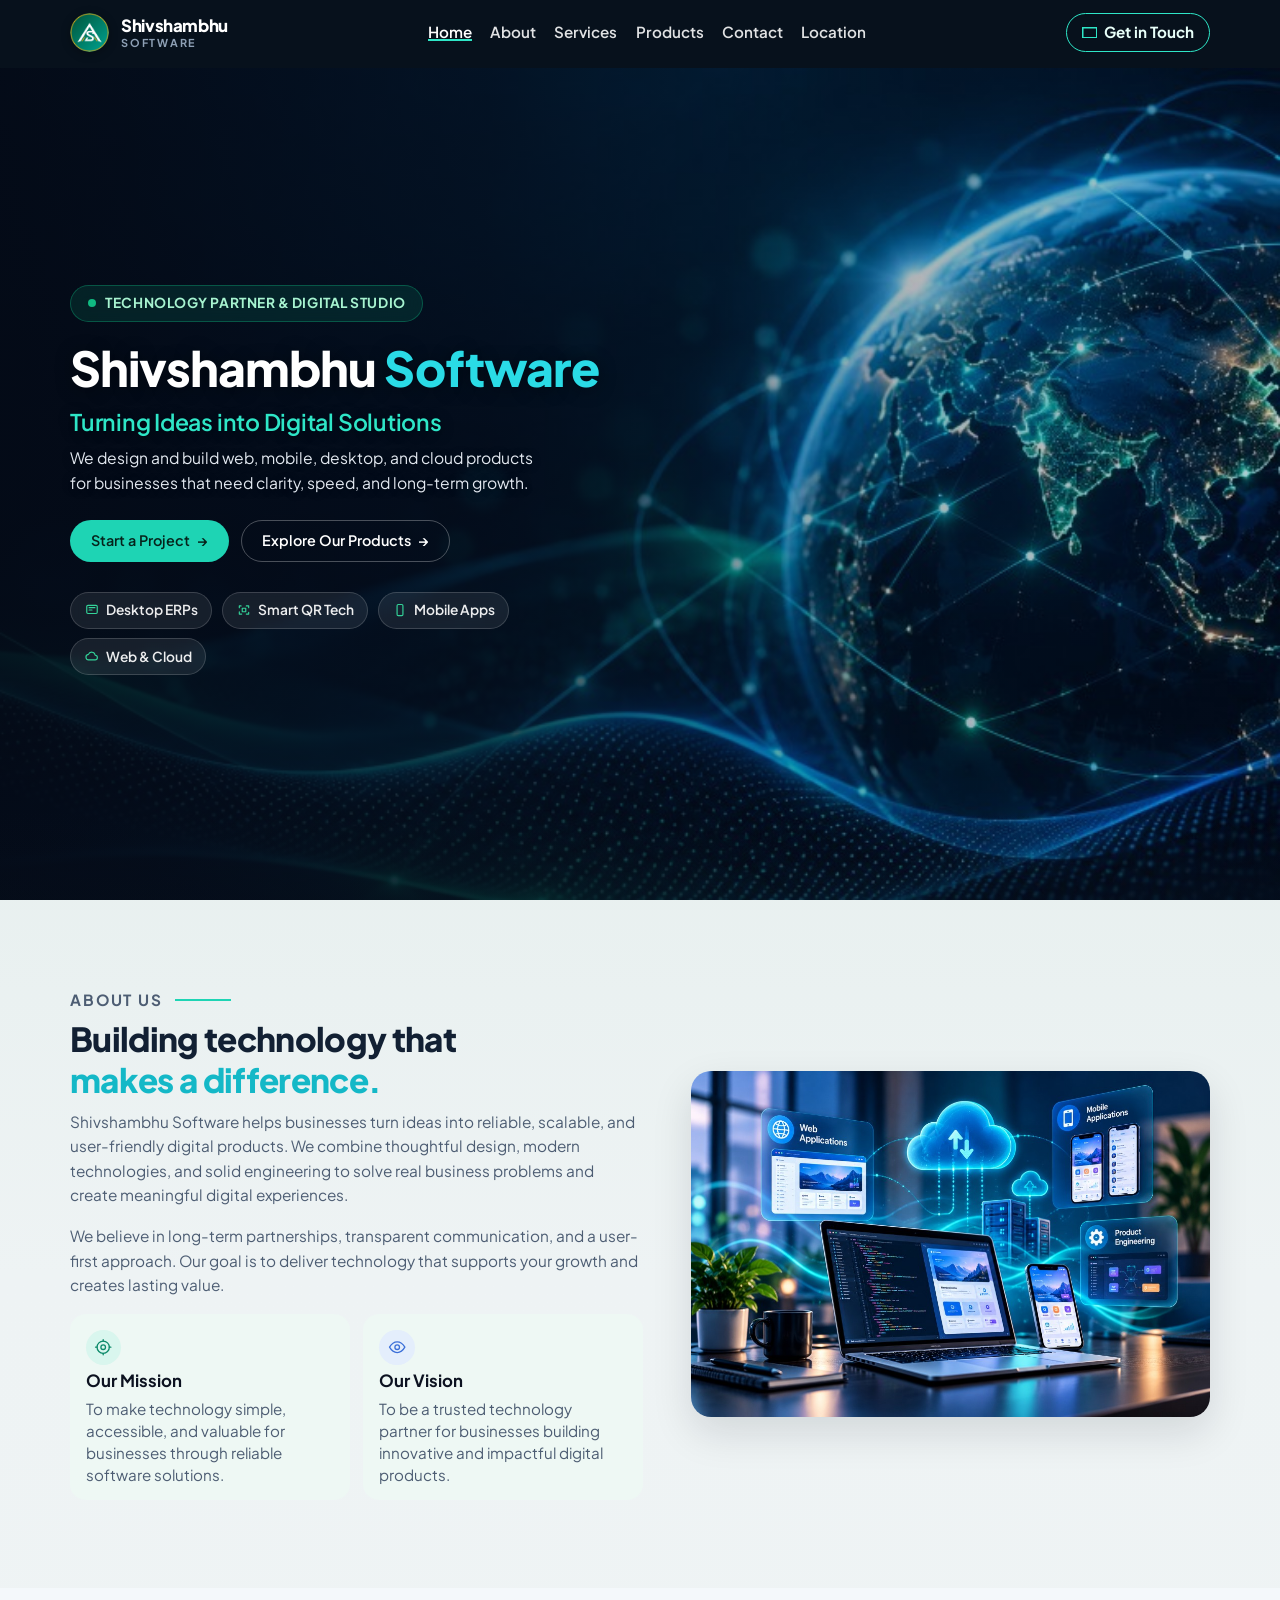
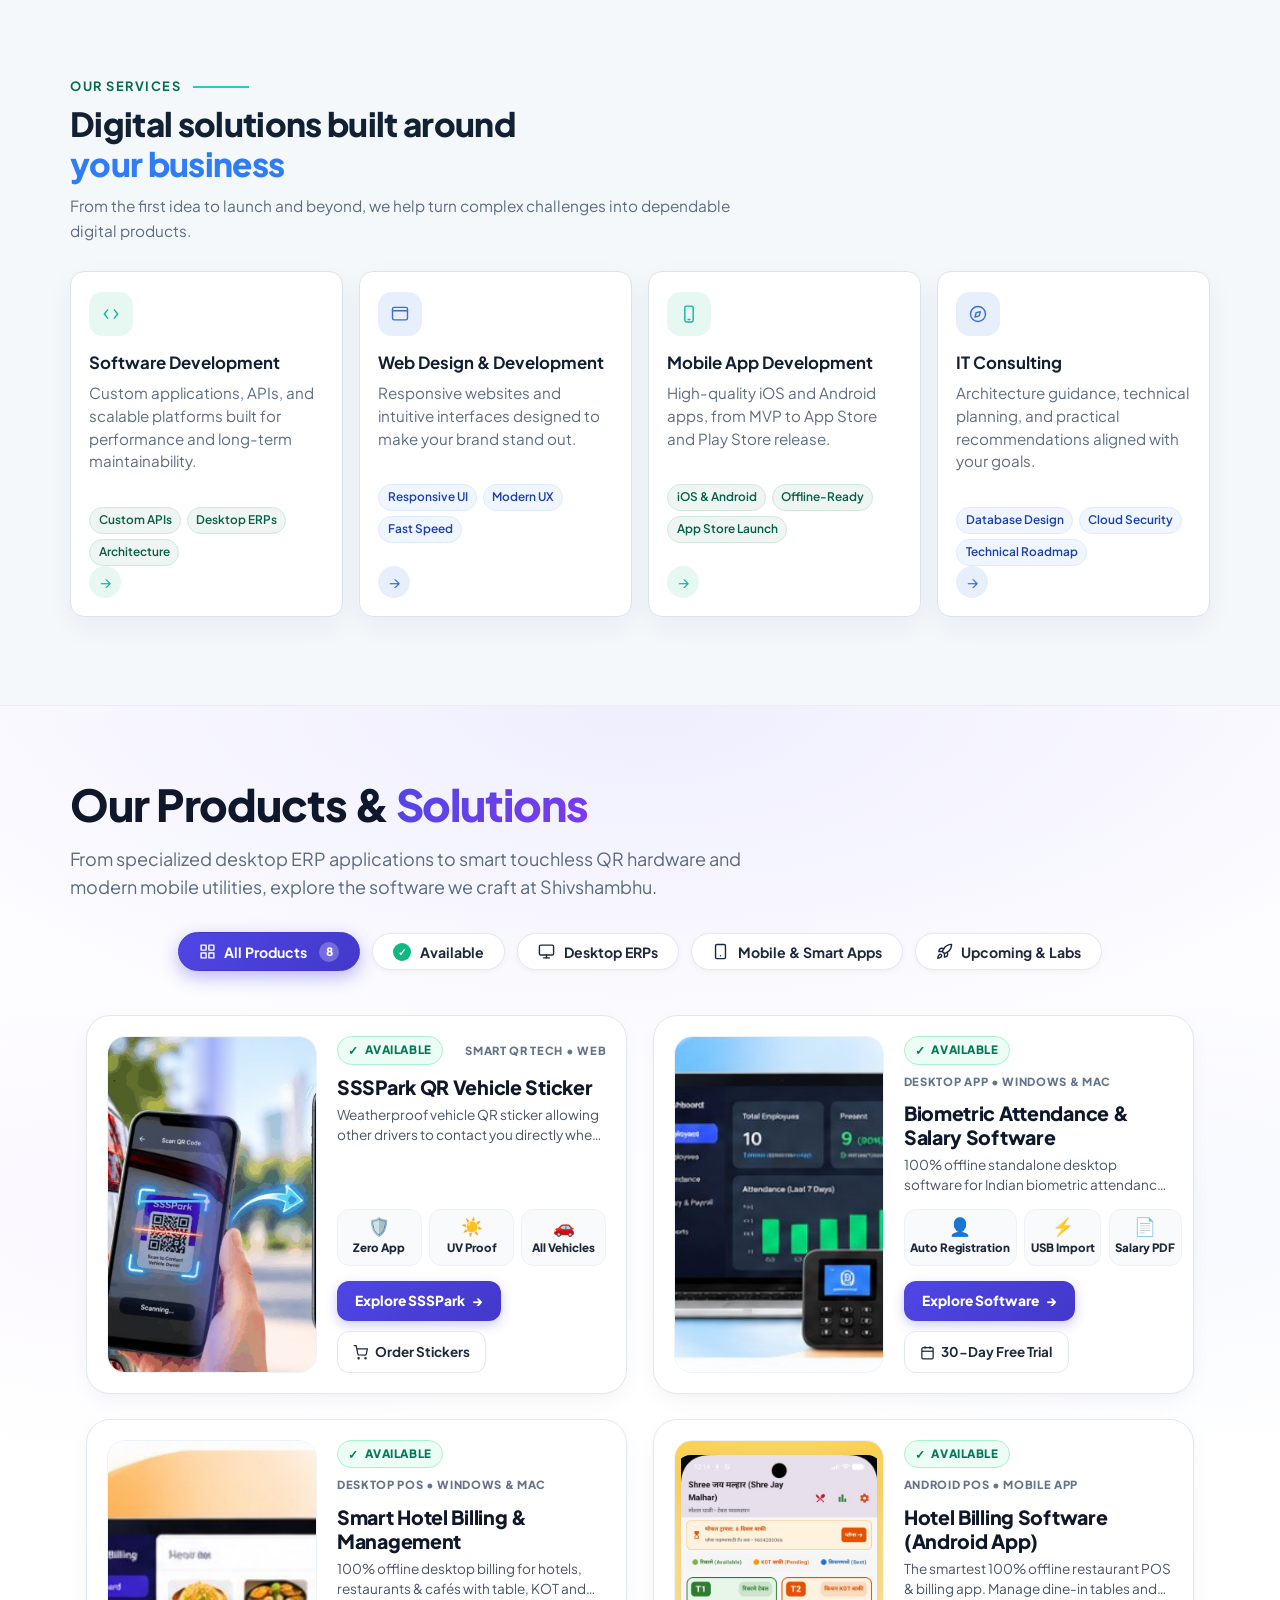
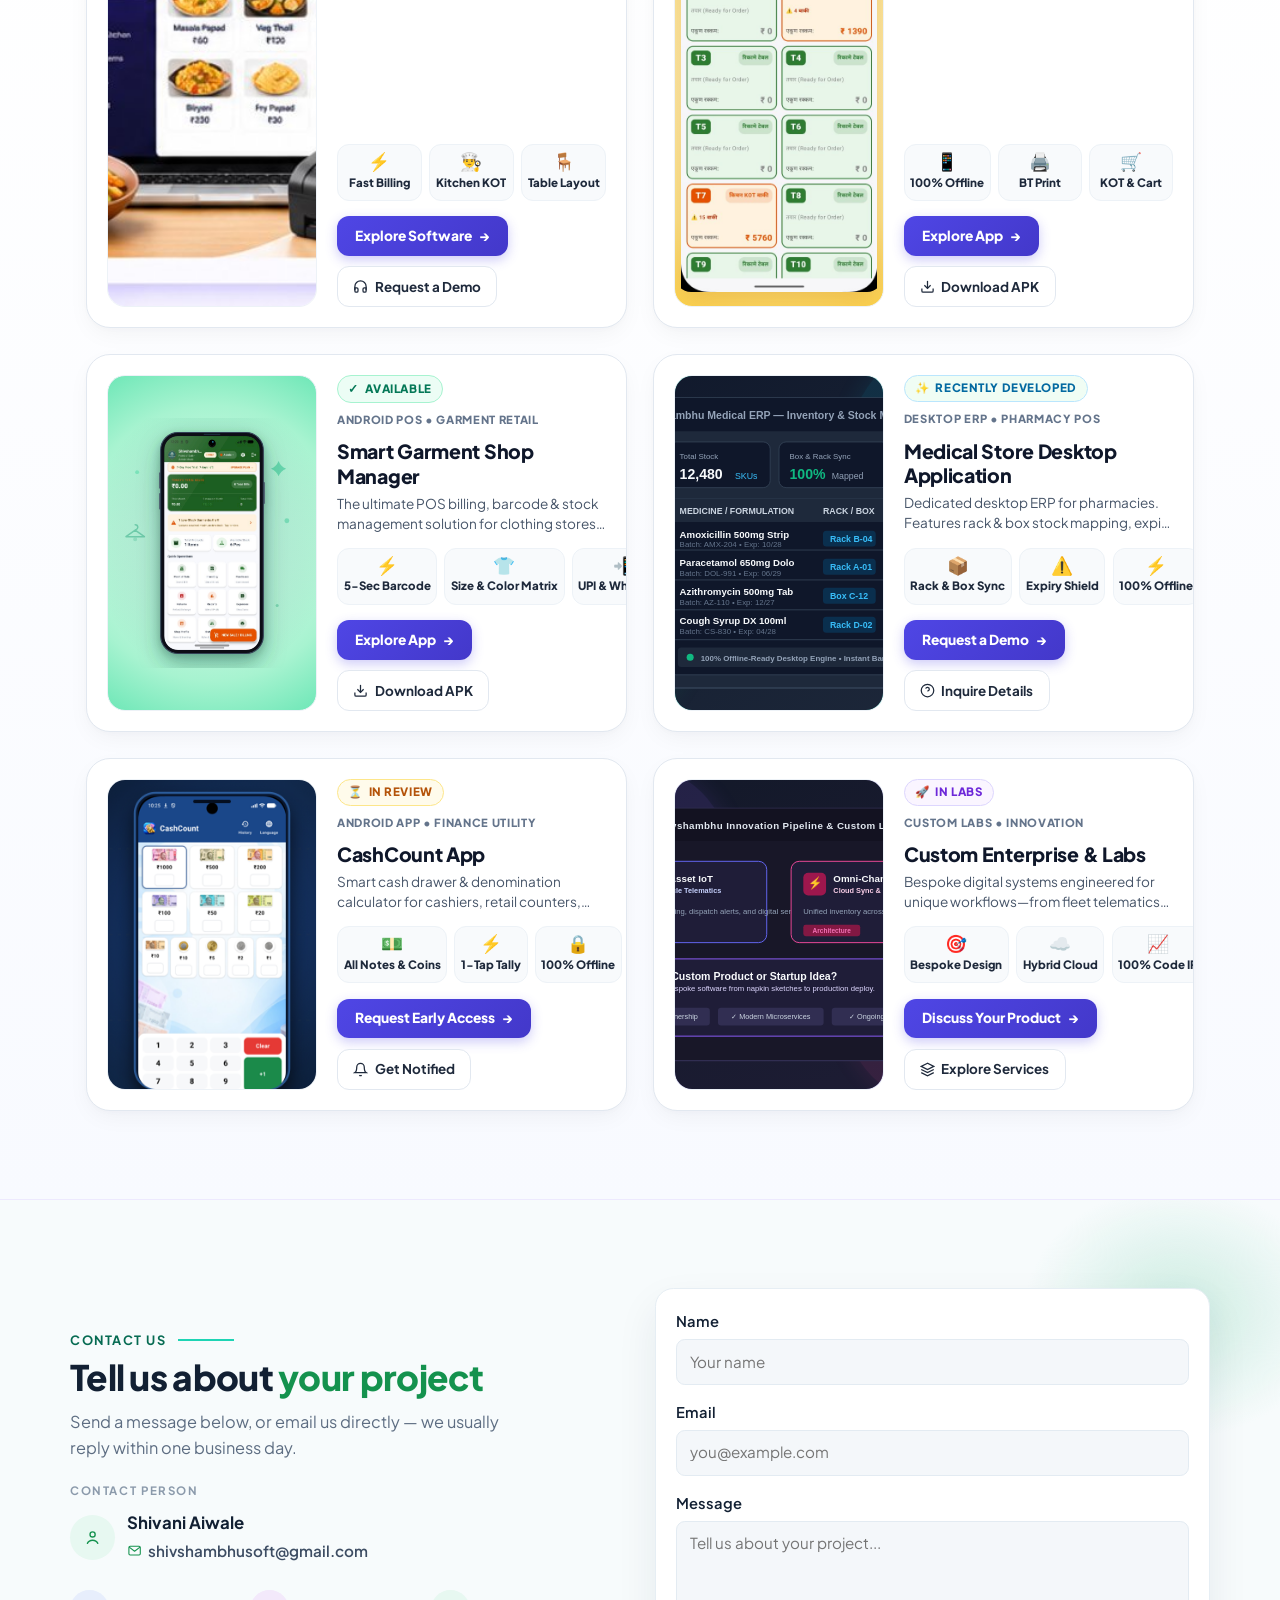
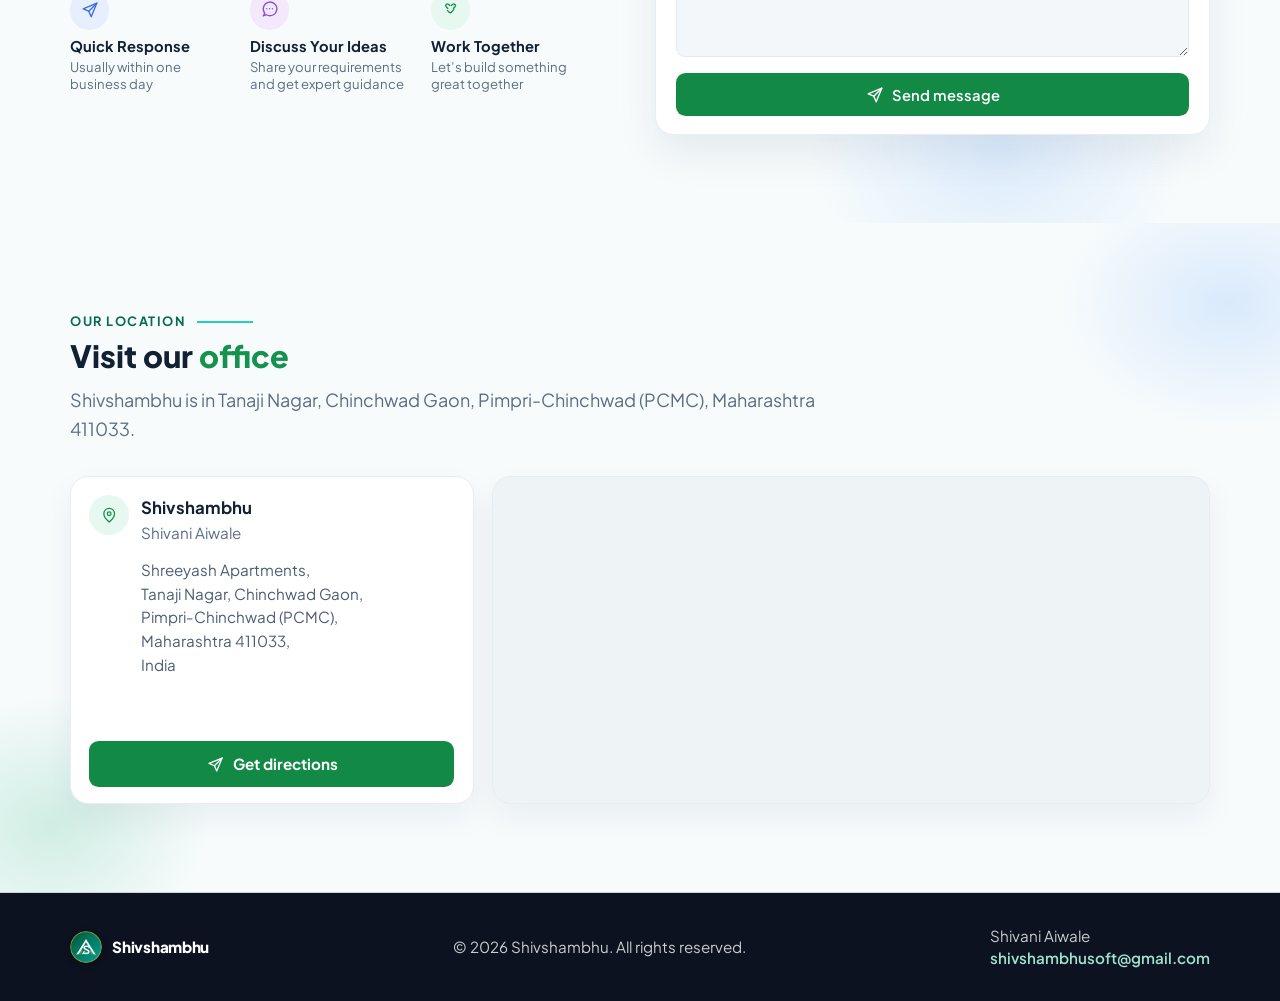
==== index.html @ f47e3c43 "Update products showcase heading to 'Our Products & Solutions' and remove previous tagline and star" ====
<!DOCTYPE html>
<html lang="en">
<head>
  <meta charset="UTF-8" />
  <meta name="viewport" content="width=device-width, initial-scale=1.0" />
  <meta name="description" content="Shivshambhu Software — software development, medical store ERP desktop application, mobile apps, IT consulting, and SSSPark QR vehicle stickers." />
  <meta name="theme-color" content="#0c1220" />
  <title>Shivshambhu — Build what matters</title>
  
  <!-- Open Graph / Social Sharing -->
  <meta property="og:type" content="website" />
  <meta property="og:title" content="Shivshambhu Software — Build what matters" />
  <meta property="og:description" content="Software development, medical store inventory ERP, smart mobile apps, IT consulting, and SSSPark QR vehicle stickers." />
  <meta property="og:image" content="assets/logo.png" />
  
  <!-- Favicon -->
  <link rel="icon" type="image/svg+xml" href="assets/favicon.svg?v=2.3" />
  <link rel="icon" type="image/png" sizes="32x32" href="assets/favicon-32.png" />
  <link rel="icon" type="image/png" sizes="64x64" href="assets/favicon-64.png" />
  <link rel="apple-touch-icon" href="assets/logo-192.png" />
  
  <!-- Fonts -->
  <link rel="preconnect" href="https://fonts.googleapis.com" />
  <link rel="preconnect" href="https://fonts.gstatic.com" crossorigin />
  <link href="https://fonts.googleapis.com/css2?family=Plus+Jakarta+Sans:wght@400;500;600;700;800&family=Source+Sans+3:wght@400;500;600;700&display=swap" rel="stylesheet" />
  <link rel="stylesheet" href="css/styles.css?v=2.5" />
</head>
<body>
  <a class="skip-link" href="#main">Skip to content</a>

  <header class="site-header home-header" id="top">
    <div class="container header-inner">
      <a class="logo logo-lockup" href="#home" aria-label="Shivshambhu home">
        <img class="logo-img" src="assets/logo-192.png" alt="Shivshambhu Logo" width="39" height="39" />
        <span class="logo-words">Shivshambhu<small>Software</small></span>
      </a>
      <button class="nav-toggle" type="button" aria-expanded="false" aria-controls="site-nav" aria-label="Open menu">
        <span class="nav-toggle-bar"></span>
        <span class="nav-toggle-bar"></span>
        <span class="nav-toggle-bar"></span>
      </button>
      <nav class="site-nav" id="site-nav" aria-label="Primary">
        <ul>
          <li><a href="#home">Home</a></li>
          <li><a href="#about">About</a></li>
          <li><a href="#services">Services</a></li>
          <li><a href="#products">Products</a></li>
          <!-- Team tab — add back later
          <li><a href="#team">Team</a></li>
          -->
          <li><a href="#contact">Contact</a></li>
          <li><a href="#location">Location</a></li>
          <li class="nav-touch"><a href="#contact">Get in Touch</a></li>
        </ul>
      </nav>
      <a class="header-touch" href="#contact">Get in Touch</a>
    </div>
  </header>

  <main id="main">
    <!-- Home / Hero -->
    <section class="hero hero-studio" id="home" aria-label="Home">
      <div class="hero-studio-bg" aria-hidden="true"></div>
      <div class="container hero-studio-grid">
        <div class="hero-studio-copy">
          <div class="hero-badge-pill">
            <span class="pulse-dot"></span>
            <span>Technology Partner &amp; Digital Studio</span>
          </div>
          <h1>Shivshambhu <span>Software</span></h1>
          <p class="hero-studio-sub">Turning Ideas into Digital Solutions</p>
          <p class="hero-studio-lead">We design and build web, mobile, desktop, and cloud products for businesses that need clarity, speed, and long-term growth.</p>
          <div class="hero-actions">
            <a class="btn btn-studio" href="#contact">Start a Project <span aria-hidden="true">→</span></a>
            <a class="btn btn-studio-line" href="#products">Explore Our Products <span aria-hidden="true">→</span></a>
          </div>
          <div class="hero-tech-pills" aria-label="Core focus areas">
            <span class="hero-tech-pill"><svg viewBox="0 0 24 24" aria-hidden="true"><rect x="3" y="4" width="18" height="14" rx="2"/><path d="M7 8h10M7 12h5"/></svg> Desktop ERPs</span>
            <span class="hero-tech-pill"><svg viewBox="0 0 24 24" aria-hidden="true"><path d="M4 8V5h3M16 5h4v3M20 16v3h-4M8 19H4v-4"/><rect x="9" y="9" width="6" height="6"/></svg> Smart QR Tech</span>
            <span class="hero-tech-pill"><svg viewBox="0 0 24 24" aria-hidden="true"><rect x="7" y="2.5" width="10" height="19" rx="2"/></svg> Mobile Apps</span>
            <span class="hero-tech-pill"><svg viewBox="0 0 24 24" aria-hidden="true"><path d="M7 17h10a4 4 0 0 0 .4-8 6 6 0 0 0-11.5-1.5A3.5 3.5 0 0 0 7 17z"/></svg> Web &amp; Cloud</span>
          </div>
        </div>
        <div class="studio-stage" aria-hidden="true">
          <svg class="studio-lines" viewBox="0 0 520 420" focusable="false">
            <path d="M250 150 C250 70, 120 70, 110 90" />
            <path d="M280 150 C300 60, 400 50, 410 78" />
            <path d="M300 190 C390 190, 430 150, 455 130" />
            <path d="M210 210 C120 230, 70 250, 55 280" />
          </svg>
          <article class="studio-node studio-node-web">
            <span class="studio-ico">
              <svg viewBox="0 0 24 24"><circle cx="12" cy="12" r="8"/><path d="M4 12h16M12 4c2.5 2.6 2.5 13.4 0 16M12 4c-2.5 2.6-2.5 13.4 0 16"/></svg>
            </span>
            Web Applications
          </article>
          <article class="studio-node studio-node-mobile">
            <span class="studio-ico">
              <svg viewBox="0 0 24 24"><rect x="8" y="3" width="8" height="18" rx="2"/><path d="M11 18h2"/></svg>
            </span>
            Mobile Applications
          </article>
          <article class="studio-node studio-node-cloud">
            <span class="studio-ico">
              <svg viewBox="0 0 24 24"><path d="M7 17h10a4 4 0 0 0 .4-8 6 6 0 0 0-11.5-1.5A3.5 3.5 0 0 0 7 17z"/></svg>
            </span>
            Cloud Solutions
          </article>
          <article class="studio-node studio-node-build">
            <span class="studio-ico">
              <svg viewBox="0 0 24 24"><circle cx="12" cy="12" r="3"/><path d="M12 3v2M12 19v2M3 12h2M19 12h2M5.6 5.6l1.4 1.4M17 17l1.4 1.4M18.4 5.6 17 7M7 17l-1.4 1.4"/></svg>
            </span>
            Product Engineering
          </article>
          <div class="studio-laptop">
            <div class="studio-screen">
              <span></span><span></span><span></span><span></span><span></span><span></span>
            </div>
            <div class="studio-base"></div>
          </div>
          <div class="studio-phone">
            <div class="studio-phone-screen">
              <img class="studio-phone-logo" src="assets/logo-192.png" alt="Shivshambhu Logo" width="36" height="36" />
              <strong>Let's Build Together</strong>
            </div>
          </div>
        </div>
      </div>
    </section>

    <!-- About -->
    <section class="section" id="about">
      <div class="container about-layout">
        <div class="about-copy">
          <p class="eyebrow about-eyebrow">About Us</p>
          <h2>Building technology that <span>makes a difference.</span></h2>
          <p>Shivshambhu Software helps businesses turn ideas into reliable, scalable, and user-friendly digital products. We combine thoughtful design, modern technologies, and solid engineering to solve real business problems and create meaningful digital experiences.</p>
          <p>We believe in long-term partnerships, transparent communication, and a user-first approach. Our goal is to deliver technology that supports your growth and creates lasting value.</p>
          <div class="about-points">
            <article>
              <span class="about-ico" aria-hidden="true">
                <svg viewBox="0 0 24 24"><circle cx="12" cy="12" r="8"/><circle cx="12" cy="12" r="3"/><path d="M12 2v2M12 20v2M2 12h2M20 12h2"/></svg>
              </span>
              <h3>Our Mission</h3>
              <p>To make technology simple, accessible, and valuable for businesses through reliable software solutions.</p>
            </article>
            <article>
              <span class="about-ico about-ico-vision" aria-hidden="true">
                <svg viewBox="0 0 24 24"><path d="M2 12s4-7 10-7 10 7 10 7-4 7-10 7S2 12 2 12z"/><circle cx="12" cy="12" r="3"/></svg>
              </span>
              <h3>Our Vision</h3>
              <p>To be a trusted technology partner for businesses building innovative and impactful digital products.</p>
            </article>
          </div>
        </div>
        <figure class="about-figure">
          <img src="assets/about-workspace.jpg" alt="A workspace with a laptop and phone, showing web applications, mobile applications, cloud, and product engineering." />
        </figure>
      </div>
    </section>

    <!-- Services -->
    <section class="section" id="services">
      <div class="container services-wrap">
        <p class="eyebrow about-eyebrow">Our Services</p>
        <h2>Digital solutions built around <span>your business</span></h2>
        <p class="lede">From the first idea to launch and beyond, we help turn complex challenges into dependable digital products.</p>
        <ul class="service-cards">
          <li>
            <span class="svc-ico" aria-hidden="true">
              <svg viewBox="0 0 24 24"><path d="M8 7L4 12l4 5M16 7l4 5-4 5"/></svg>
            </span>
            <h3>Software Development</h3>
            <p>Custom applications, APIs, and scalable platforms built for performance and long-term maintainability.</p>
            <div class="svc-tags">
              <span>Custom APIs</span>
              <span>Desktop ERPs</span>
              <span>Architecture</span>
            </div>
            <a class="svc-more" href="#contact" aria-label="Talk about software development"><span aria-hidden="true">→</span></a>
          </li>
          <li class="svc-blue">
            <span class="svc-ico" aria-hidden="true">
              <svg viewBox="0 0 24 24"><rect x="3" y="4" width="18" height="15" rx="2"/><path d="M3 8h18"/></svg>
            </span>
            <h3>Web Design &amp; Development</h3>
            <p>Responsive websites and intuitive interfaces designed to make your brand stand out.</p>
            <div class="svc-tags">
              <span>Responsive UI</span>
              <span>Modern UX</span>
              <span>Fast Speed</span>
            </div>
            <a class="svc-more" href="#contact" aria-label="Talk about web design and development"><span aria-hidden="true">→</span></a>
          </li>
          <li>
            <span class="svc-ico" aria-hidden="true">
              <svg viewBox="0 0 24 24"><rect x="7" y="2.5" width="10" height="19" rx="2"/><path d="M11 18.5h2"/></svg>
            </span>
            <h3>Mobile App Development</h3>
            <p>High-quality iOS and Android apps, from MVP to App Store and Play Store release.</p>
            <div class="svc-tags">
              <span>iOS &amp; Android</span>
              <span>Offline-Ready</span>
              <span>App Store Launch</span>
            </div>
            <a class="svc-more" href="#contact" aria-label="Talk about mobile app development"><span aria-hidden="true">→</span></a>
          </li>
          <li class="svc-blue">
            <span class="svc-ico" aria-hidden="true">
              <svg viewBox="0 0 24 24"><circle cx="12" cy="12" r="9"/><path d="M14.8 9.2l-1.3 5.1-5.1 1.3 1.3-5.1z"/></svg>
            </span>
            <h3>IT Consulting</h3>
            <p>Architecture guidance, technical planning, and practical recommendations aligned with your goals.</p>
            <div class="svc-tags">
              <span>Database Design</span>
              <span>Cloud Security</span>
              <span>Technical Roadmap</span>
            </div>
            <a class="svc-more" href="#contact" aria-label="Talk about IT consulting"><span aria-hidden="true">→</span></a>
          </li>
        </ul>
      </div>
    </section>

    <!-- Products Showcase -->
    <section class="section products-showcase-section" id="products">
      <div class="container">
        <div class="section-head text-center">
          <h2 class="products-title">Our Products &amp; <span>Solutions</span></h2>
          <p class="lede">From specialized desktop ERP applications to smart touchless QR hardware and modern mobile utilities, explore the software we craft at Shivshambhu.</p>
          
          <!-- Category Filter Bar -->
          <div class="product-filter-bar" role="tablist" aria-label="Product categories">
            <button class="filter-btn is-active" type="button" data-filter="all" role="tab" aria-selected="true">
              <svg class="filter-btn-ico" viewBox="0 0 24 24" fill="none" stroke="currentColor" stroke-width="2" stroke-linecap="round" stroke-linejoin="round"><rect x="3" y="3" width="7" height="7"></rect><rect x="14" y="3" width="7" height="7"></rect><rect x="14" y="14" width="7" height="7"></rect><rect x="3" y="14" width="7" height="7"></rect></svg>
              <span>All Products</span>
              <span class="filter-count">8</span>
            </button>
            <button class="filter-btn" type="button" data-filter="available" role="tab" aria-selected="false">
              <span class="filter-check-badge">✓</span>
              <span>Available</span>
            </button>
            <button class="filter-btn" type="button" data-filter="desktop" role="tab" aria-selected="false">
              <svg class="filter-btn-ico" viewBox="0 0 24 24" fill="none" stroke="currentColor" stroke-width="2" stroke-linecap="round" stroke-linejoin="round"><rect x="2" y="3" width="20" height="14" rx="2" ry="2"></rect><line x1="8" y1="21" x2="16" y2="21"></line><line x1="12" y1="17" x2="12" y2="21"></line></svg>
              <span>Desktop ERPs</span>
            </button>
            <button class="filter-btn" type="button" data-filter="mobile" role="tab" aria-selected="false">
              <svg class="filter-btn-ico" viewBox="0 0 24 24" fill="none" stroke="currentColor" stroke-width="2" stroke-linecap="round" stroke-linejoin="round"><rect x="5" y="2" width="14" height="20" rx="2" ry="2"></rect><line x1="12" y1="18" x2="12.01" y2="18"></line></svg>
              <span>Mobile &amp; Smart Apps</span>
            </button>
            <button class="filter-btn" type="button" data-filter="pipeline" role="tab" aria-selected="false">
              <svg class="filter-btn-ico" viewBox="0 0 24 24" fill="none" stroke="currentColor" stroke-width="2" stroke-linecap="round" stroke-linejoin="round"><path d="M4.5 16.5c-1.5 1.26-2 5-2 5s3.74-.5 5-2c.71-.84.7-2.13-.09-2.91a2.18 2.18 0 0 0-2.91-.09z"></path><path d="m12 15-3-3a22 22 0 0 1 2-3.95A12.88 12.88 0 0 1 22 2c0 2.72-.78 7.5-6 11a22.35 22.35 0 0 1-4 2z"></path><path d="M9 12H4s.55-3.03 2-4c1.62-1.08 5 0 5 0"></path><path d="M12 15v5s3.03-.55 4-2c1.08-1.62 0-5 0-5"></path></svg>
              <span>Upcoming &amp; Labs</span>
            </button>
          </div>
        </div>

        <!-- Products Grid / Cards -->
        <div class="products-container" id="products-catalog">
          
          <!-- Product 1: SSSPark QR Vehicle Sticker -->
          <article class="product-item-card reveal" data-category="available mobile">
            <div class="product-card-preview preview-ssspark">
              <img src="assets/ssspark-scan-flow.jpg" alt="SSSPark QR sticker scan flow connecting people to vehicle owner" loading="lazy" />
              <span class="product-scan" aria-hidden="true"></span>
            </div>
            <div class="product-card-details">
              <div class="product-card-header">
                <span class="product-status-pill status-available">
                  <span class="status-chk">✓</span> AVAILABLE
                </span>
                <span class="product-platform-tag">Smart QR Tech • Web</span>
              </div>
              <div class="product-card-body">
                <h3>SSSPark QR Vehicle Sticker</h3>
                <p>Weatherproof vehicle QR sticker allowing other drivers to contact you directly when parked, without revealing your phone number.</p>
                <div class="product-features-row">
                  <div class="feature-tile">
                    <span class="tile-ico">🛡️</span>
                    <span class="tile-lbl">Zero App</span>
                  </div>
                  <div class="feature-tile">
                    <span class="tile-ico">☀️</span>
                    <span class="tile-lbl">UV Proof</span>
                  </div>
                  <div class="feature-tile">
                    <span class="tile-ico">🚗</span>
                    <span class="tile-lbl">All Vehicles</span>
                  </div>
                </div>
              </div>
              <div class="product-card-actions">
                <a class="btn btn-prod-primary" href="ssspark.html">Explore SSSPark <span aria-hidden="true">→</span></a>
                <a class="btn btn-prod-secondary" href="ssspark.html#order"><svg width="15" height="15" viewBox="0 0 24 24" fill="none" stroke="currentColor" stroke-width="2"><circle cx="9" cy="21" r="1"></circle><circle cx="20" cy="21" r="1"></circle><path d="M1 1h4l2.68 13.39a2 2 0 0 0 2 1.61h9.72a2 2 0 0 0 2-1.61L23 6H6"></path></svg> Order Stickers</a>
              </div>
            </div>
          </article>

          <!-- Product 2: Biometric Attendance & Salary Desktop Software -->
          <article class="product-item-card reveal" data-category="available desktop">
            <div class="product-card-preview preview-biometric">
              <img src="assets/biometric-preview.jpg" alt="Biometric Attendance & Salary Management Desktop Software dashboard screen" loading="lazy" />
            </div>
            <div class="product-card-details">
              <div class="product-card-header">
                <span class="product-status-pill status-available">
                  <span class="status-chk">✓</span> AVAILABLE
                </span>
                <span class="product-platform-tag">Desktop App • Windows &amp; Mac</span>
              </div>
              <div class="product-card-body">
                <h3>Biometric Attendance &amp; Salary Software</h3>
                <p>100% offline standalone desktop software for Indian biometric attendance machines.</p>
                <div class="product-features-row">
                  <div class="feature-tile">
                    <span class="tile-ico">👤</span>
                    <span class="tile-lbl">Auto Registration</span>
                  </div>
                  <div class="feature-tile">
                    <span class="tile-ico">⚡</span>
                    <span class="tile-lbl">USB Import</span>
                  </div>
                  <div class="feature-tile">
                    <span class="tile-ico">📄</span>
                    <span class="tile-lbl">Salary PDF</span>
                  </div>
                </div>
              </div>
              <div class="product-card-actions">
                <a class="btn btn-prod-primary" href="biometric-attendance.html">Explore Software <span aria-hidden="true">→</span></a>
                <a class="btn btn-prod-secondary" href="biometric-attendance.html#trial"><svg width="15" height="15" viewBox="0 0 24 24" fill="none" stroke="currentColor" stroke-width="2"><rect x="3" y="4" width="18" height="18" rx="2" ry="2"></rect><line x1="16" y1="2" x2="16" y2="6"></line><line x1="8" y1="2" x2="8" y2="6"></line><line x1="3" y1="10" x2="21" y2="10"></line></svg> 30-Day Free Trial</a>
              </div>
            </div>
          </article>

          <!-- Product 3: Smart Hotel Billing & Management Software (Desktop) -->
          <article class="product-item-card reveal" data-category="available desktop">
            <div class="product-card-preview preview-hotel-desktop">
              <img src="assets/hotel-desktop-preview.jpg" alt="Smart Hotel Billing &amp; Management Desktop POS software screen with 150 preloaded dishes and table layout" loading="lazy" />
            </div>
            <div class="product-card-details">
              <div class="product-card-header">
                <span class="product-status-pill status-available">
                  <span class="status-chk">✓</span> AVAILABLE
                </span>
                <span class="product-platform-tag">Desktop POS • Windows &amp; Mac</span>
              </div>
              <div class="product-card-body">
                <h3>Smart Hotel Billing &amp; Management</h3>
                <p>100% offline desktop billing for hotels, restaurants &amp; cafés with table, KOT and sales reports.</p>
                <div class="product-features-row">
                  <div class="feature-tile">
                    <span class="tile-ico">⚡</span>
                    <span class="tile-lbl">Fast Billing</span>
                  </div>
                  <div class="feature-tile">
                    <span class="tile-ico">👨‍🍳</span>
                    <span class="tile-lbl">Kitchen KOT</span>
                  </div>
                  <div class="feature-tile">
                    <span class="tile-ico">🪑</span>
                    <span class="tile-lbl">Table Layout</span>
                  </div>
                </div>
              </div>
              <div class="product-card-actions">
                <a class="btn btn-prod-primary" href="hotel-desktop.html">Explore Software <span aria-hidden="true">→</span></a>
                <a class="btn btn-prod-secondary" href="hotel-desktop.html#demo"><svg width="15" height="15" viewBox="0 0 24 24" fill="none" stroke="currentColor" stroke-width="2"><path d="M3 18v-6a9 9 0 0 1 18 0v6"></path><path d="M21 19a2 2 0 0 1-2 2h-1a2 2 0 0 1-2-2v-3a2 2 0 0 1 2-2h3zM3 19a2 2 0 0 0 2 2h1a2 2 0 0 0 2-2v-3a2 2 0 0 0-2-2H3z"></path></svg> Request a Demo</a>
              </div>
            </div>
          </article>

          <!-- Product 4: Hotel Billing Software (Android POS) -->
          <article class="product-item-card reveal" data-category="available mobile">
            <div class="product-card-preview preview-hotel-app">
              <img src="assets/hotel-app-mobile.jpg" alt="Hotel Billing Software 100% Offline Android Restaurant POS with tableside KOT and dynamic table layout" loading="lazy" />
            </div>
            <div class="product-card-details">
              <div class="product-card-header">
                <span class="product-status-pill status-available">
                  <span class="status-chk">✓</span> AVAILABLE
                </span>
                <span class="product-platform-tag">Android POS • Mobile App</span>
              </div>
              <div class="product-card-body">
                <h3>Hotel Billing Software (Android App)</h3>
                <p>The smartest 100% offline restaurant POS &amp; billing app. Manage dine-in tables and kitchen orders (KOT) on Android.</p>
                <div class="product-features-row">
                  <div class="feature-tile">
                    <span class="tile-ico">📱</span>
                    <span class="tile-lbl">100% Offline</span>
                  </div>
                  <div class="feature-tile">
                    <span class="tile-ico">🖨️</span>
                    <span class="tile-lbl">BT Print</span>
                  </div>
                  <div class="feature-tile">
                    <span class="tile-ico">🛒</span>
                    <span class="tile-lbl">KOT &amp; Cart</span>
                  </div>
                </div>
              </div>
              <div class="product-card-actions">
                <a class="btn btn-prod-primary" href="hotel-billing.html">Explore App <span aria-hidden="true">→</span></a>
                <a class="btn btn-prod-secondary" href="hotel-billing.html#download"><svg width="15" height="15" viewBox="0 0 24 24" fill="none" stroke="currentColor" stroke-width="2"><path d="M21 15v4a2 2 0 0 1-2 2H5a2 2 0 0 1-2-2v-4"></path><polyline points="7 10 12 15 17 10"></polyline><line x1="12" y1="15" x2="12" y2="3"></line></svg> Download APK</a>
              </div>
            </div>
          </article>

          <!-- Product 5: Smart Garment Shop Manager -->
          <article class="product-item-card reveal" data-category="available mobile">
            <div class="product-card-preview preview-shop-manage">
              <img src="assets/shop-manage-preview.svg" alt="Smart Garment Shop Manager app preview showing mobile barcode billing and variant inventory" loading="lazy" />
            </div>
            <div class="product-card-details">
              <div class="product-card-header">
                <span class="product-status-pill status-available">
                  <span class="status-chk">✓</span> AVAILABLE
                </span>
                <span class="product-platform-tag">Android POS • Garment Retail</span>
              </div>
              <div class="product-card-body">
                <h3>Smart Garment Shop Manager</h3>
                <p>The ultimate POS billing, barcode &amp; stock management solution for clothing stores and apparel retail.</p>
                <div class="product-features-row">
                  <div class="feature-tile">
                    <span class="tile-ico">⚡</span>
                    <span class="tile-lbl">5-Sec Barcode</span>
                  </div>
                  <div class="feature-tile">
                    <span class="tile-ico">👕</span>
                    <span class="tile-lbl">Size &amp; Color Matrix</span>
                  </div>
                  <div class="feature-tile">
                    <span class="tile-ico">📲</span>
                    <span class="tile-lbl">UPI &amp; WhatsApp</span>
                  </div>
                </div>
              </div>
              <div class="product-card-actions">
                <a class="btn btn-prod-primary" href="shop-manage.html">Explore App <span aria-hidden="true">→</span></a>
                <a class="btn btn-prod-secondary" href="shop-manage.html#download"><svg width="15" height="15" viewBox="0 0 24 24" fill="none" stroke="currentColor" stroke-width="2"><path d="M21 15v4a2 2 0 0 1-2 2H5a2 2 0 0 1-2-2v-4"></path><polyline points="7 10 12 15 17 10"></polyline><line x1="12" y1="15" x2="12" y2="3"></line></svg> Download APK</a>
              </div>
            </div>
          </article>

          <!-- Product 6: Medical Store Desktop Application -->
          <article class="product-item-card reveal" data-category="desktop recent">
            <div class="product-card-preview preview-medical">
              <img src="assets/medical-app-preview.svg" alt="Medical Store Desktop Application stock and rack management screen" loading="lazy" />
            </div>
            <div class="product-card-details">
              <div class="product-card-header">
                <span class="product-status-pill status-recent">
                  <span class="badge-icon">✨</span> Recently Developed
                </span>
                <span class="product-platform-tag">Desktop ERP • Pharmacy POS</span>
              </div>
              <div class="product-card-body">
                <h3>Medical Store Desktop Application</h3>
                <p>Dedicated desktop ERP for pharmacies. Features rack &amp; box stock mapping, expiry alerts, and rapid GST billing.</p>
                <div class="product-features-row">
                  <div class="feature-tile">
                    <span class="tile-ico">📦</span>
                    <span class="tile-lbl">Rack &amp; Box Sync</span>
                  </div>
                  <div class="feature-tile">
                    <span class="tile-ico">⚠️</span>
                    <span class="tile-lbl">Expiry Shield</span>
                  </div>
                  <div class="feature-tile">
                    <span class="tile-ico">⚡</span>
                    <span class="tile-lbl">100% Offline</span>
                  </div>
                </div>
              </div>
              <div class="product-card-actions">
                <a class="btn btn-prod-primary" href="#contact" data-prefill="medical">Request a Demo <span aria-hidden="true">→</span></a>
                <a class="btn btn-prod-secondary" href="#contact" data-prefill="medical"><svg width="15" height="15" viewBox="0 0 24 24" fill="none" stroke="currentColor" stroke-width="2"><circle cx="12" cy="12" r="10"></circle><path d="M9.09 9a3 3 0 0 1 5.83 1c0 2-3 3-3 3"></path><line x1="12" y1="17" x2="12.01" y2="17"></line></svg> Inquire Details</a>
              </div>
            </div>
          </article>

          <!-- Product 7: CashCount App -->
          <article class="product-item-card reveal" data-category="mobile soon pipeline">
            <div class="product-card-preview preview-cashcount">
              <img src="assets/cashcount-preview.png?v=2" alt="CashCount smart cash denomination tally mobile app" loading="lazy" />
            </div>
            <div class="product-card-details">
              <div class="product-card-header">
                <span class="product-status-pill status-soon">
                  <span class="badge-icon">⏳</span> In Review
                </span>
                <span class="product-platform-tag">Android App • Finance Utility</span>
              </div>
              <div class="product-card-body">
                <h3>CashCount App</h3>
                <p>Smart cash drawer &amp; denomination calculator for cashiers, retail counters, and merchants across India.</p>
                <div class="product-features-row">
                  <div class="feature-tile">
                    <span class="tile-ico">💵</span>
                    <span class="tile-lbl">All Notes &amp; Coins</span>
                  </div>
                  <div class="feature-tile">
                    <span class="tile-ico">⚡</span>
                    <span class="tile-lbl">1-Tap Tally</span>
                  </div>
                  <div class="feature-tile">
                    <span class="tile-ico">🔒</span>
                    <span class="tile-lbl">100% Offline</span>
                  </div>
                </div>
              </div>
              <div class="product-card-actions">
                <a class="btn btn-prod-primary" href="#contact" data-prefill="cashcount">Request Early Access <span aria-hidden="true">→</span></a>
                <a class="btn btn-prod-secondary" href="#contact" data-prefill="cashcount"><svg width="15" height="15" viewBox="0 0 24 24" fill="none" stroke="currentColor" stroke-width="2"><path d="M18 8A6 6 0 0 0 6 8c0 7-3 9-3 9h18s-3-2-3-9"></path><path d="M13.73 21a2 2 0 0 1-3.46 0"></path></svg> Get Notified</a>
              </div>
            </div>
          </article>

          <!-- Product 8: Custom Enterprise & Upcoming Products -->
          <article class="product-item-card reveal" data-category="pipeline">
            <div class="product-card-preview preview-labs">
              <img src="assets/upcoming-preview.svg" alt="Shivshambhu custom software engineering and upcoming product labs" loading="lazy" />
            </div>
            <div class="product-card-details">
              <div class="product-card-header">
                <span class="product-status-pill status-pipeline">
                  <span class="badge-icon">🚀</span> In Labs
                </span>
                <span class="product-platform-tag">Custom Labs • Innovation</span>
              </div>
              <div class="product-card-body">
                <h3>Custom Enterprise &amp; Labs</h3>
                <p>Bespoke digital systems engineered for unique workflows—from fleet telematics to cloud inventory and custom ERPs.</p>
                <div class="product-features-row">
                  <div class="feature-tile">
                    <span class="tile-ico">🎯</span>
                    <span class="tile-lbl">Bespoke Design</span>
                  </div>
                  <div class="feature-tile">
                    <span class="tile-ico">☁️</span>
                    <span class="tile-lbl">Hybrid Cloud</span>
                  </div>
                  <div class="feature-tile">
                    <span class="tile-ico">📈</span>
                    <span class="tile-lbl">100% Code IP</span>
                  </div>
                </div>
              </div>
              <div class="product-card-actions">
                <a class="btn btn-prod-primary" href="#contact" data-prefill="custom">Discuss Your Product <span aria-hidden="true">→</span></a>
                <a class="btn btn-prod-secondary" href="#services"><svg width="15" height="15" viewBox="0 0 24 24" fill="none" stroke="currentColor" stroke-width="2"><polygon points="12 2 2 7 12 12 22 7 12 2"></polygon><polyline points="2 17 12 22 22 17"></polyline><polyline points="2 12 12 17 22 12"></polyline></svg> Explore Services</a>
              </div>
            </div>
          </article>

        </div>
      </div>
    </section>

    <!-- Team section — add back later
    <section class="section section-alt" id="team">
      <div class="container">
        <p class="eyebrow">Our Team</p>
        <h2>People behind the work</h2>
        <p class="lede section-lede">A compact team of designers and engineers.</p>
        <div class="team-grid" id="team-grid"></div>
      </div>
    </section>
    -->

    <!-- Contact -->
    <section class="section" id="contact">
      <div class="container contact-layout">
        <div class="contact-intro">
          <p class="eyebrow about-eyebrow">Contact Us</p>
          <h2>Tell us about <span>your project</span></h2>
          <p class="lede">Send a message below, or email us directly — we usually reply within one business day.</p>
          <p class="contact-kicker">Contact person</p>
          <div class="contact-who">
            <span class="contact-avatar" aria-hidden="true">
              <svg viewBox="0 0 24 24"><circle cx="12" cy="8" r="3.2"/><path d="M5.5 19.2c1.2-2.6 3.4-3.9 6.5-3.9s5.3 1.3 6.5 3.9"/></svg>
            </span>
            <div>
              <strong>Shivani Aiwale</strong>
              <a class="email-link" href="mailto:shivshambhusoft@gmail.com">
                <svg viewBox="0 0 24 24" aria-hidden="true"><rect x="3" y="5" width="18" height="14" rx="2"/><path d="M4 7l8 6 8-6"/></svg>
                shivshambhusoft@gmail.com
              </a>
            </div>
          </div>
          <ul class="contact-points">
            <li>
              <span class="contact-ico" aria-hidden="true">
                <svg viewBox="0 0 24 24"><path d="M21 4L11 14"/><path d="M21 4l-7 17-3-7-7-3z"/></svg>
              </span>
              <h3>Quick Response</h3>
              <p>Usually within one business day</p>
            </li>
            <li>
              <span class="contact-ico contact-ico-chat" aria-hidden="true">
                <svg viewBox="0 0 24 24"><path d="M6 16.5l-2 3.5 4.2-1.6A8.5 8.5 0 1 0 6 16.5z"/><path d="M8.5 11h.01M12 11h.01M15.5 11h.01"/></svg>
              </span>
              <h3>Discuss Your Ideas</h3>
              <p>Share your requirements and get expert guidance</p>
            </li>
            <li>
              <span class="contact-ico contact-ico-work" aria-hidden="true">
                <svg viewBox="0 0 24 24"><path d="M8 13l2.2 2.2a2 2 0 0 0 2.8 0L16 12"/><path d="M8.5 10.5l-2-2a2 2 0 0 1 0-2.8l.2-.2a2 2 0 0 1 2.8 0L11 7"/><path d="M15.5 10.5l2-2a2 2 0 0 0 0-2.8l-.2-.2a2 2 0 0 0-2.8 0L13 7"/></svg>
              </span>
              <h3>Work Together</h3>
              <p>Let’s build something great together</p>
            </li>
          </ul>
        </div>
        <form class="contact-form" id="contact-form" novalidate>
          <div class="field">
            <label for="name">Name</label>
            <input type="text" id="name" name="name" autocomplete="name" required placeholder="Your name" />
          </div>
          <div class="field">
            <label for="email">Email</label>
            <input type="email" id="email" name="email" autocomplete="email" required placeholder="you@example.com" />
          </div>
          <div class="field">
            <label for="message">Message</label>
            <textarea id="message" name="message" rows="5" required placeholder="Tell us about your project..."></textarea>
          </div>
          <button class="btn btn-primary" type="submit">
            <svg viewBox="0 0 24 24" aria-hidden="true"><path d="M21 4L11 14"/><path d="M21 4l-7 17-3-7-7-3z"/></svg>
            Send message
          </button>
          <p class="form-status" id="form-status" role="status" aria-live="polite" hidden></p>
        </form>
      </div>
    </section>

    <!-- Location -->
    <section class="section" id="location">
      <div class="container">
        <p class="eyebrow about-eyebrow">Our Location</p>
        <h2>Visit our <span>office</span></h2>
        <p class="lede section-lede">Shivshambhu is in Tanaji Nagar, Chinchwad Gaon, Pimpri-Chinchwad (PCMC), Maharashtra 411033.</p>
        <div class="location-layout">
          <address class="address-block">
            <div class="address-head">
              <span class="address-pin" aria-hidden="true">
                <svg viewBox="0 0 24 24"><path d="M12 21s7-6.2 7-11a7 7 0 1 0-14 0c0 4.8 7 11 7 11z"/><circle cx="12" cy="10" r="2.4"/></svg>
              </span>
              <div>
                <strong>Shivshambhu</strong>
                <span class="address-person">Shivani Aiwale</span>
              </div>
            </div>
            <p>
              Shreeyash Apartments,<br />
              Tanaji Nagar, Chinchwad Gaon,<br />
              Pimpri-Chinchwad (PCMC),<br />
              Maharashtra 411033,<br />
              India
            </p>
            <a class="address-directions" href="https://www.google.com/maps/dir/?api=1&amp;destination=18.625278,73.783889" target="_blank" rel="noopener noreferrer">
              <svg viewBox="0 0 24 24" aria-hidden="true"><path d="M21 4L11 14"/><path d="M21 4l-7 17-3-7-7-3z"/></svg>
              Get directions
            </a>
          </address>
          <div class="map-frame">
            <iframe
              title="Shivshambhu on Google Maps"
              loading="lazy"
              referrerpolicy="no-referrer-when-downgrade"
              src="https://maps.google.com/maps?q=18.625278,73.783889&amp;z=16&amp;output=embed"
              allowfullscreen
            ></iframe>
          </div>
        </div>
      </div>
    </section>
  </main>

  <footer class="site-footer">
    <div class="container footer-inner">
      <div class="footer-brand-wrap">
        <img class="footer-logo" src="assets/logo-192.png" alt="Shivshambhu Logo" width="32" height="32" />
        <p class="footer-brand">Shivshambhu</p>
      </div>
      <p class="footer-copy">&copy; <span id="year"></span> Shivshambhu. All rights reserved.</p>
      <p class="footer-person">Shivani Aiwale<br /><a href="mailto:shivshambhusoft@gmail.com">shivshambhusoft@gmail.com</a></p>
    </div>
  </footer>

  <script src="js/products.js?v=2.5"></script>
  <script src="js/team.js?v=2.5"></script>
  <script src="js/main.js?v=2.5"></script>
</body>
</html>
---- css/styles.css ----
/* Shivshambhu — design tokens */
:root {
  --ink: #0c1220;
  --ink-soft: #243047;
  --muted: #5a6a82;
  --paper: #f8fafc;
  --paper-alt: #f1f5f9;
  --line: #cbd5e1;
  --accent: #0d8a6a;
  --accent-deep: #066b52;
  --accent-light: #10b981;
  --accent-soft: #d4f0e7;
  --hero-tint: rgba(8, 18, 32, 0.62);
  --white: #ffffff;
  --shadow: 0 16px 36px rgba(12, 18, 32, 0.08);
  --shadow-hover: 0 24px 48px rgba(12, 18, 32, 0.14);
  --radius-sm: 8px;
  --radius: 12px;
  --radius-lg: 16px;
  --font-display: "Plus Jakarta Sans", -apple-system, BlinkMacSystemFont, "Segoe UI", Roboto, sans-serif;
  --font-body: "Plus Jakarta Sans", -apple-system, BlinkMacSystemFont, "Segoe UI", Roboto, sans-serif;
  --container: min(1140px, calc(100% - 2.5rem));
  --header-h: 4.25rem;
}

*,
*::before,
*::after {
  box-sizing: border-box;
}

html {
  scroll-behavior: smooth;
  overflow-x: hidden;
}

body {
  margin: 0;
  overflow-x: hidden;
  font-family: var(--font-body);
  font-size: 0.95rem;
  line-height: 1.6;
  color: var(--ink-soft);
  background-color: #e7eef0;
  background-image:
    radial-gradient(980px 460px at 0% -8%, rgba(13, 138, 106, 0.16), transparent 62%),
    radial-gradient(760px 380px at 100% 0%, rgba(12, 18, 32, 0.07), transparent 58%),
    linear-gradient(180deg, #dceae6 0%, #eef3f4 22%, #f4f7f8 100%);
}

img {
  max-width: 100%;
  display: block;
}

a {
  color: var(--accent-deep);
  text-decoration-thickness: 1px;
  text-underline-offset: 0.18em;
}

a:hover {
  color: var(--accent);
}

h1,
h2,
h3,
.brand-mark,
.logo,
.footer-brand {
  font-family: var(--font-body);
  color: var(--ink);
  letter-spacing: -0.02em;
}

h1 {
  font-size: clamp(1.85rem, 3.8vw, 2.65rem);
  line-height: 1.15;
  font-weight: 800;
  margin: 0.25rem 0 0.75rem;
  max-width: 16ch;
}

h2 {
  font-size: clamp(1.35rem, 2.4vw, 1.95rem);
  line-height: 1.25;
  font-weight: 700;
  margin: 0.2rem 0 0.65rem;
}

h3 {
  font-size: clamp(1.05rem, 1.6vw, 1.2rem);
  font-weight: 700;
  line-height: 1.35;
  margin: 0 0 0.35rem;
}

p {
  margin: 0 0 1rem;
}

code {
  font-size: 0.9em;
  background: var(--paper-alt);
  padding: 0.12em 0.35em;
  border-radius: 3px;
}

.skip-link {
  position: absolute;
  left: 1rem;
  top: -3rem;
  background: var(--ink);
  color: var(--white);
  padding: 0.5rem 0.85rem;
  z-index: 1000;
}

.skip-link:focus {
  top: 0.75rem;
}

.container {
  width: var(--container);
  margin-inline: auto;
}

.container.narrow {
  max-width: 720px;
}

/* Header */
.site-header {
  position: sticky;
  top: 0;
  z-index: 50;
  height: calc(var(--header-h) + env(safe-area-inset-top));
  padding-top: env(safe-area-inset-top);
  background: #0c1220;
  border-bottom: 3px solid var(--accent);
  box-shadow: 0 10px 28px rgba(8, 14, 24, 0.22);
}

.site-header.is-scrolled {
  background: #0c1220;
}

.header-inner {
  height: 100%;
  display: flex;
  align-items: center;
  justify-content: space-between;
  gap: 1rem;
}

.logo {
  font-weight: 800;
  font-size: 1.2rem;
  text-decoration: none;
  color: var(--white);
  white-space: nowrap;
}

.logo:hover {
  color: #b7f0df;
}

.site-nav ul {
  display: flex;
  flex-wrap: wrap;
  gap: 0.35rem 1.15rem;
  list-style: none;
  margin: 0;
  padding: 0;
}

.site-nav a {
  text-decoration: none;
  color: rgba(255, 255, 255, 0.88);
  font-weight: 600;
  font-size: 0.95rem;
}

.site-nav a:hover,
.site-nav a:focus-visible,
.site-nav a[aria-current="page"] {
  color: #9fe3cf;
}

.nav-toggle {
  display: none;
  width: 2.75rem;
  height: 2.75rem;
  border: 1px solid rgba(255, 255, 255, 0.28);
  background: rgba(255, 255, 255, 0.06);
  border-radius: var(--radius);
  padding: 0.65rem;
  flex-direction: column;
  justify-content: space-between;
  cursor: pointer;
}

.nav-toggle-bar {
  display: block;
  height: 2px;
  background: var(--white);
  border-radius: 2px;
  transition: transform 0.2s ease, opacity 0.2s ease;
}

.nav-toggle[aria-expanded="true"] .nav-toggle-bar:nth-child(1) {
  transform: translateY(7px) rotate(45deg);
}

.nav-toggle[aria-expanded="true"] .nav-toggle-bar:nth-child(2) {
  opacity: 0;
}

.nav-toggle[aria-expanded="true"] .nav-toggle-bar:nth-child(3) {
  transform: translateY(-7px) rotate(-45deg);
}

/* Hero */
.hero {
  position: relative;
  min-height: calc(100svh - var(--header-h));
  display: grid;
  align-items: end;
  color: var(--white);
  overflow: hidden;
}

.hero-media {
  position: absolute;
  inset: 0;
  background:
    linear-gradient(120deg, rgba(6, 40, 32, 0.25), transparent 45%),
    url("https://images.unsplash.com/photo-1522071820081-009f0129c71c?auto=format&fit=crop&w=2000&q=80")
      center / cover no-repeat;
  transform: scale(1.04);
  animation: hero-zoom 18s ease-out forwards;
}

.hero-scrim {
  position: absolute;
  inset: 0;
  background:
    linear-gradient(180deg, rgba(8, 18, 32, 0.35) 0%, var(--hero-tint) 55%, rgba(8, 18, 32, 0.82) 100%);
}

.hero-content {
  position: relative;
  z-index: 1;
  padding: clamp(3rem, 10vh, 6rem) 0 clamp(3.5rem, 9vh, 5.5rem);
}

.brand-mark {
  margin: 0;
  font-size: clamp(1.5rem, 3vw, 2rem);
  font-weight: 800;
  color: var(--white);
  opacity: 0;
  animation: rise 0.8s ease 0.1s forwards;
}

.hero h1 {
  color: var(--white);
  max-width: 16ch;
  opacity: 0;
  animation: rise 0.85s ease 0.22s forwards;
}

.hero-lead {
  max-width: 38ch;
  font-size: 1.125rem;
  color: rgba(255, 255, 255, 0.9);
  opacity: 0;
  animation: rise 0.85s ease 0.34s forwards;
}

.hero-actions {
  display: flex;
  flex-wrap: wrap;
  gap: 0.75rem;
  margin-top: 1.5rem;
  opacity: 0;
  animation: rise 0.85s ease 0.46s forwards;
}

@keyframes rise {
  from {
    opacity: 0;
    transform: translateY(18px);
  }
  to {
    opacity: 1;
    transform: translateY(0);
  }
}

@keyframes hero-zoom {
  from {
    transform: scale(1.08);
  }
  to {
    transform: scale(1);
  }
}

/* Buttons */
.btn {
  display: inline-flex;
  align-items: center;
  justify-content: center;
  min-height: 2.65rem;
  padding: 0.58rem 1.25rem;
  border-radius: var(--radius-sm);
  font-family: var(--font-body);
  font-weight: 600;
  font-size: 0.92rem;
  text-decoration: none;
  border: 1px solid transparent;
  cursor: pointer;
  transition: background 0.2s ease, color 0.2s ease, border-color 0.2s ease, transform 0.15s ease;
}

.btn:active {
  transform: translateY(1px);
}

.btn-primary {
  background: var(--accent);
  color: var(--white);
}

.btn-primary:hover {
  background: var(--accent-deep);
  color: var(--white);
}

.btn-ghost {
  background: transparent;
  color: var(--white);
  border-color: rgba(255, 255, 255, 0.55);
}

.btn-ghost:hover {
  background: rgba(255, 255, 255, 0.1);
  color: var(--white);
}

/* Sections */
.section {
  padding: clamp(3.5rem, 8vw, 5.5rem) 0;
}

.section-alt {
  background: rgba(255, 255, 255, 0.62);
}

.eyebrow {
  margin: 0 0 0.35rem;
  font-size: 0.8rem;
  font-weight: 700;
  letter-spacing: 0.12em;
  text-transform: uppercase;
  color: var(--accent-deep);
}

.lede {
  font-size: 1.125rem;
  color: var(--muted);
  max-width: 52ch;
}

.section-lede {
  margin-bottom: 2rem;
}

.mission {
  margin-top: 2rem;
  padding-top: 1.5rem;
  border-top: 1px solid var(--line);
}

.mission h3 {
  color: var(--accent-deep);
}

.about-layout {
  display: grid;
  grid-template-columns: minmax(0, 1.05fr) minmax(260px, 0.95fr);
  gap: 2rem 3rem;
  align-items: center;
}

#about {
  scroll-margin-top: calc(var(--header-h) + env(safe-area-inset-top));
}

.about-eyebrow {
  display: flex;
  align-items: center;
  gap: 0.75rem;
}

.about-eyebrow::after {
  content: "";
  width: 3.5rem;
  height: 2px;
  background: #1ed4b4;
}

.about-copy h2 {
  max-width: 18ch;
  font-family: var(--font-body);
  font-size: clamp(1.45rem, 2.6vw, 2.15rem);
  font-weight: 800;
  line-height: 1.22;
  letter-spacing: -0.02em;
  color: #122033;
}

.about-copy h2 span {
  color: #14b8c7;
}

.about-copy > p {
  max-width: 58ch;
  color: #4d5d73;
  font-size: 0.96rem;
  line-height: 1.6;
}

.about-points {
  display: grid;
  grid-template-columns: 1fr 1fr;
  gap: 0.85rem;
  margin-top: 0.5rem;
}

.about-points article {
  margin: 0;
  padding: 1rem 1rem 0.9rem;
  border-radius: 1rem;
  background: #eef8f4;
}

.about-points h3 {
  margin: 0.35rem 0 0.3rem;
  font-family: var(--font-body);
  font-size: 1.05rem;
  letter-spacing: 0;
}

.about-points p {
  margin: 0;
  color: #4d5d73;
  font-size: 0.95rem;
  line-height: 1.45;
}

.about-ico {
  display: grid;
  place-items: center;
  width: 2.2rem;
  height: 2.2rem;
  border-radius: 50%;
  background: #d9f6ee;
}

.about-ico svg {
  width: 1.15rem;
  height: 1.15rem;
  fill: none;
  stroke: #0d8a6a;
  stroke-width: 1.7;
  stroke-linecap: round;
  stroke-linejoin: round;
}

.about-ico-vision {
  background: #e4eefc;
}

.about-ico-vision svg {
  stroke: #3b6fd8;
}

.about-figure {
  margin: 0;
}

.about-figure img {
  width: 100%;
  height: auto;
  border-radius: 1.25rem;
  box-shadow: 0 16px 40px rgba(12, 18, 32, 0.12);
}

@media (max-width: 800px) {
  .about-layout,
  .about-points {
    grid-template-columns: 1fr;
  }

  .about-copy h2 {
    max-width: none;
  }
}

/* Services — four cards */
#services {
  scroll-margin-top: calc(var(--header-h) + env(safe-area-inset-top));
  background: #f4f8fb;
}

.services-wrap h2 {
  max-width: 20ch;
  font-family: var(--font-body);
  font-size: clamp(1.45rem, 2.6vw, 2.15rem);
  font-weight: 800;
  letter-spacing: -0.02em;
  line-height: 1.22;
  color: #122033;
}

.services-wrap h2 span {
  color: #2f7cf6;
}

.services-wrap .lede {
  max-width: 62ch;
  margin-bottom: 1.75rem;
  color: #5d6d82;
  font-size: 0.96rem;
  line-height: 1.6;
}

.service-cards {
  list-style: none;
  margin: 0;
  padding: 0;
  display: grid;
  grid-template-columns: repeat(4, minmax(0, 1fr));
  gap: 1rem;
}

.service-cards li {
  position: relative;
  overflow: hidden;
  display: flex;
  flex-direction: column;
  min-height: 100%;
  margin: 0;
  padding: 1.25rem 1.15rem 1.15rem;
  border: 1px solid #e6eef6;
  border-radius: 1.15rem;
  background: #fff;
  box-shadow: 0 10px 28px rgba(18, 40, 70, 0.05);
}

.service-cards li::before {
  content: "";
  position: absolute;
  top: -2.4rem;
  right: -2.2rem;
  width: 7.5rem;
  height: 7.5rem;
  border-radius: 50%;
  background: #e7f8f3;
}

.service-cards li.svc-blue::before {
  background: #e7eefc;
}

.svc-ico {
  position: relative;
  display: grid;
  place-items: center;
  width: 2.75rem;
  height: 2.75rem;
  margin-bottom: 1rem;
  border-radius: 0.85rem;
  background: #e7f8f3;
}

.svc-ico svg {
  width: 1.25rem;
  height: 1.25rem;
  fill: none;
  stroke: #12b89a;
  stroke-width: 1.7;
  stroke-linecap: round;
  stroke-linejoin: round;
}

.svc-blue .svc-ico {
  background: #e7eefc;
}

.svc-blue .svc-ico svg {
  stroke: #3b6fd8;
}

.service-cards h3 {
  position: relative;
  margin: 0 0 0.45rem;
  font-family: var(--font-body);
  font-size: 1.05rem;
  letter-spacing: 0;
  color: #122033;
}

.service-cards p {
  position: relative;
  margin: 0 0 1.25rem;
  color: #5d6d82;
  font-size: 0.95rem;
  line-height: 1.5;
}

.svc-more {
  position: relative;
  display: grid;
  place-items: center;
  width: 2rem;
  height: 2rem;
  margin-top: auto;
  border-radius: 50%;
  background: #e7f8f3;
  color: #12b89a;
  text-decoration: none;
  font-size: 1rem;
  line-height: 1;
}

.svc-blue .svc-more {
  background: #e7eefc;
  color: #3b6fd8;
}

.svc-more:hover {
  color: #0d8a6a;
}

.svc-blue .svc-more:hover {
  color: #2456b8;
}

@media (max-width: 960px) {
  .service-cards {
    grid-template-columns: repeat(2, minmax(0, 1fr));
  }
}

@media (max-width: 640px) {
  .services-wrap h2 {
    max-width: none;
  }

  .service-cards {
    grid-template-columns: 1fr;
  }
}

/* Hero Badges & Quick Stats */
.hero-badge-pill {
  display: inline-flex;
  align-items: center;
  gap: 0.6rem;
  padding: 0.4rem 1.05rem;
  background: rgba(13, 138, 106, 0.18);
  border: 1px solid rgba(16, 185, 129, 0.35);
  border-radius: 9999px;
  color: #a7f3d0;
  font-size: 0.86rem;
  font-weight: 700;
  letter-spacing: 0.04em;
  text-transform: uppercase;
  margin-bottom: 1.15rem;
  backdrop-filter: blur(8px);
}

.pulse-dot {
  width: 8px;
  height: 8px;
  border-radius: 50%;
  background: #10b981;
  box-shadow: 0 0 0 0 rgba(16, 185, 129, 0.7);
  animation: pulseDot 2s cubic-bezier(0.4, 0, 0.6, 1) infinite;
  flex-shrink: 0;
}

.pulse-dot-amber {
  width: 8px;
  height: 8px;
  border-radius: 50%;
  background: #f59e0b;
  box-shadow: 0 0 0 0 rgba(245, 158, 11, 0.7);
  animation: pulseDotAmber 2s cubic-bezier(0.4, 0, 0.6, 1) infinite;
  flex-shrink: 0;
}

@keyframes pulseDotAmber {
  0% {
    box-shadow: 0 0 0 0 rgba(245, 158, 11, 0.7);
  }
  70% {
    box-shadow: 0 0 0 7px rgba(245, 158, 11, 0);
  }
  100% {
    box-shadow: 0 0 0 0 rgba(245, 158, 11, 0);
  }
}

@keyframes pulseDot {
  0% {
    box-shadow: 0 0 0 0 rgba(16, 185, 129, 0.7);
  }
  70% {
    box-shadow: 0 0 0 7px rgba(16, 185, 129, 0);
  }
  100% {
    box-shadow: 0 0 0 0 rgba(16, 185, 129, 0);
  }
}

.hero-tech-pills {
  display: flex;
  flex-wrap: wrap;
  gap: 0.6rem;
  margin-top: 1.85rem;
}

.hero-tech-pill {
  display: inline-flex;
  align-items: center;
  gap: 0.45rem;
  padding: 0.4rem 0.85rem;
  background: rgba(255, 255, 255, 0.08);
  border: 1px solid rgba(255, 255, 255, 0.16);
  border-radius: 9999px;
  color: rgba(255, 255, 255, 0.92);
  font-size: 0.86rem;
  font-weight: 600;
  backdrop-filter: blur(6px);
  transition: background 0.2s ease, border-color 0.2s ease, transform 0.2s ease;
}

.hero-tech-pill:hover {
  background: rgba(255, 255, 255, 0.16);
  border-color: rgba(255, 255, 255, 0.35);
  transform: translateY(-2px);
}

.hero-tech-pill svg {
  width: 14px;
  height: 14px;
  fill: none;
  stroke: #34d399;
  stroke-width: 2;
  stroke-linecap: round;
  stroke-linejoin: round;
}

/* Service Card Tags */
.svc-tags {
  display: flex;
  flex-wrap: wrap;
  gap: 0.35rem;
  margin-top: 0.85rem;
}

.svc-tags span {
  font-size: 0.74rem;
  font-weight: 600;
  padding: 0.18rem 0.52rem;
  background: #eef5f2;
  color: #065f46;
  border-radius: 9999px;
  border: 1px solid #d1e7dd;
}

.service-cards li.svc-blue .svc-tags span {
  background: #eff6ff;
  color: #1e40af;
  border-color: #dbeafe;
}

.service-cards li {
  position: relative;
  transition: transform 0.25s ease, box-shadow 0.25s ease, border-color 0.25s ease;
  border: 1px solid #dbe4ee;
  border-radius: 14px;
  overflow: hidden;
}

.service-cards li::before {
  content: "";
  position: absolute;
  top: 0;
  left: 0;
  right: 0;
  height: 3px;
  background: linear-gradient(90deg, #0d8a6a, #2563eb);
  opacity: 0;
  transition: opacity 0.25s ease;
}

.service-cards li:hover {
  transform: translateY(-4px);
  box-shadow: 0 16px 32px rgba(12, 18, 32, 0.08);
  border-color: #cbd5e1;
}

.service-cards li:hover::before {
  opacity: 1;
}

/* ========================================================
   PRODUCTS SHOWCASE SECTION (Modern Horizontal Cards)
   ======================================================== */
.products-showcase-section {
  scroll-margin-top: calc(var(--header-h) + env(safe-area-inset-top));
  background:
    radial-gradient(1100px 520px at 50% 0%, rgba(99, 102, 241, 0.08), transparent 70%),
    radial-gradient(800px 400px at 10% 25%, rgba(168, 85, 247, 0.04), transparent 60%),
    radial-gradient(800px 400px at 90% 25%, rgba(59, 130, 246, 0.04), transparent 60%),
    linear-gradient(180deg, #fbfaff 0%, #ffffff 35%, #f8faff 100%);
  padding: 4.5rem 0 5.5rem;
  border-top: 1px solid #ede9fe;
  border-bottom: 1px solid #ede9fe;
}

/* Section Head Badges & Title Accents */
.products-badge-pill {
  background: #f3e8ff !important;
  border: 1px solid #ddd6fe !important;
  color: #6d28d9 !important;
  padding: 0.38rem 1rem !important;
  font-size: 0.8rem !important;
  font-weight: 700 !important;
  display: inline-flex !important;
  align-items: center !important;
  gap: 0.5rem !important;
  border-radius: 9999px !important;
  margin-bottom: 0.85rem !important;
}

.badge-cube-ico {
  width: 16px;
  height: 16px;
  stroke: #7c3aed;
  fill: none;
  stroke-width: 2.2;
}

.products-title {
  font-size: clamp(2rem, 3.8vw, 2.75rem);
  font-weight: 900;
  color: #0f172a;
  line-height: 1.2;
  letter-spacing: -0.025em;
  margin: 0 0 0.85rem;
  position: relative;
  display: inline-block;
}

.products-title span {
  color: #4f46e5;
  background: linear-gradient(135deg, #4f46e5 0%, #7c3aed 100%);
  -webkit-background-clip: text;
  -webkit-text-fill-color: transparent;
}

.highlight-purple-wrap {
  position: relative;
  display: inline-block;
  color: #4f46e5;
  font-weight: 900;
}

.title-curl-svg {
  position: absolute;
  left: 0;
  bottom: -6px;
  width: 100%;
  height: 10px;
  pointer-events: none;
}

.title-sparkle-svg {
  display: inline-block;
  vertical-align: top;
  margin-left: 0.25rem;
  margin-top: -0.35rem;
  width: 28px;
  height: 28px;
}

/* Category Filter Bar */
.product-filter-bar {
  display: flex;
  flex-wrap: wrap;
  justify-content: center;
  align-items: center;
  gap: 0.75rem;
  margin: 1.85rem 0 2.75rem;
}

.filter-btn {
  display: inline-flex;
  align-items: center;
  gap: 0.55rem;
  padding: 0.55rem 1.25rem;
  background: #ffffff;
  border: 1.5px solid #e2e8f0;
  border-radius: 9999px;
  color: #1e293b;
  font-family: var(--font-body);
  font-size: 0.88rem;
  font-weight: 700;
  cursor: pointer;
  transition: all 0.2s cubic-bezier(0.16, 1, 0.3, 1);
  box-shadow: 0 2px 6px rgba(0, 0, 0, 0.04);
}

.filter-btn:hover {
  background: #faf5ff;
  border-color: #c7d2fe;
  color: #4f46e5;
  transform: translateY(-1px);
  box-shadow: 0 4px 12px rgba(79, 70, 229, 0.12);
}

.filter-btn.is-active {
  background: #5046e5;
  background: linear-gradient(135deg, #4f46e5 0%, #4338ca 100%);
  border-color: #4338ca;
  color: #ffffff;
  box-shadow: 0 6px 18px rgba(79, 70, 229, 0.38);
}

.filter-btn-ico {
  width: 17px;
  height: 17px;
  flex-shrink: 0;
}

.filter-btn.is-active .filter-btn-ico {
  stroke: #ffffff;
}

.filter-check-badge {
  display: inline-flex;
  align-items: center;
  justify-content: center;
  width: 18px;
  height: 18px;
  border-radius: 50%;
  background: #10b981;
  color: #ffffff;
  font-size: 0.65rem;
  font-weight: 900;
  flex-shrink: 0;
}

.filter-count {
  display: inline-flex;
  align-items: center;
  justify-content: center;
  min-width: 20px;
  height: 20px;
  padding: 0 5px;
  border-radius: 9999px;
  background: rgba(255, 255, 255, 0.25);
  color: #ffffff;
  font-size: 0.72rem;
  font-weight: 800;
  margin-left: 0.2rem;
}

.filter-btn:not(.is-active) .filter-count {
  background: #f1f5f9;
  color: #475569;
}

/* Products Grid Container (2 Columns) */
.products-container {
  display: grid;
  grid-template-columns: repeat(2, minmax(0, 1fr));
  gap: 1.6rem;
  max-width: 1220px;
  margin-inline: auto;
  padding: 0 1rem;
}

/* Individual Product Card (Horizontal Architecture) */
.product-item-card {
  background: #ffffff;
  border: 1.5px solid #e2e8f0;
  border-radius: 24px;
  overflow: hidden;
  display: grid;
  grid-template-columns: 210px minmax(0, 1fr);
  padding: 1.25rem;
  gap: 1.25rem;
  box-shadow: 0 8px 24px -4px rgba(15, 23, 42, 0.05), 0 2px 6px -1px rgba(0, 0, 0, 0.02);
  transition: transform 0.25s cubic-bezier(0.16, 1, 0.3, 1), box-shadow 0.25s ease, border-color 0.25s ease;
  align-items: stretch;
}

.product-item-card:hover {
  transform: translateY(-4px);
  border-color: #c7d2fe;
  box-shadow: 0 20px 42px -8px rgba(79, 70, 229, 0.15), 0 4px 12px -2px rgba(0, 0, 0, 0.03);
}

/* Product Card Preview (Left Side) */
.product-card-preview {
  position: relative;
  width: 100%;
  height: 100%;
  min-height: 220px;
  border-radius: 18px;
  overflow: hidden;
  display: flex;
  align-items: center;
  justify-content: center;
  background: #f8fafc;
  border: 1px solid #edf2f7;
}

.product-card-preview img {
  width: 100%;
  height: 100%;
  object-fit: cover;
  display: block;
  transition: transform 0.4s cubic-bezier(0.16, 1, 0.3, 1);
}

.product-item-card:hover .product-card-preview img {
  transform: scale(1.04);
}

/* QR Scan Sweep Animation */
.product-scan {
  position: absolute;
  top: 0;
  bottom: 0;
  width: 25%;
  background: linear-gradient(90deg, transparent, rgba(99, 102, 241, 0.45), transparent);
  filter: blur(1px);
  pointer-events: none;
  animation: product-sweep 3.6s ease-in-out infinite;
}

@keyframes product-sweep {
  0% {
    left: -25%;
    opacity: 0;
  }
  15% {
    opacity: 1;
  }
  85% {
    opacity: 1;
  }
  100% {
    left: 105%;
    opacity: 0;
  }
}

/* Themed Radial Backdrop Glows */
.preview-ssspark {
  background: radial-gradient(circle at 50% 50%, #f3e8ff 0%, #e9d5ff 70%, #d8b4fe 100%);
}
.preview-biometric {
  background: radial-gradient(circle at 50% 50%, #1e293b 0%, #0f172a 100%);
}
.preview-hotel-desktop {
  background: radial-gradient(circle at 50% 50%, #fff7ed 0%, #fed7aa 70%, #fdba74 100%);
}
.preview-hotel-app {
  background: radial-gradient(circle at 50% 50%, #fef3c7 0%, #fde68a 70%, #fcd34d 100%);
}
.preview-shop-manage {
  background: radial-gradient(circle at 50% 50%, #ecfdf5 0%, #a7f3d0 70%, #6ee7b7 100%);
}
.preview-medical {
  background: radial-gradient(circle at 50% 50%, #f0fdfa 0%, #99f6e4 70%, #5eead4 100%);
}
.preview-cashcount {
  background: radial-gradient(120% 120% at 50% 15%, #0f213f 0%, #070d18 100%);
}
.preview-labs {
  background: radial-gradient(circle at 50% 50%, #f5f3ff 0%, #ddd6fe 70%, #c4b5fd 100%);
}

.preview-hotel-app img {
  object-fit: contain;
  border-radius: 16px;
  filter: drop-shadow(0 6px 14px rgba(180, 83, 9, 0.25));
  max-height: 94%;
}

.preview-shop-manage img {
  object-fit: contain;
}

/* Product Card Details (Right Side) */
.product-card-details {
  display: flex;
  flex-direction: column;
  justify-content: space-between;
  min-width: 0;
}

/* Card Header (Status Pill + Platform Tag) */
.product-card-header {
  padding: 0 0 0.5rem 0;
  display: flex;
  align-items: center;
  justify-content: space-between;
  gap: 0.5rem;
  flex-wrap: wrap;
}

.product-status-pill {
  display: inline-flex;
  align-items: center;
  gap: 0.35rem;
  padding: 0.22rem 0.65rem;
  border-radius: 9999px;
  font-size: 0.72rem;
  font-weight: 800;
  text-transform: uppercase;
  letter-spacing: 0.05em;
}

.product-status-pill .status-chk {
  font-size: 0.75rem;
  font-weight: 900;
}

.status-available {
  background: #ecfdf5;
  color: #047857;
  border: 1px solid #a7f3d0;
}

.status-recent {
  background: #f0fdf4;
  color: #0369a1;
  border: 1px solid #bae6fd;
}

.status-soon {
  background: #fffbeb;
  color: #b45309;
  border: 1px solid #fde68a;
}

.status-pipeline {
  background: #faf5ff;
  color: #6d28d9;
  border: 1px solid #ddd6fe;
}

.product-platform-tag {
  font-size: 0.7rem;
  font-weight: 800;
  color: #64748b;
  text-transform: uppercase;
  letter-spacing: 0.06em;
}

/* Card Body */
.product-card-body {
  padding: 0;
  display: flex;
  flex-direction: column;
  flex-grow: 1;
}

.product-card-body h3 {
  font-size: 1.22rem;
  font-weight: 800;
  color: #0f172a;
  margin: 0.15rem 0 0.35rem;
  line-height: 1.25;
  letter-spacing: -0.015em;
}

.product-card-body p {
  color: #475569;
  font-size: 0.85rem;
  line-height: 1.48;
  margin: 0 0 0.85rem;
  display: -webkit-box;
  -webkit-line-clamp: 2;
  -webkit-box-orient: vertical;
  overflow: hidden;
}

/* Feature Tiles Row (3 Columns) */
.product-features-row {
  display: grid;
  grid-template-columns: repeat(3, 1fr);
  gap: 0.45rem;
  margin-top: auto;
  margin-bottom: 0.95rem;
}

.feature-tile {
  background: #f8fafc;
  border: 1px solid #edf2f7;
  border-radius: 12px;
  padding: 0.5rem 0.35rem;
  text-align: center;
  display: flex;
  flex-direction: column;
  align-items: center;
  justify-content: center;
  gap: 0.2rem;
}

.tile-ico {
  font-size: 1.1rem;
  line-height: 1;
}

.tile-lbl {
  font-size: 0.72rem;
  font-weight: 800;
  color: #1e293b;
  white-space: nowrap;
  overflow: hidden;
  text-overflow: ellipsis;
  max-width: 100%;
}

/* Product Card Actions */
.product-card-actions {
  display: flex;
  align-items: center;
  gap: 0.65rem;
  flex-wrap: wrap;
  padding: 0;
  background: transparent;
  border-top: none;
}

.btn-prod-primary {
  display: inline-flex;
  align-items: center;
  justify-content: center;
  gap: 0.4rem;
  min-height: 2.35rem;
  padding: 0.55rem 1.15rem;
  background: linear-gradient(135deg, #4f46e5 0%, #4338ca 100%);
  color: #ffffff !important;
  border-radius: 12px;
  font-family: var(--font-body);
  font-size: 0.86rem;
  font-weight: 800;
  text-decoration: none;
  border: none;
  transition: all 0.2s cubic-bezier(0.16, 1, 0.3, 1);
  box-shadow: 0 4px 12px rgba(79, 70, 229, 0.28);
}

.btn-prod-primary:hover {
  transform: translateY(-2px);
  box-shadow: 0 6px 18px rgba(79, 70, 229, 0.42);
  color: #ffffff !important;
}

.btn-prod-secondary {
  display: inline-flex;
  align-items: center;
  justify-content: center;
  gap: 0.4rem;
  min-height: 2.35rem;
  padding: 0.55rem 0.95rem;
  background: #ffffff;
  color: #1e293b !important;
  border-radius: 12px;
  font-family: var(--font-body);
  font-size: 0.84rem;
  font-weight: 700;
  text-decoration: none;
  border: 1.5px solid #e2e8f0;
  transition: all 0.2s ease;
}

.btn-prod-secondary:hover {
  background: #fdfaff;
  border-color: #818cf8;
  color: #4f46e5 !important;
  transform: translateY(-1px);
}

.btn-sec-ico {
  font-size: 0.95rem;
}

/* Responsive Breakpoints */
@media (max-width: 1100px) {
  .products-container {
    grid-template-columns: 1fr;
    max-width: 780px;
  }
}

@media (max-width: 640px) {
  .product-item-card {
    grid-template-columns: 1fr;
    padding: 1rem;
    gap: 1rem;
  }
  .product-card-preview {
    min-height: 210px;
    height: 210px;
  }
  .product-filter-bar {
    gap: 0.45rem;
  }
  .filter-btn {
    padding: 0.45rem 0.95rem;
    font-size: 0.8rem;
  }
}

/* ========================================================
   MORE PRODUCTS SECTION (In SSSPark.html)
   ======================================================== */
.section-more-products {
  background: #f8fafc;
  border-top: 1px solid #e2e8f0;
  padding: 4.25rem 0 5.25rem;
}

.more-products-preview-grid {
  display: grid;
  grid-template-columns: repeat(2, minmax(0, 1fr));
  gap: 1.35rem;
  max-width: 1040px;
  margin-inline: auto;
  margin-top: 2rem;
}

.more-prod-card {
  position: relative;
  background: #ffffff;
  border: 1px solid #cbd5e1;
  border-radius: 14px;
  overflow: hidden;
  display: flex;
  flex-direction: column;
  box-shadow: 0 6px 20px -2px rgba(15, 23, 42, 0.05);
  transition: transform 0.25s cubic-bezier(0.16, 1, 0.3, 1), box-shadow 0.25s ease;
}

.more-prod-card:hover {
  transform: translateY(-4px);
  box-shadow: 0 16px 36px -6px rgba(15, 23, 42, 0.12);
  border-color: #93c5fd;
}

.more-prod-badge {
  position: absolute;
  top: 0.85rem;
  left: 0.85rem;
  z-index: 2;
  display: inline-flex;
  align-items: center;
  gap: 0.35rem;
  padding: 0.22rem 0.65rem;
  border-radius: 9999px;
  font-size: 0.72rem;
  font-weight: 700;
  text-transform: uppercase;
  letter-spacing: 0.05em;
  box-shadow: 0 2px 6px rgba(0, 0, 0, 0.12);
}

.more-prod-media {
  width: 100%;
  height: 150px;
  background: #0f172a;
  overflow: hidden;
}

.more-prod-media img {
  width: 100%;
  height: 100%;
  object-fit: cover;
  transition: transform 0.5s ease;
}

.more-prod-card:hover .more-prod-media img {
  transform: scale(1.03);
}

.more-prod-content {
  padding: 0.95rem 1.15rem 1.15rem;
  display: flex;
  flex-direction: column;
  flex: 1;
}

.more-prod-tag {
  font-size: 0.72rem;
  font-weight: 700;
  color: #64748b;
  text-transform: uppercase;
  letter-spacing: 0.05em;
  margin-bottom: 0.25rem;
}

.more-prod-content h3 {
  font-family: var(--font-body);
  font-size: 1.05rem;
  font-weight: 600;
  margin: 0 0 0.35rem;
  color: #0f172a;
  line-height: 1.35;
  letter-spacing: -0.01em;
}

.more-prod-content p {
  color: #475569;
  font-size: 0.86rem;
  line-height: 1.5;
  margin-bottom: 0.75rem;
  flex: 1;
}

.more-prod-chips {
  display: flex;
  flex-wrap: wrap;
  gap: 0.35rem;
  margin-bottom: 0.95rem;
}

.more-prod-chips span {
  font-size: 0.74rem;
  font-weight: 600;
  padding: 0.18rem 0.52rem;
  background: #f1f5f9;
  color: #334155;
  border-radius: 6px;
  border: 1px solid #e2e8f0;
}

.more-prod-content .btn {
  align-self: flex-start;
  min-height: 2.3rem;
  padding: 0.45rem 1rem;
  font-size: 0.84rem;
  font-weight: 600;
  border-radius: 8px;
}

/* ========================================================
   RESPONSIVENESS FOR PRODUCTS & COMPONENTS
   ======================================================== */
@media (max-width: 900px) {
  .products-container,
  .more-products-preview-grid {
    grid-template-columns: 1fr;
    max-width: 520px;
    margin-inline: auto;
    gap: 1.25rem;
  }
}

@media (max-width: 600px) {
  .product-highlights-list {
    grid-template-columns: 1fr;
  }
  .product-card-preview {
    height: 145px;
  }
  .filter-btn {
    padding: 0.4rem 0.85rem;
    font-size: 0.8rem;
  }
  .product-card-actions {
    flex-direction: row;
    gap: 0.5rem;
  }
  .btn-prod-primary,
  .btn-prod-secondary {
    flex: 1;
    min-height: 2.35rem;
    padding: 0.45rem 0.5rem;
    font-size: 0.82rem;
    justify-content: center;
    text-align: center;
  }
}

@media (max-width: 420px) {
  .product-card-actions {
    flex-direction: column;
  }
  .btn-prod-primary,
  .btn-prod-secondary {
    width: 100%;
  }
}

@media (prefers-reduced-motion: reduce) {
  .pulse-dot,
  .pulse-dot-amber,
  .badge-dot,
  .product-scan {
    animation: none;
  }
  .product-item-card,
  .more-prod-card {
    transition: none;
  }
}


/* Team */
.team-grid {
  display: grid;
  grid-template-columns: repeat(4, 1fr);
  gap: 1.5rem;
}

.team-member {
  text-align: left;
}

.team-photo {
  aspect-ratio: 1;
  width: 100%;
  object-fit: cover;
  border-radius: var(--radius);
  margin-bottom: 0.85rem;
  filter: grayscale(0.15);
  transition: filter 0.3s ease, transform 0.3s ease;
}

.team-member:hover .team-photo {
  filter: grayscale(0);
  transform: scale(1.02);
}

.team-member h3 {
  margin-bottom: 0.15rem;
}

.team-role {
  margin: 0;
  color: var(--muted);
  font-size: 0.95rem;
}

/* Contact */
#contact {
  position: relative;
  overflow: hidden;
  scroll-margin-top: calc(var(--header-h) + env(safe-area-inset-top));
  background:
    radial-gradient(220px 180px at 92% 18%, rgba(186, 230, 214, 0.7), transparent 70%),
    radial-gradient(260px 220px at 78% 88%, rgba(214, 232, 252, 0.85), transparent 72%),
    #f7fbfc;
}

.contact-layout {
  display: grid;
  grid-template-columns: 1fr 1.05fr;
  gap: clamp(2rem, 5vw, 3.5rem);
  align-items: center;
}

.contact-intro h2 {
  max-width: 18ch;
  font-family: var(--font-body);
  font-size: clamp(1.5rem, 2.8vw, 2.2rem);
  font-weight: 800;
  letter-spacing: -0.02em;
  line-height: 1.2;
  color: #122033;
}

.contact-intro h2 span {
  color: #14924e;
}

.contact-intro .lede {
  max-width: 38ch;
  color: #5d6d82;
  font-size: 1.02rem;
}

.contact-kicker {
  margin: 1.35rem 0 0.55rem;
  font-size: 0.72rem;
  font-weight: 700;
  letter-spacing: 0.14em;
  text-transform: uppercase;
  color: #8b9aab;
}

.contact-who {
  display: flex;
  align-items: center;
  gap: 0.75rem;
  min-width: 0;
}

.contact-who div {
  min-width: 0;
}

.contact-avatar,
.contact-ico {
  display: grid;
  place-items: center;
  flex: none;
}

.contact-avatar {
  width: 2.8rem;
  height: 2.8rem;
  border-radius: 50%;
  background: #e7f8f1;
}

.contact-avatar svg,
.contact-ico svg,
#contact .contact-form .btn svg {
  width: 1.2rem;
  height: 1.2rem;
  fill: none;
  stroke: currentColor;
  stroke-width: 1.7;
  stroke-linecap: round;
  stroke-linejoin: round;
}

.contact-avatar {
  color: #14924e;
}

.contact-who strong {
  display: block;
  font-family: var(--font-body);
  font-size: 1.05rem;
  letter-spacing: 0;
  color: #122033;
}

.email-link {
  display: inline-flex;
  align-items: center;
  gap: 0.35rem;
  margin-top: 0.15rem;
  font-family: var(--font-body);
  font-size: 0.95rem;
  font-weight: 600;
  text-decoration: none;
  color: #3d4d63;
  overflow-wrap: anywhere;
}

.email-link svg {
  width: 0.95rem;
  height: 0.95rem;
  fill: none;
  stroke: #14924e;
  stroke-width: 1.7;
  stroke-linecap: round;
  stroke-linejoin: round;
}

.email-link:hover {
  color: #14924e;
}

.contact-points {
  list-style: none;
  display: grid;
  grid-template-columns: repeat(3, minmax(0, 1fr));
  gap: 0.75rem;
  margin: 1.6rem 0 0;
  padding: 0;
}

.contact-ico {
  width: 2.45rem;
  height: 2.45rem;
  border-radius: 50%;
  background: #e7eefc;
  color: #3b6fd8;
}

.contact-ico-chat {
  background: #f3e9fb;
  color: #8b4fd6;
}

.contact-ico-work {
  background: #e7f8f1;
  color: #14924e;
}

.contact-points h3 {
  margin: 0.45rem 0 0.15rem;
  font-family: var(--font-body);
  font-size: 0.92rem;
  letter-spacing: 0;
  line-height: 1.25;
  color: #122033;
}

.contact-points p {
  margin: 0;
  color: #5d6d82;
  font-size: 0.82rem;
  line-height: 1.35;
}

@media (max-width: 720px) {
  .contact-points {
    grid-template-columns: 1fr;
    gap: 1rem;
  }

  .contact-intro h2 {
    max-width: none;
  }
}

.contact-form {
  background: var(--white);
  border: 1px solid var(--line);
  border-radius: var(--radius);
  padding: clamp(1.25rem, 3vw, 1.75rem);
  box-shadow: var(--shadow);
  display: grid;
  gap: 1rem;
}

#contact .contact-form {
  border: 1px solid #e6eef4;
  border-radius: 1.15rem;
  padding: 1.35rem 1.25rem 1.15rem;
  box-shadow: 0 18px 40px rgba(18, 40, 70, 0.08);
}

#contact .field label {
  font-family: var(--font-body);
  font-size: 0.92rem;
  color: #122033;
}

#contact .field input,
#contact .field textarea {
  background: #f4f7fa;
  border: 1px solid #e3ebf2;
  border-radius: 0.55rem;
}

#contact .contact-form .btn {
  width: 100%;
  gap: 0.5rem;
  border-radius: 0.6rem;
  background: #128a45;
}

#contact .contact-form .btn:hover {
  background: #0e733a;
  color: #fff;
}

.field {
  display: grid;
  gap: 0.35rem;
}

.field label {
  font-family: var(--font-body);
  font-weight: 600;
  color: var(--ink);
  font-size: 0.88rem;
}

.field input,
.field textarea,
.field select {
  width: 100%;
  font-family: var(--font-body);
  font-size: 0.95rem;
  line-height: 1.5;
  color: var(--ink);
  background: var(--paper);
  border: 1px solid var(--line);
  border-radius: var(--radius-sm);
  padding: 0.65rem 0.85rem;
  transition: border-color 0.2s ease, box-shadow 0.2s ease, background-color 0.2s ease;
}

@media (max-width: 768px) {
  .field input,
  .field textarea,
  .field select {
    font-size: 16px;
  }
}

.field input:focus,
.field textarea:focus,
.field select:focus {
  outline: 2px solid var(--accent);
  outline-offset: 1px;
  border-color: var(--accent);
  background: var(--white);
}

.field input.is-invalid,
.field textarea.is-invalid,
.field select.is-invalid {
  border-color: #b42318;
}

.form-status {
  margin: 0;
  padding: 0.75rem 0.9rem;
  border-radius: var(--radius);
  font-weight: 600;
}

.form-status.is-success {
  background: var(--accent-soft);
  color: var(--accent-deep);
}

.form-status.is-error {
  background: #fdecea;
  color: #8a1c13;
}

/* Location */
#location {
  scroll-margin-top: calc(var(--header-h) + env(safe-area-inset-top));
  background:
    radial-gradient(240px 180px at 96% 12%, rgba(214, 232, 252, 0.9), transparent 70%),
    radial-gradient(220px 180px at 4% 90%, rgba(186, 230, 214, 0.65), transparent 72%),
    #f7fbfc;
}

#location h2 {
  font-family: var(--font-body);
  font-weight: 800;
  letter-spacing: 0;
  color: #122033;
}

#location h2 span {
  color: #14924e;
}

#location .lede {
  max-width: 62ch;
  color: #5d6d82;
}

.location-layout {
  display: grid;
  grid-template-columns: minmax(16rem, 0.72fr) 1.28fr;
  gap: 1.15rem;
  align-items: stretch;
}

.address-block {
  display: flex;
  flex-direction: column;
  margin: 0;
  padding: 1.15rem 1.15rem 1rem;
  font-style: normal;
  line-height: 1.55;
  color: #4d5d73;
  background: #fff;
  border: 1px solid #e6eef4;
  border-radius: 1.15rem;
  box-shadow: 0 14px 32px rgba(18, 40, 70, 0.06);
}

.address-head {
  display: flex;
  align-items: flex-start;
  gap: 0.75rem;
}

.address-pin {
  display: grid;
  place-items: center;
  flex: none;
  width: 2.5rem;
  height: 2.5rem;
  border-radius: 50%;
  background: #e7f8f1;
  color: #14924e;
}

.address-pin svg,
.address-directions svg {
  width: 1.15rem;
  height: 1.15rem;
  fill: none;
  stroke: currentColor;
  stroke-width: 1.7;
  stroke-linecap: round;
  stroke-linejoin: round;
}

.address-block strong {
  display: block;
  font-family: var(--font-body);
  font-size: 1.05rem;
  letter-spacing: 0;
  color: #122033;
}

.address-person {
  display: block;
  color: #5d6d82;
  font-size: 0.95rem;
}

.address-block p {
  margin: 0.85rem 0 1.1rem;
  padding-left: 3.25rem;
}

.address-directions {
  display: inline-flex;
  align-items: center;
  justify-content: center;
  gap: 0.5rem;
  margin-top: auto;
  min-height: 2.75rem;
  padding: 0.7rem 1rem;
  border-radius: 0.6rem;
  background: #128a45;
  color: #fff;
  font-weight: 700;
  text-decoration: none;
}

.address-directions:hover {
  background: #0e733a;
  color: #fff;
}

.map-frame {
  min-height: 320px;
  border: 1px solid #e6eef4;
  border-radius: 1.15rem;
  overflow: hidden;
  background: #eef3f6;
  box-shadow: 0 14px 32px rgba(18, 40, 70, 0.06);
}

.map-frame iframe {
  width: 100%;
  height: 100%;
  min-height: 320px;
  border: 0;
}

/* Footer */
.site-footer {
  border-top: 1px solid var(--line);
  background: var(--ink);
  color: rgba(255, 255, 255, 0.78);
  padding: 2rem 0;
}

.footer-inner {
  display: flex;
  flex-wrap: wrap;
  gap: 0.75rem 1.5rem;
  align-items: center;
  justify-content: space-between;
}

.footer-brand-wrap {
  display: flex;
  align-items: center;
  gap: 0.65rem;
}

.footer-logo {
  width: 2rem;
  height: 2rem;
  border-radius: 50%;
  object-fit: cover;
  display: block;
  flex-shrink: 0;
  box-shadow: 0 2px 6px rgba(0, 0, 0, 0.25);
}

.footer-brand {
  margin: 0;
  color: var(--white);
  font-weight: 800;
}

.footer-copy,
.footer-person {
  margin: 0;
}

.footer-person {
  line-height: 1.45;
}

.site-footer a {
  color: #9fe3cf;
  text-decoration: none;
  font-weight: 600;
}

.site-footer a:hover {
  color: var(--white);
}

/* Reveal on scroll */
.reveal {
  opacity: 0;
  transform: translateY(16px);
  transition: opacity 0.6s ease, transform 0.6s ease;
}

.reveal.is-visible {
  opacity: 1;
  transform: translateY(0);
}

/* Responsive */
@media (max-width: 960px) {
  .product-grid {
    grid-template-columns: repeat(2, 1fr);
  }

  .team-grid {
    grid-template-columns: repeat(2, 1fr);
  }

  .contact-layout,
  .location-layout {
    grid-template-columns: 1fr;
  }
}

@media (max-width: 720px) {
  :root {
    --container: min(1120px, calc(100% - 1.5rem));
  }

  .logo {
    font-size: 1.05rem;
  }

  .logo-img {
    width: 2.2rem;
    height: 2.2rem;
  }

  .nav-toggle {
    display: flex;
    flex-shrink: 0;
  }

  .site-nav {
    position: absolute;
    top: 100%;
    left: 0;
    right: 0;
    background: #0c1220;
    border-bottom: 3px solid var(--accent);
    box-shadow: 0 16px 28px rgba(8, 14, 24, 0.28);
    padding: 0.4rem 1rem 0.85rem;
    transform: translateY(-0.35rem);
    opacity: 0;
    pointer-events: none;
    transition: opacity 0.2s ease, transform 0.2s ease;
  }

  .site-nav.is-open {
    opacity: 1;
    transform: translateY(0);
    pointer-events: auto;
  }

  .site-nav ul {
    flex-direction: column;
    gap: 0.15rem;
  }

  .site-nav a {
    display: flex;
    align-items: center;
    min-height: 2.75rem;
    padding: 0.35rem 0.35rem;
    font-size: 1.05rem;
  }

  .product-grid {
    grid-template-columns: 1fr;
  }

  .hero-actions {
    flex-direction: column;
    align-items: stretch;
  }

  .hero-actions .btn,
  .contact-form .btn {
    width: 100%;
  }
}

@media (max-width: 420px) {
  .team-grid {
    grid-template-columns: 1fr;
  }
}

@media (prefers-reduced-motion: reduce) {
  html {
    scroll-behavior: auto;
  }

  .hero-media,
  .brand-mark,
  .hero h1,
  .hero-lead,
  .hero-actions,
  .reveal,
  .product-card,
  .team-photo {
    animation: none !important;
    transition: none !important;
    opacity: 1 !important;
    transform: none !important;
  }
}

/* Home first screen only. Other pages keep the shared header. */
.home-header {
  background: #07111c;
  border-bottom-color: transparent;
  box-shadow: none;
}

.logo-lockup {
  display: flex;
  align-items: center;
  gap: 0.75rem;
}

.logo-img {
  width: 2.45rem;
  height: 2.45rem;
  border-radius: 50%;
  object-fit: cover;
  display: block;
  flex-shrink: 0;
  box-shadow: 0 2px 10px rgba(0, 0, 0, 0.3);
  transition: transform 0.25s cubic-bezier(0.16, 1, 0.3, 1);
}

.logo:hover .logo-img {
  transform: scale(1.06);
}

.logo-mark {
  display: grid;
  place-items: center;
  width: 2.5rem;
  height: 2.5rem;
  border-radius: 0.75rem;
  background: linear-gradient(160deg, #16324a, #0b1c2c);
  border: 1px solid rgba(62, 224, 208, 0.45);
  color: #3ee0d0;
  font-weight: 800;
  box-shadow: inset 0 0 0 1px rgba(255, 255, 255, 0.04);
}

.logo-words {
  display: flex;
  flex-direction: column;
  line-height: 1.05;
  font-size: 1.05rem;
  color: var(--white);
}

.logo-words small {
  margin-top: 0.12rem;
  font-size: 0.68rem;
  font-weight: 700;
  letter-spacing: 0.16em;
  text-transform: uppercase;
  color: #8ea0b5;
}

.home-header .site-nav a[href="#home"] {
  color: var(--white);
  box-shadow: inset 0 -2px 0 #2ee6c7;
}

.header-touch {
  display: inline-flex;
  align-items: center;
  gap: 0.4rem;
  min-height: 2.4rem;
  padding: 0.35rem 0.95rem;
  border: 1.5px solid #2ee6c7;
  border-radius: 999px;
  color: #e8fff9;
  font-weight: 700;
  text-decoration: none;
  white-space: nowrap;
}

.header-touch::before {
  content: "";
  width: 0.95rem;
  height: 0.7rem;
  background:
    linear-gradient(#2ee6c7, #2ee6c7) 0 0 / 100% 1.5px no-repeat,
    linear-gradient(#2ee6c7, #2ee6c7) 0 100% / 100% 1.5px no-repeat,
    linear-gradient(#2ee6c7, #2ee6c7) 0 0 / 1.5px 100% no-repeat,
    linear-gradient(#2ee6c7, #2ee6c7) 100% 0 / 1.5px 100% no-repeat;
}

.header-touch:hover {
  background: rgba(46, 230, 199, 0.12);
  color: var(--white);
}

.nav-touch {
  display: none;
}

@media (min-width: 721px) {
  .home-header .header-inner {
    display: grid;
    grid-template-columns: auto 1fr auto;
  }

  .home-header .site-nav {
    justify-self: center;
  }
}

.hero-studio {
  display: block;
  align-items: stretch;
  min-height: calc(100svh - var(--header-h));
  scroll-margin-top: calc(var(--header-h) + env(safe-area-inset-top));
  background: #07111c;
  color: var(--white);
}

.hero-studio-bg {
  position: absolute;
  inset: 0;
  background:
    linear-gradient(90deg, rgba(4, 10, 22, 0.92) 0%, rgba(4, 12, 26, 0.78) 38%, rgba(4, 14, 28, 0.35) 62%, rgba(4, 14, 28, 0.2) 100%),
    url("../assets/hero-earth.jpg") right center / cover no-repeat;
}

.hero-studio-bg::after {
  content: "";
  position: absolute;
  inset: auto 0 0;
  height: 90px;
  background: linear-gradient(180deg, transparent, rgba(8, 16, 28, 0.35));
}

.hero-studio-grid {
  position: relative;
  z-index: 1;
  display: grid;
  grid-template-columns: minmax(0, 1.05fr) minmax(280px, 0.95fr);
  gap: 2rem 2.5rem;
  align-items: center;
  min-height: calc(100svh - var(--header-h));
  padding: 2.5rem 0 3rem;
}

.hero-kicker {
  display: inline-flex;
  align-items: center;
  gap: 0.45rem;
  margin: 0 0 1rem;
  padding: 0.35rem 0.75rem;
  border: 1px solid rgba(46, 230, 199, 0.45);
  border-radius: 999px;
  color: #e9fff8;
  font-family: var(--font-body);
  font-size: 0.82rem;
  font-weight: 700;
  letter-spacing: 0.04em;
  text-transform: uppercase;
}

.hero-kicker::before {
  content: "";
  width: 0.45rem;
  height: 0.45rem;
  border-radius: 50%;
  background: #2ee6c7;
  box-shadow: 0 0 0 4px rgba(46, 230, 199, 0.15);
}

.hero-studio h1 {
  max-width: 16ch;
  margin: 0;
  color: #ffffff;
  font-family: var(--font-body);
  font-size: clamp(2rem, 3.8vw, 3rem);
  font-weight: 800;
  line-height: 1.16;
  letter-spacing: -0.02em;
  text-shadow: 0 2px 18px rgba(0, 0, 0, 0.45);
  opacity: 1;
  animation: none;
}

.hero-studio h1 span {
  color: #2adbe6;
}

.hero-studio-sub {
  margin: 0.65rem 0 0.5rem;
  max-width: 28ch;
  color: #2ee6c7;
  font-family: var(--font-body);
  font-size: clamp(1.1rem, 1.8vw, 1.45rem);
  font-weight: 600;
  line-height: 1.35;
  letter-spacing: -0.01em;
  text-shadow: 0 2px 14px rgba(0, 0, 0, 0.45);
}

.hero-studio-lead {
  max-width: 44ch;
  margin: 0;
  color: #e2e8f0;
  font-family: var(--font-body);
  font-size: 0.98rem;
  font-weight: 400;
  line-height: 1.6;
  text-shadow: 0 1px 10px rgba(0, 0, 0, 0.4);
}

.hero-studio .hero-actions {
  opacity: 1;
  animation: none;
}

.btn-studio,
.btn-studio-line {
  gap: 0.45rem;
  width: auto;
  border-radius: 999px;
  padding: 0.55rem 1.25rem;
  font-size: 0.9rem;
  font-weight: 600;
}

.btn-studio {
  background: #1ed4b4;
  color: #06241c;
}

.btn-studio:hover {
  background: #49e4c8;
  color: #06241c;
}

.btn-studio-line {
  background: transparent;
  color: var(--white);
  border-color: rgba(255, 255, 255, 0.28);
}

.btn-studio-line:hover {
  border-color: #2ee6c7;
  color: var(--white);
}

.studio-stage {
  display: none;
}

.studio-lines {
  position: absolute;
  inset: 0;
  width: 100%;
  height: 100%;
}

.studio-lines path {
  fill: none;
  stroke: rgba(120, 210, 230, 0.45);
  stroke-width: 1.4;
}

.studio-node {
  position: absolute;
  display: flex;
  align-items: center;
  gap: 0.55rem;
  width: 168px;
  margin: 0;
  padding: 0.7rem 0.75rem;
  border: 1px solid rgba(120, 190, 220, 0.28);
  border-radius: 0.9rem;
  background: rgba(10, 24, 40, 0.82);
  color: #e8f3fb;
  font-size: 0.82rem;
  font-weight: 700;
  line-height: 1.2;
  box-shadow: 0 12px 30px rgba(0, 0, 0, 0.28);
}

.studio-node-web { top: 0; left: 6%; }
.studio-node-mobile { top: 0; right: 16%; }
.studio-node-cloud { top: 24%; right: 0; }
.studio-node-build { top: 24%; left: 0; }

.studio-ico {
  display: grid;
  place-items: center;
  flex: 0 0 2rem;
  width: 2rem;
  height: 2rem;
  border-radius: 0.55rem;
  background: rgba(42, 219, 230, 0.12);
}

.studio-ico svg {
  width: 1.15rem;
  height: 1.15rem;
  fill: none;
  stroke: #49e7f2;
  stroke-width: 1.7;
  stroke-linecap: round;
  stroke-linejoin: round;
}

.studio-laptop {
  position: absolute;
  left: 24%;
  bottom: 4%;
  width: 50%;
}

.studio-screen {
  display: grid;
  gap: 0.45rem;
  height: 150px;
  padding: 1rem 0.9rem;
  border: 8px solid #1b2430;
  border-bottom-width: 10px;
  border-radius: 0.8rem 0.8rem 0.3rem 0.3rem;
  background:
    linear-gradient(#102033, #102033) 0 0 / 100% 1.4rem no-repeat,
    #0d1826;
  box-shadow: 0 18px 40px rgba(0, 0, 0, 0.35);
}

.studio-screen span {
  display: block;
  height: 0.42rem;
  margin-top: 1.1rem;
  border-radius: 99px;
  background: linear-gradient(90deg, #2adbe6, transparent 80%);
}

.studio-screen span:nth-child(1) { width: 46%; margin-top: 1.5rem; }
.studio-screen span:nth-child(2) { width: 72%; background: linear-gradient(90deg, #8b9bb0, transparent 85%); }
.studio-screen span:nth-child(3) { width: 58%; }
.studio-screen span:nth-child(4) { width: 80%; background: linear-gradient(90deg, #8b9bb0, transparent 85%); }
.studio-screen span:nth-child(5) { width: 40%; }
.studio-screen span:nth-child(6) { width: 64%; background: linear-gradient(90deg, #1ed4b4, transparent 80%); }

.studio-base {
  height: 12px;
  margin: 0 -8%;
  border-radius: 0 0 0.7rem 0.7rem;
  background: linear-gradient(#3a4656, #232b36);
}

.studio-phone {
  position: absolute;
  right: 8%;
  bottom: 0;
  width: 92px;
  padding: 0.4rem;
  border-radius: 1rem;
  background: #151c27;
  box-shadow: 0 16px 30px rgba(0, 0, 0, 0.35);
}

.studio-phone-screen {
  display: grid;
  justify-items: center;
  gap: 0.45rem;
  min-height: 150px;
  padding: 1rem 0.35rem 0.7rem;
  border-radius: 0.75rem;
  background: linear-gradient(180deg, #123044, #0c1b2a);
  text-align: center;
}

.studio-phone-screen .studio-phone-logo,
.studio-phone-screen .logo-mark {
  width: 2.25rem;
  height: 2.25rem;
  border-radius: 50%;
  object-fit: cover;
  box-shadow: 0 4px 12px rgba(0, 0, 0, 0.4);
  font-size: 0.95rem;
}

.studio-phone-screen strong {
  color: #d7e4f2;
  font-size: 0.68rem;
  line-height: 1.25;
}

@media (max-width: 900px) {
  .hero-studio-bg {
    background:
      linear-gradient(180deg, rgba(4, 10, 22, 0.88) 0%, rgba(4, 12, 26, 0.72) 55%, rgba(4, 14, 28, 0.55) 100%),
      url("../assets/hero-earth.jpg") center 30% / cover no-repeat;
  }

  .hero-studio-grid {
    grid-template-columns: minmax(0, 1fr);
    min-height: 0;
    padding-top: 2rem;
  }

  .hero-studio h1 {
    font-size: clamp(1.85rem, 5.5vw, 2.6rem);
  }

  .studio-stage {
    height: 380px;
  }

  .hero-studio h1,
  .hero-studio-sub {
    max-width: none;
  }
}

@media (max-width: 720px) {
  .header-touch {
    display: none;
  }

  .nav-touch {
    display: block;
  }

  .hero-studio h1 {
    font-size: clamp(1.65rem, 6.8vw, 2.15rem);
    line-height: 1.2;
  }

  .hero-studio-sub {
    font-size: 1.1rem;
    margin: 0.5rem 0 0.4rem;
  }

  .hero-studio-lead {
    font-size: 0.92rem;
    line-height: 1.55;
  }

  .hero-studio .hero-actions .btn {
    width: 100%;
  }

  .studio-node {
    width: 140px;
    font-size: 0.74rem;
  }
}
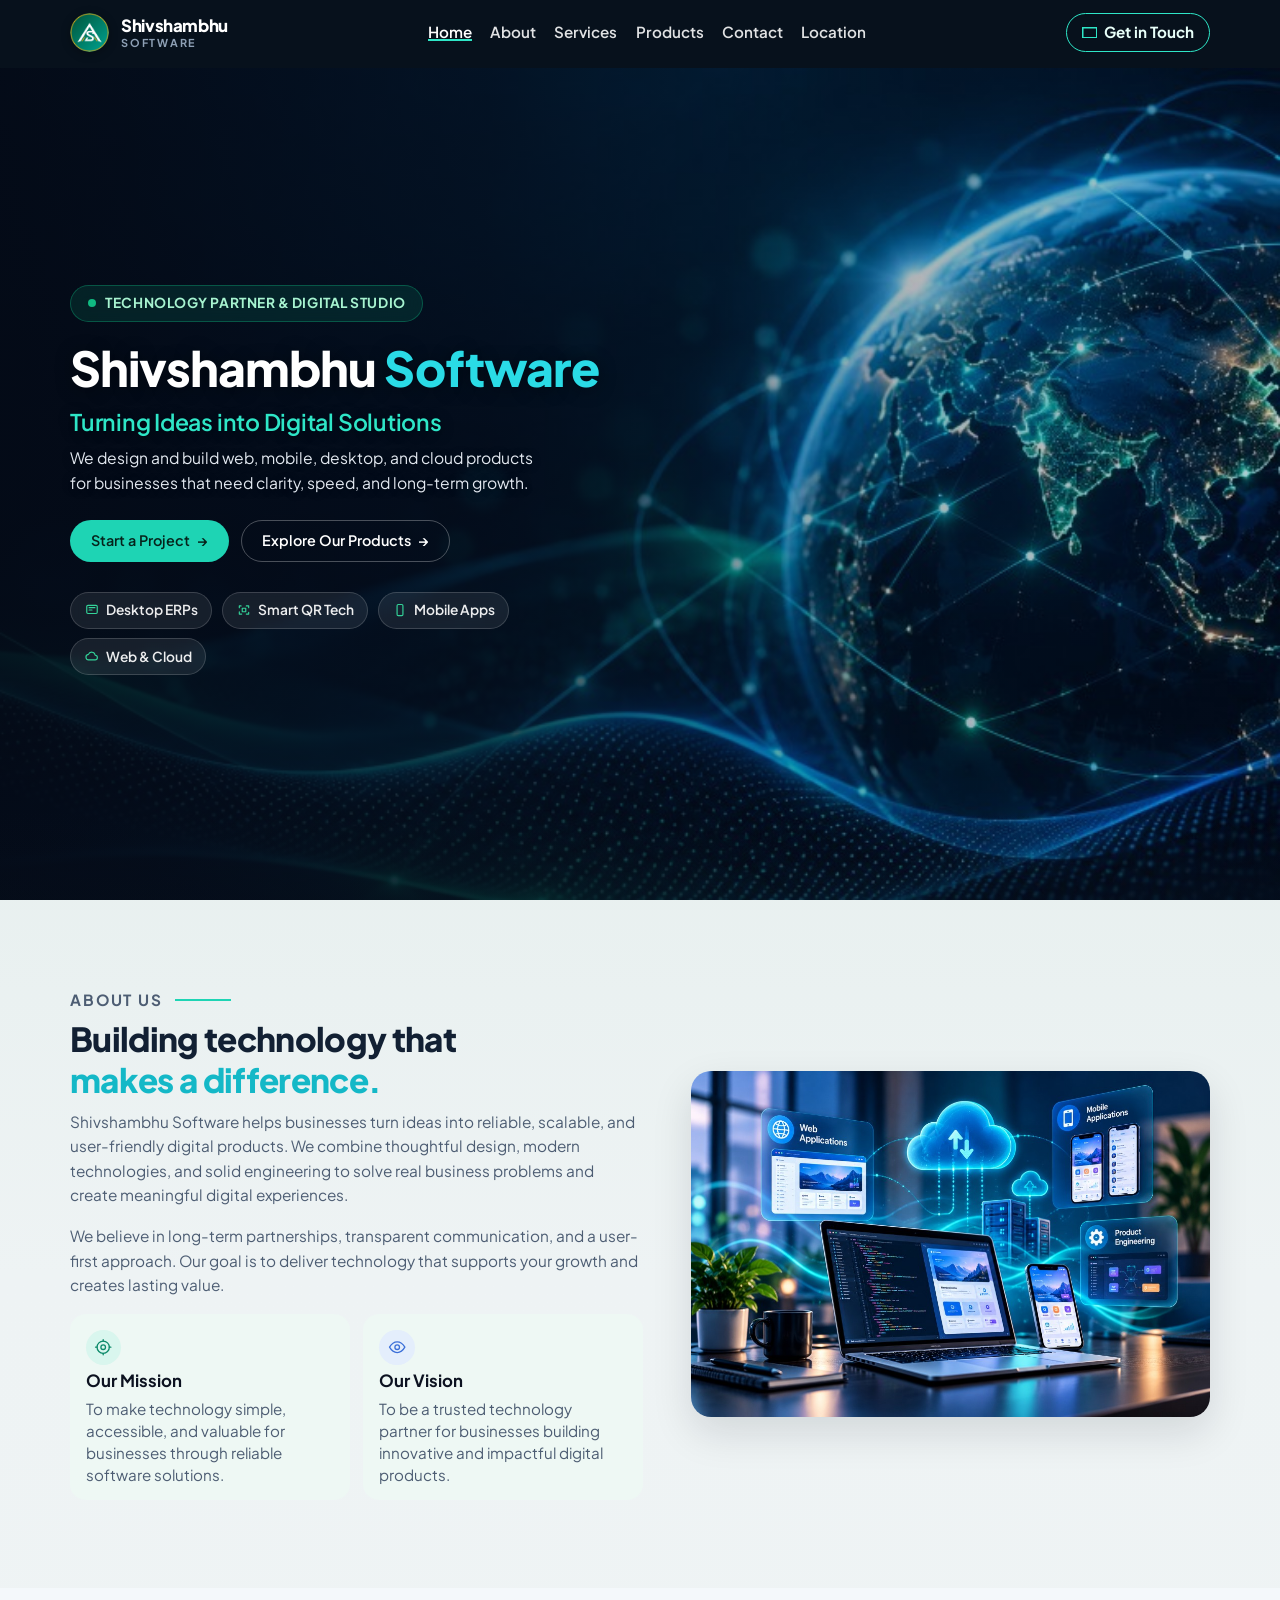
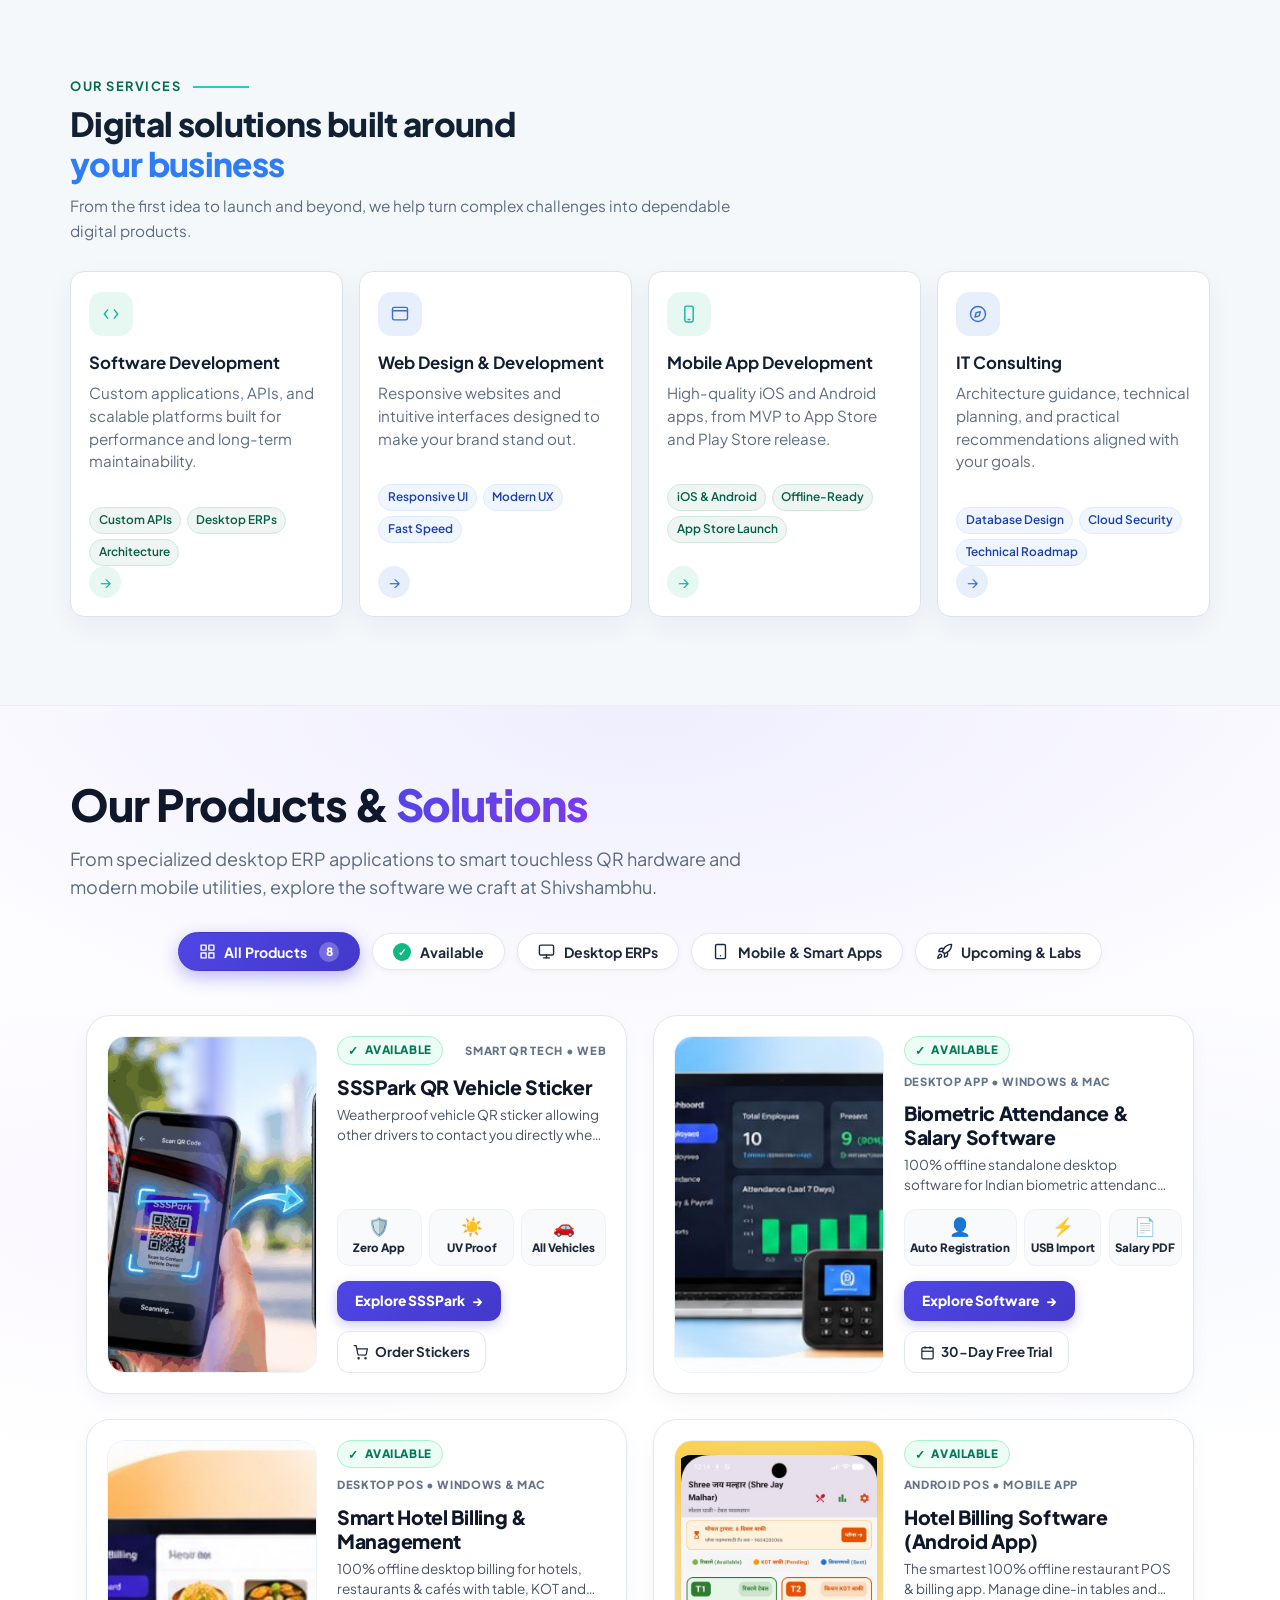
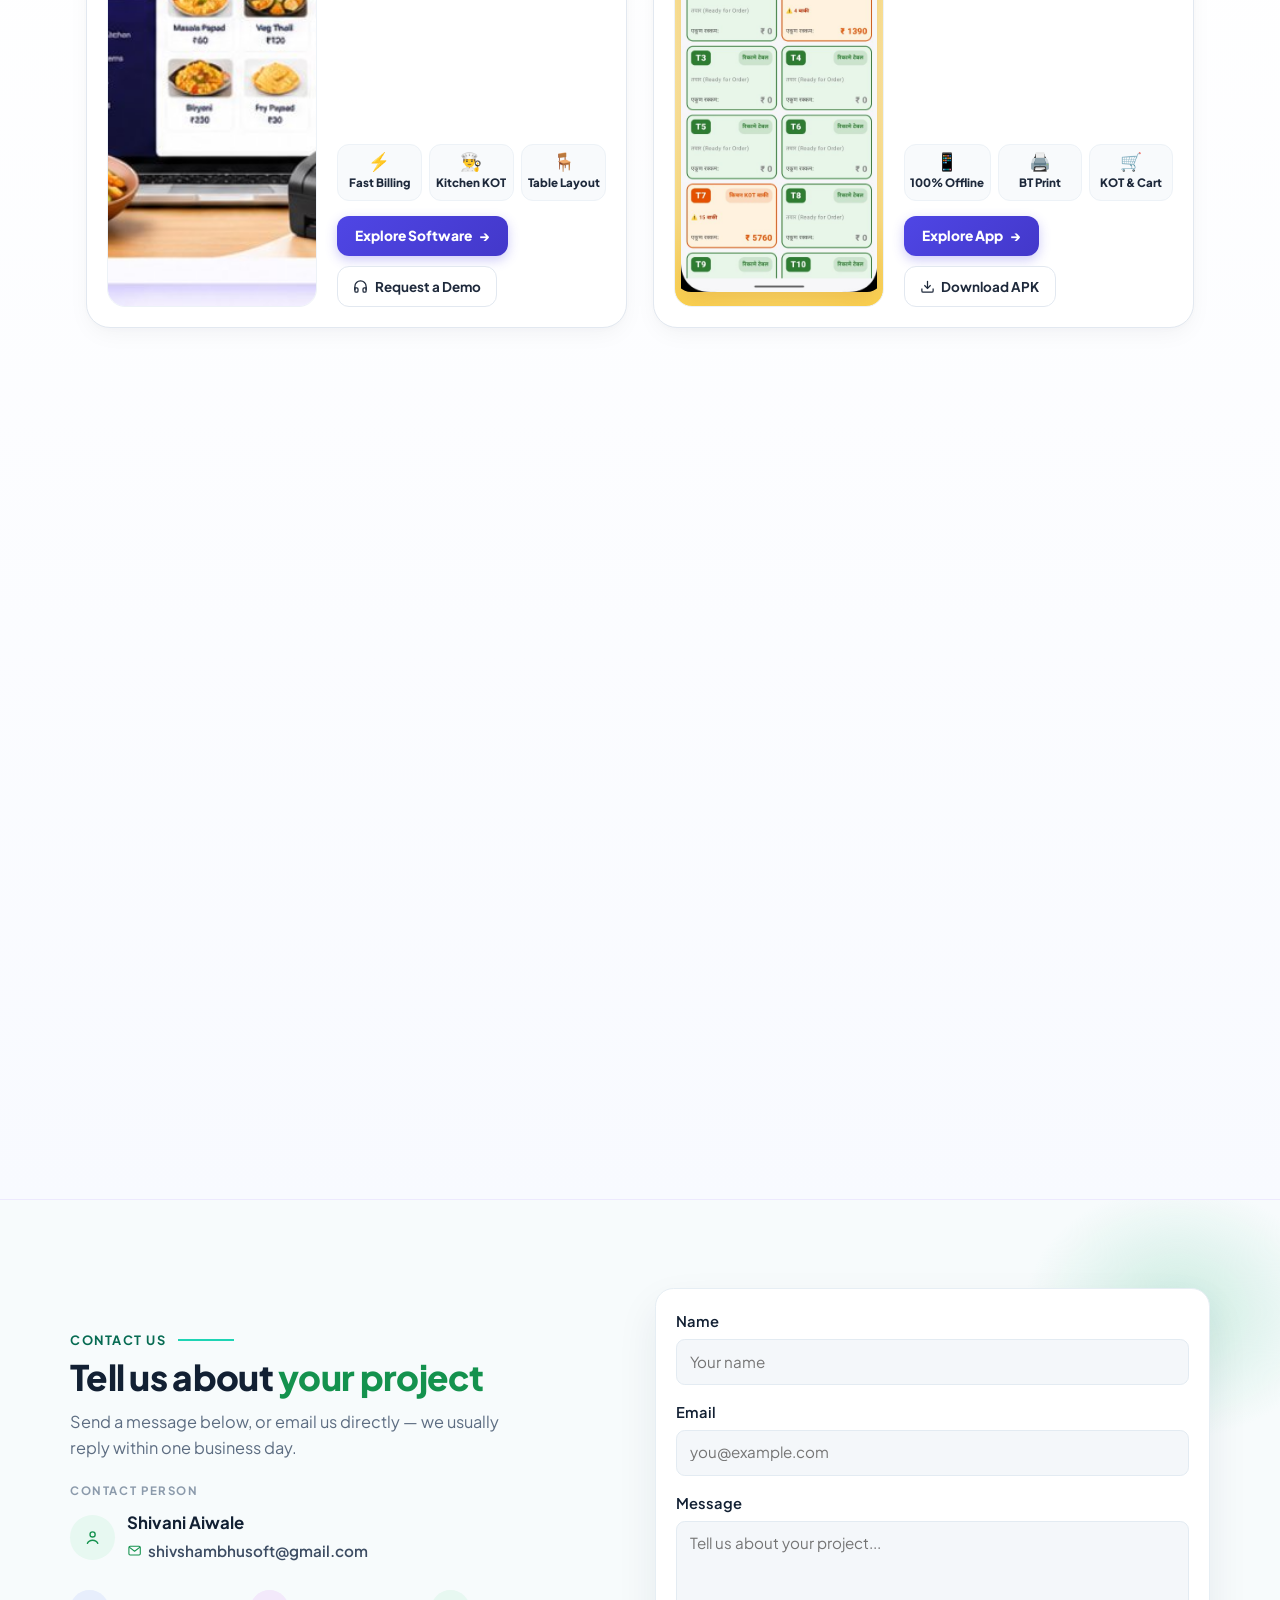
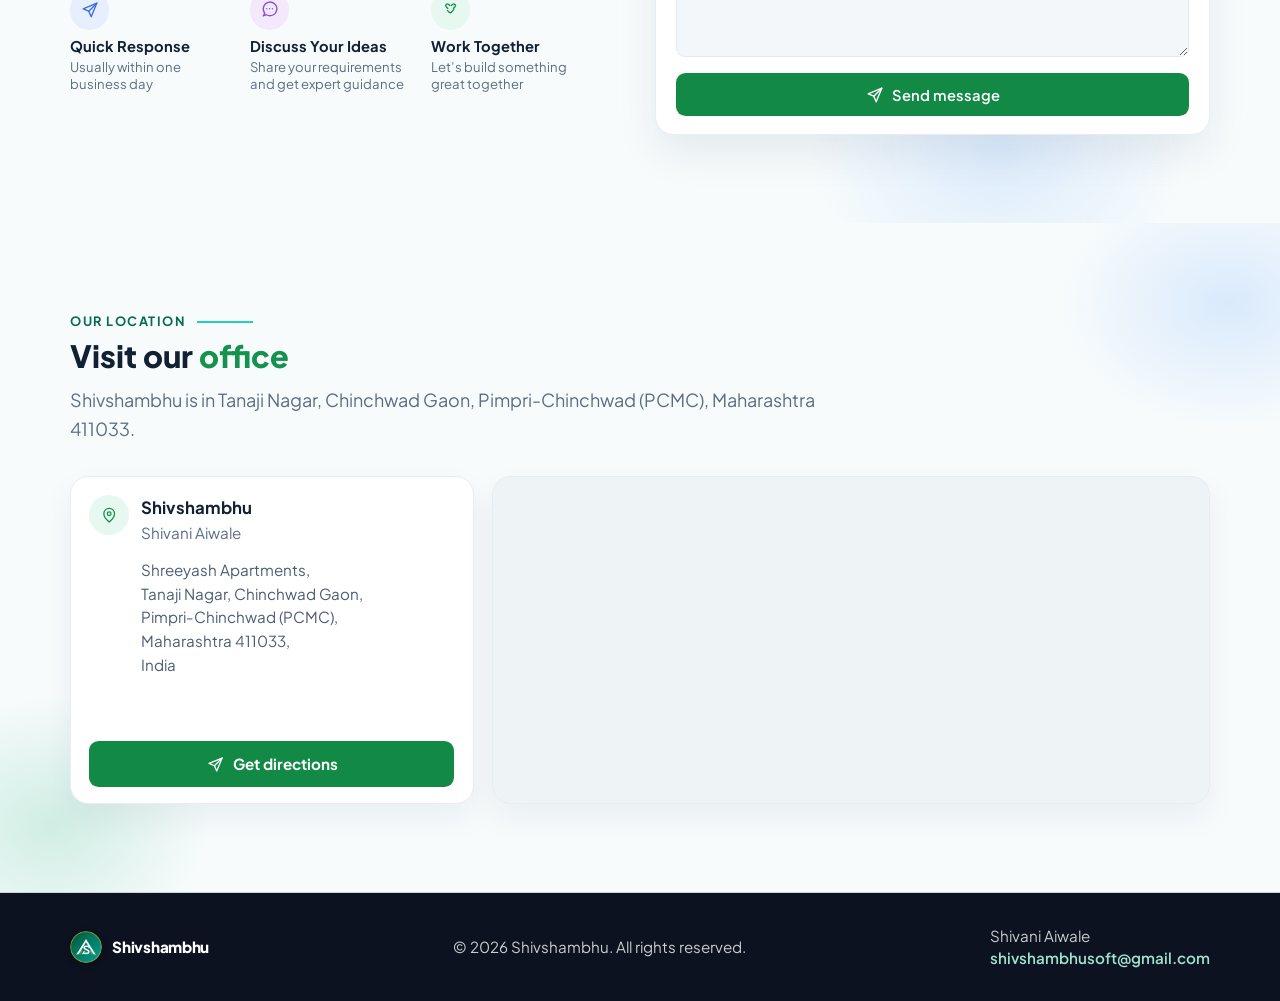
==== commit 2a0cbdae: "Add Cache-Control meta headers and bump asset version strings to v3.2 to prevent stale browser cachi" ====
--- a/index.html
+++ b/index.html
@@ -7,6 +7,11 @@
   <meta name="theme-color" content="#0c1220" />
   <title>Shivshambhu — Build what matters</title>
   
+  <!-- Cache-Control -->
+  <meta http-equiv="Cache-Control" content="no-cache, no-store, must-revalidate" />
+  <meta http-equiv="Pragma" content="no-cache" />
+  <meta http-equiv="Expires" content="0" />
+
   <!-- Open Graph / Social Sharing -->
   <meta property="og:type" content="website" />
   <meta property="og:title" content="Shivshambhu Software — Build what matters" />
@@ -23,7 +28,7 @@
   <link rel="preconnect" href="https://fonts.googleapis.com" />
   <link rel="preconnect" href="https://fonts.gstatic.com" crossorigin />
   <link href="https://fonts.googleapis.com/css2?family=Plus+Jakarta+Sans:wght@400;500;600;700;800&family=Source+Sans+3:wght@400;500;600;700&display=swap" rel="stylesheet" />
-  <link rel="stylesheet" href="css/styles.css?v=2.5" />
+  <link rel="stylesheet" href="css/styles.css?v=3.2" />
 </head>
 <body>
   <a class="skip-link" href="#main">Skip to content</a>
@@ -690,8 +695,8 @@
     </div>
   </footer>
 
-  <script src="js/products.js?v=2.5"></script>
-  <script src="js/team.js?v=2.5"></script>
-  <script src="js/main.js?v=2.5"></script>
+  <script src="js/products.js?v=3.2"></script>
+  <script src="js/team.js?v=3.2"></script>
+  <script src="js/main.js?v=3.2"></script>
 </body>
 </html>
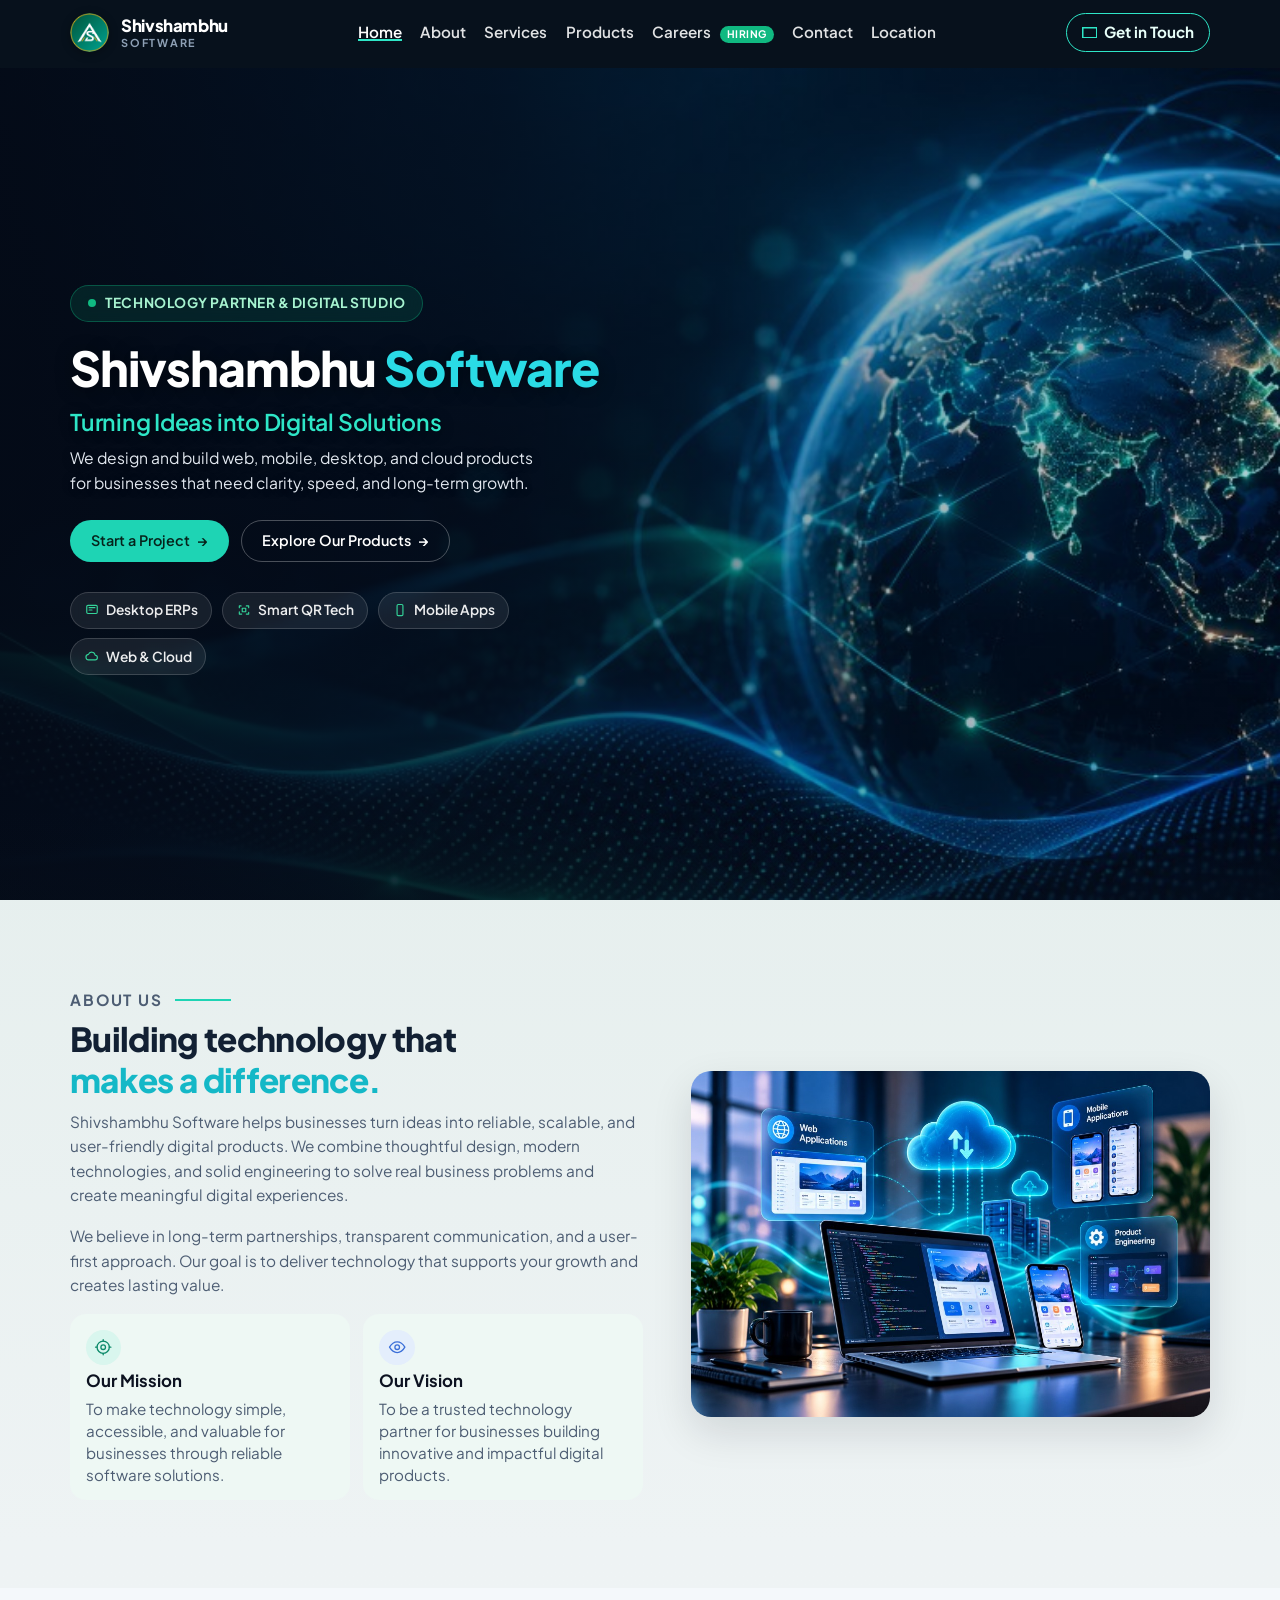
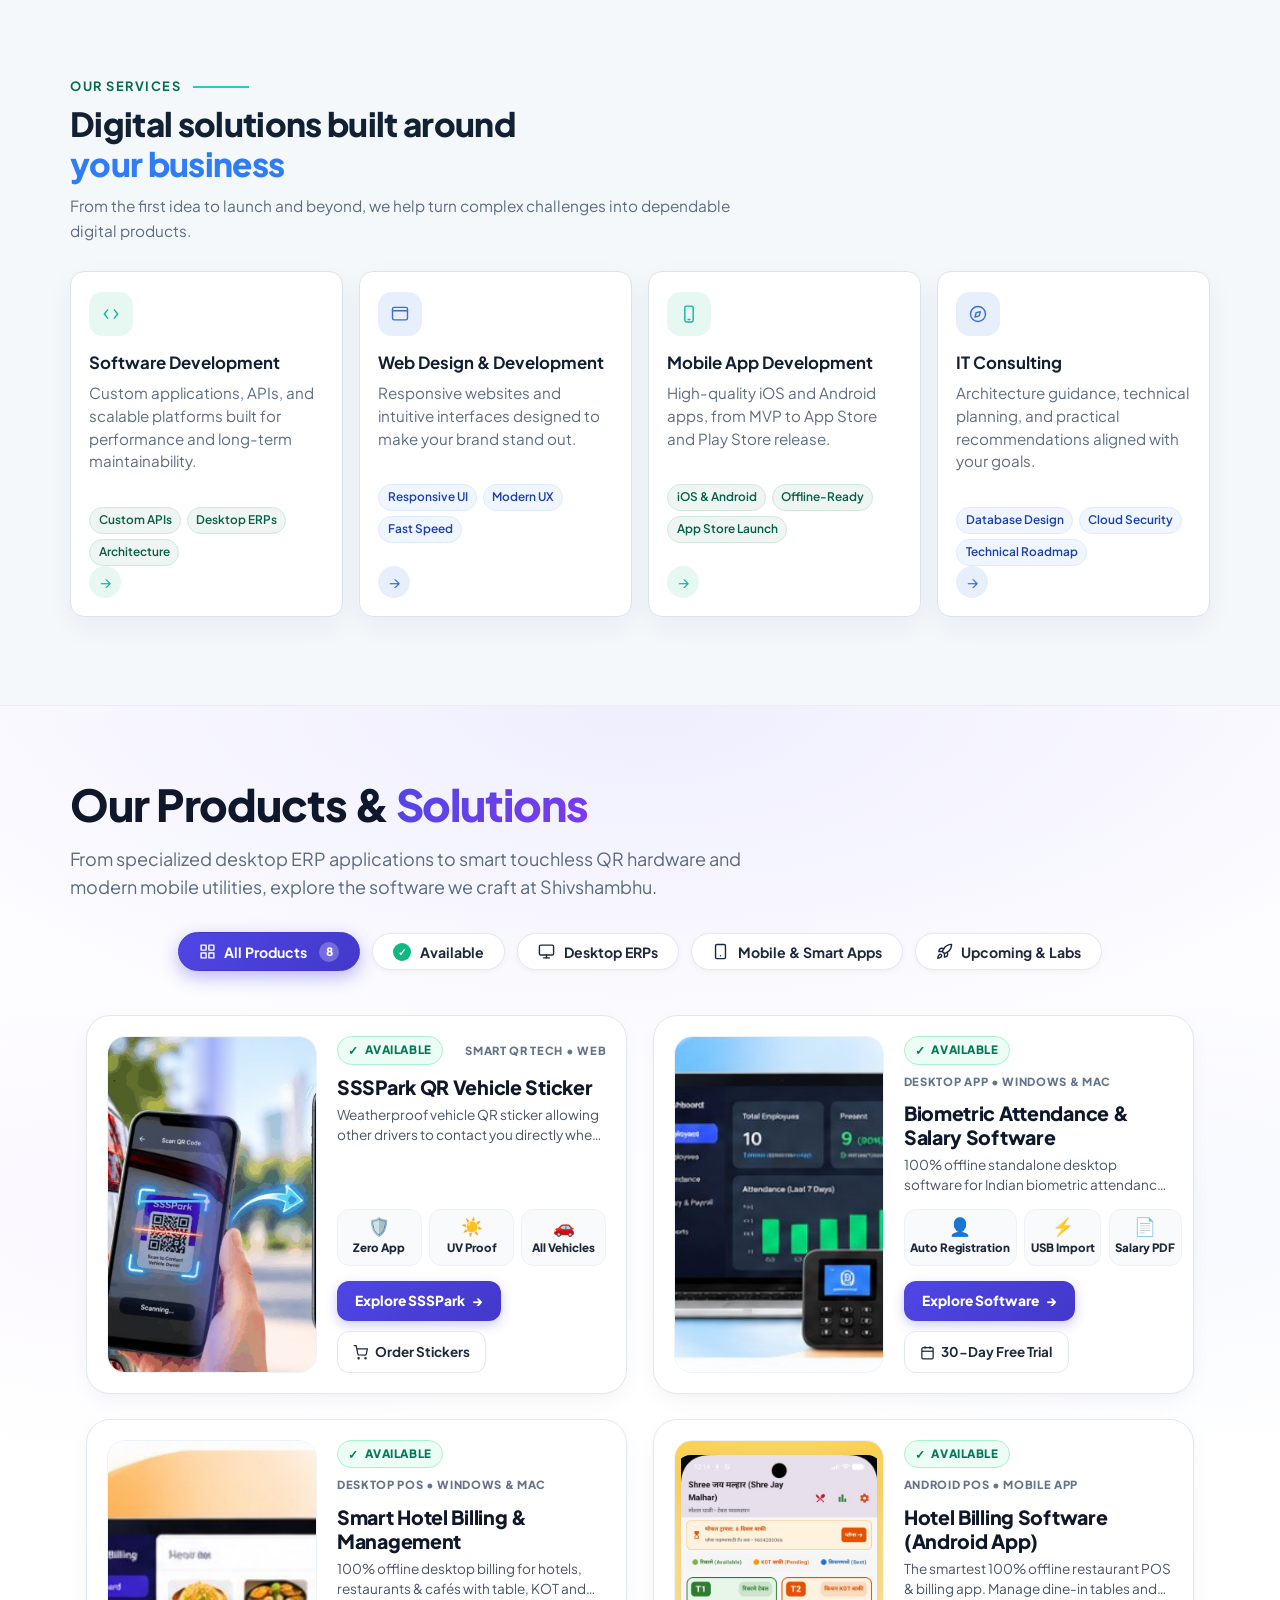
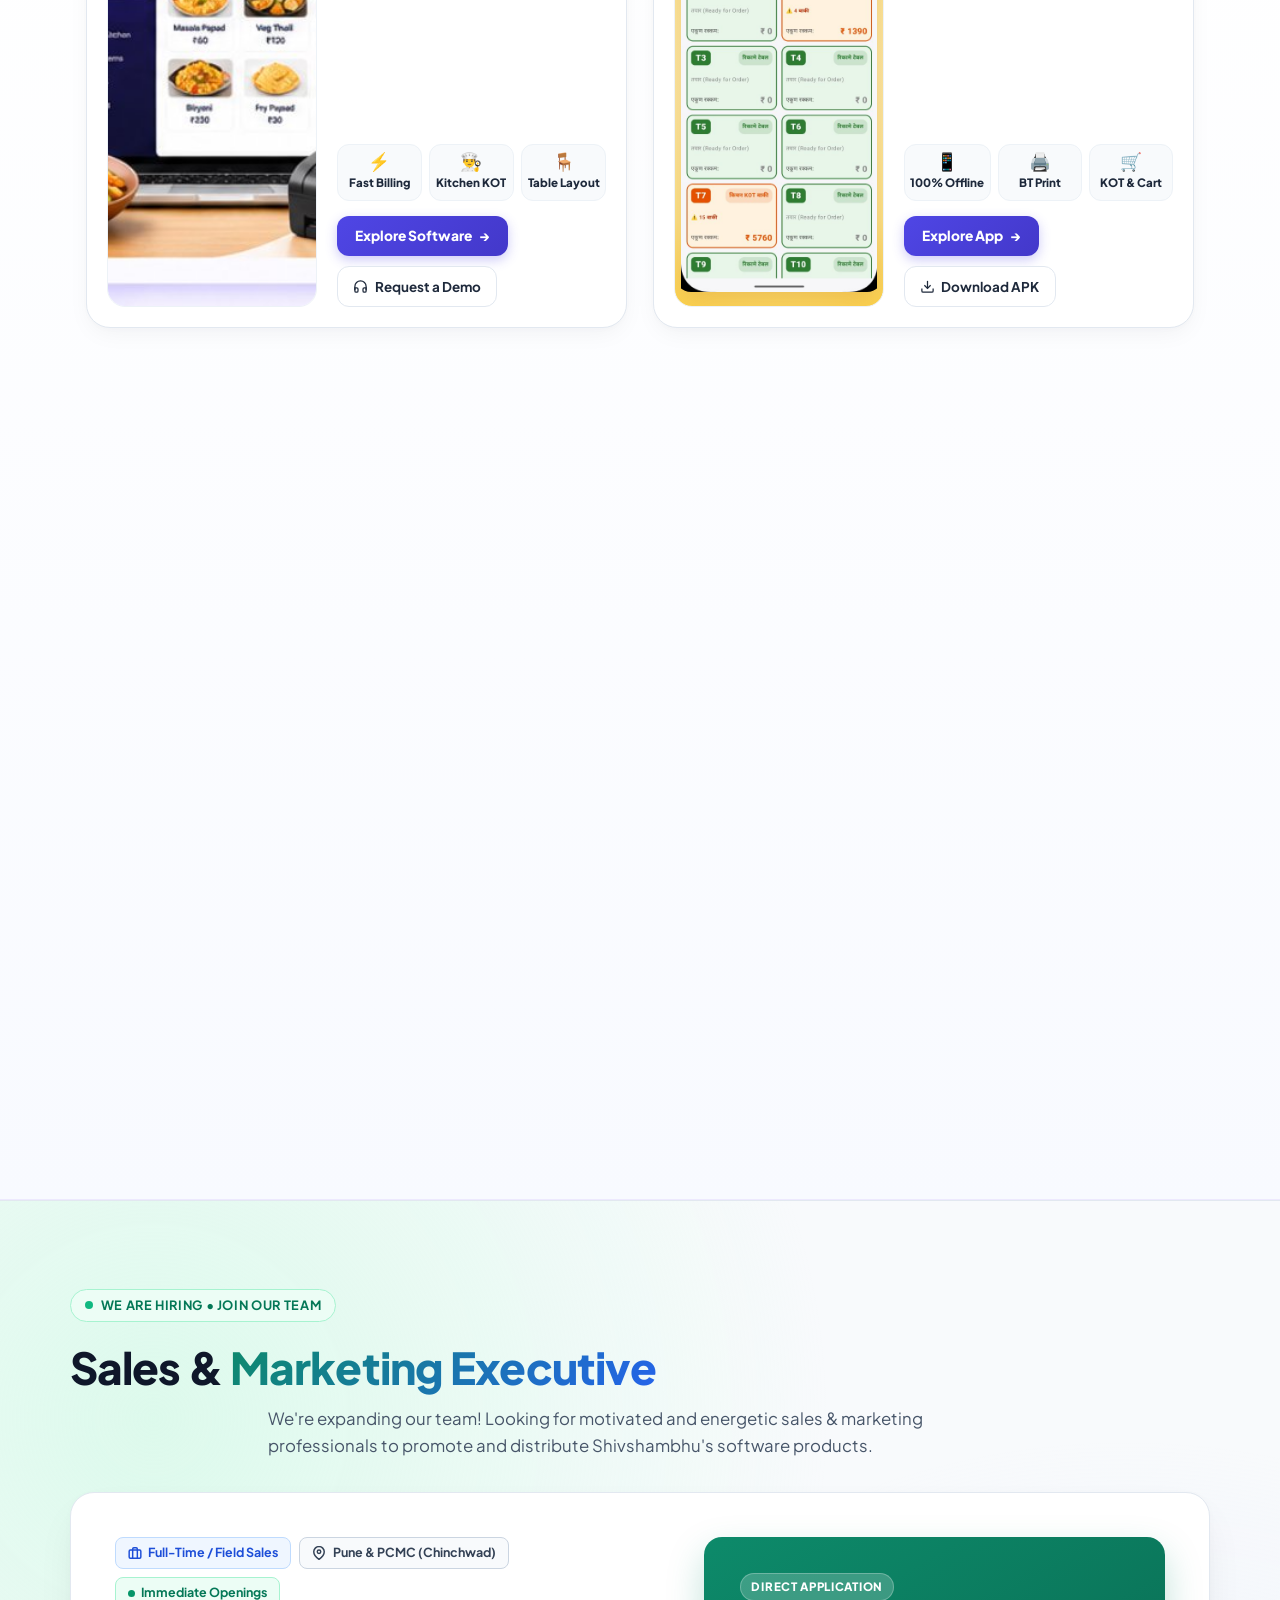
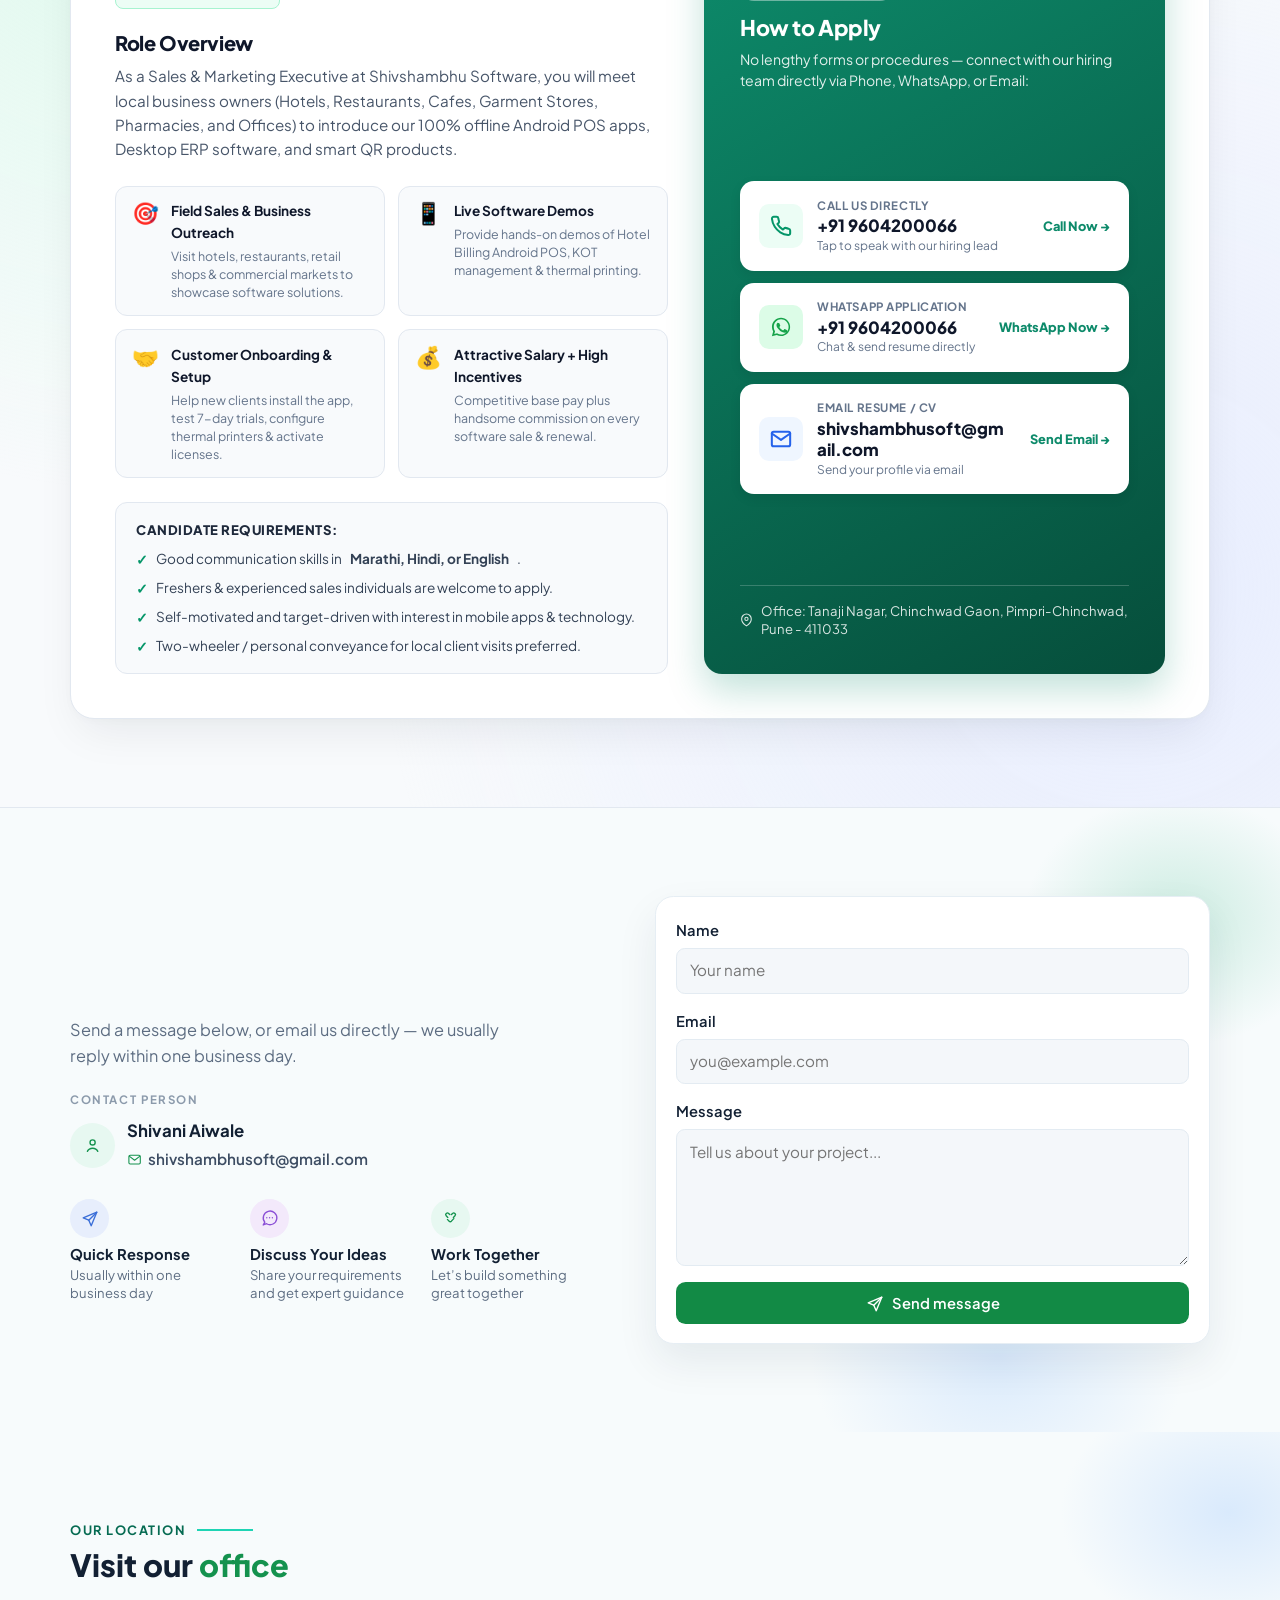
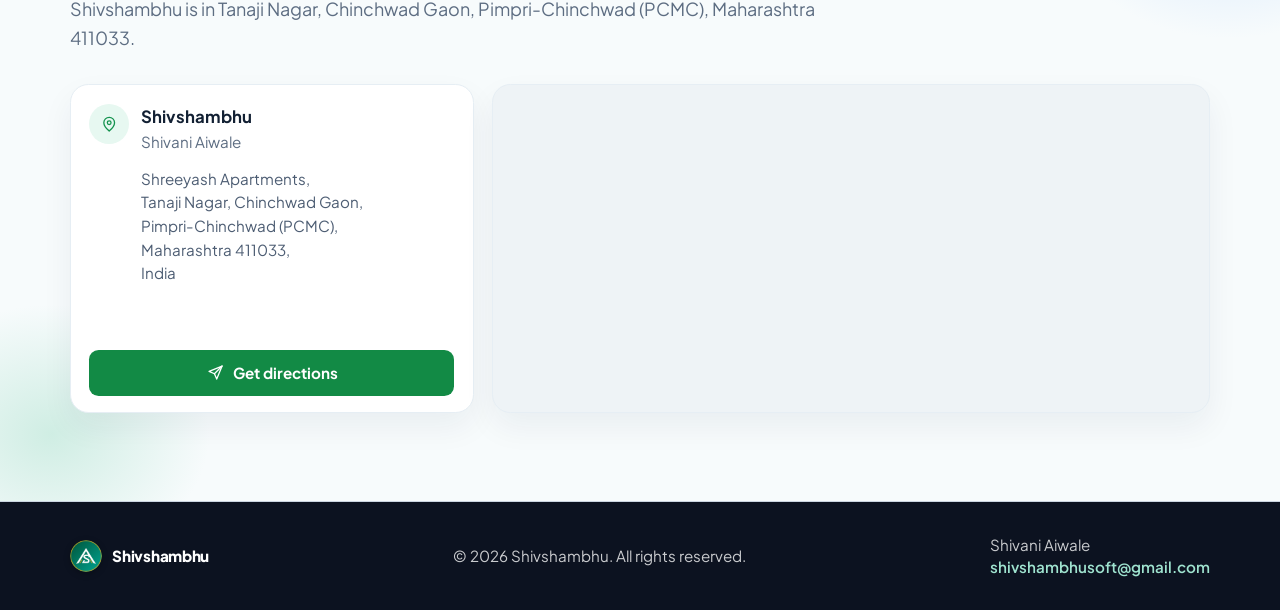
==== commit 910fdeb3: "Add Careers and hiring section for Sales & Marketing Executive with direct Call, WhatsApp, and Email" ====
--- a/index.html
+++ b/index.html
@@ -28,7 +28,7 @@
   <link rel="preconnect" href="https://fonts.googleapis.com" />
   <link rel="preconnect" href="https://fonts.gstatic.com" crossorigin />
   <link href="https://fonts.googleapis.com/css2?family=Plus+Jakarta+Sans:wght@400;500;600;700;800&family=Source+Sans+3:wght@400;500;600;700&display=swap" rel="stylesheet" />
-  <link rel="stylesheet" href="css/styles.css?v=3.2" />
+  <link rel="stylesheet" href="css/styles.css?v=3.3" />
 </head>
 <body>
   <a class="skip-link" href="#main">Skip to content</a>
@@ -50,6 +50,7 @@
           <li><a href="#about">About</a></li>
           <li><a href="#services">Services</a></li>
           <li><a href="#products">Products</a></li>
+          <li><a href="#careers">Careers <span class="nav-hiring-pill">Hiring</span></a></li>
           <!-- Team tab — add back later
           <li><a href="#team">Team</a></li>
           -->
@@ -575,6 +576,140 @@
     </section>
     -->
 
+    <!-- Careers / We are Hiring -->
+    <section class="section section-careers" id="careers" aria-labelledby="careers-heading">
+      <div class="container">
+        <div class="careers-header text-center reveal">
+          <div class="careers-badge">
+            <span class="careers-pulse-dot"></span>
+            <span>We Are Hiring • Join Our Team</span>
+          </div>
+          <h2 id="careers-heading">Sales &amp; <span>Marketing Executive</span></h2>
+          <p class="lede">We're expanding our team! Looking for motivated and energetic sales &amp; marketing professionals to promote and distribute Shivshambhu's software products.</p>
+        </div>
+
+        <div class="careers-card reveal">
+          <!-- Left Column: Role Details & Perks -->
+          <div class="careers-details">
+            <div class="careers-role-meta">
+              <span class="role-chip role-type">
+                <svg width="14" height="14" viewBox="0 0 24 24" fill="none" stroke="currentColor" stroke-width="2.5"><rect x="2" y="7" width="20" height="14" rx="2" ry="2"></rect><path d="M16 21V5a2 2 0 0 0-2-2h-4a2 2 0 0 0-2 2v16"></path></svg>
+                Full-Time / Field Sales
+              </span>
+              <span class="role-chip role-loc">
+                <svg width="14" height="14" viewBox="0 0 24 24" fill="none" stroke="currentColor" stroke-width="2.5"><path d="M21 10c0 7-9 13-9 13s-9-6-9-13a9 9 0 0 1 18 0z"></path><circle cx="12" cy="10" r="3"></circle></svg>
+                Pune &amp; PCMC (Chinchwad)
+              </span>
+              <span class="role-chip role-status">
+                <span class="role-status-dot"></span> Immediate Openings
+              </span>
+            </div>
+
+            <h3 class="careers-role-title">Role Overview</h3>
+            <p class="careers-role-summary">
+              As a Sales &amp; Marketing Executive at Shivshambhu Software, you will meet local business owners (Hotels, Restaurants, Cafes, Garment Stores, Pharmacies, and Offices) to introduce our 100% offline Android POS apps, Desktop ERP software, and smart QR products.
+            </p>
+
+            <div class="careers-perks-grid">
+              <div class="perk-item">
+                <div class="perk-ico" aria-hidden="true">🎯</div>
+                <div>
+                  <strong>Field Sales &amp; Business Outreach</strong>
+                  <p>Visit hotels, restaurants, retail shops &amp; commercial markets to showcase software solutions.</p>
+                </div>
+              </div>
+              <div class="perk-item">
+                <div class="perk-ico" aria-hidden="true">📱</div>
+                <div>
+                  <strong>Live Software Demos</strong>
+                  <p>Provide hands-on demos of Hotel Billing Android POS, KOT management &amp; thermal printing.</p>
+                </div>
+              </div>
+              <div class="perk-item">
+                <div class="perk-ico" aria-hidden="true">🤝</div>
+                <div>
+                  <strong>Customer Onboarding &amp; Setup</strong>
+                  <p>Help new clients install the app, test 7-day trials, configure thermal printers &amp; activate licenses.</p>
+                </div>
+              </div>
+              <div class="perk-item">
+                <div class="perk-ico" aria-hidden="true">💰</div>
+                <div>
+                  <strong>Attractive Salary + High Incentives</strong>
+                  <p>Competitive base pay plus handsome commission on every software sale &amp; renewal.</p>
+                </div>
+              </div>
+            </div>
+
+            <div class="careers-requirements">
+              <h4>Candidate Requirements:</h4>
+              <ul>
+                <li><span class="req-check">✓</span> Good communication skills in <strong>Marathi, Hindi, or English</strong>.</li>
+                <li><span class="req-check">✓</span> Freshers &amp; experienced sales individuals are welcome to apply.</li>
+                <li><span class="req-check">✓</span> Self-motivated and target-driven with interest in mobile apps &amp; technology.</li>
+                <li><span class="req-check">✓</span> Two-wheeler / personal conveyance for local client visits preferred.</li>
+              </ul>
+            </div>
+          </div>
+
+          <!-- Right Column: Fast Contact / Apply Box -->
+          <div class="careers-apply-box">
+            <div class="apply-box-header">
+              <span class="apply-badge">Direct Application</span>
+              <h3>How to Apply</h3>
+              <p>No lengthy forms or procedures — connect with our hiring team directly via Phone, WhatsApp, or Email:</p>
+            </div>
+
+            <div class="apply-channels">
+              <!-- Direct Call -->
+              <a class="apply-channel-card channel-phone" href="tel:+919604200066">
+                <div class="channel-icon" aria-hidden="true">
+                  <svg viewBox="0 0 24 24" fill="none" stroke="currentColor" stroke-width="2.2" stroke-linecap="round" stroke-linejoin="round"><path d="M22 16.92v3a2 2 0 0 1-2.18 2 19.79 19.79 0 0 1-8.63-3.07 19.5 19.5 0 0 1-6-6 19.79 19.79 0 0 1-3.07-8.67A2 2 0 0 1 4.11 2h3a2 2 0 0 1 2 1.72 12.84 12.84 0 0 0 .7 2.81 2 2 0 0 1-.45 2.11L8.09 9.91a16 16 0 0 0 6 6l1.27-1.27a2 2 0 0 1 2.11-.45 12.84 12.84 0 0 0 2.81.7A2 2 0 0 1 22 16.92z"></path></svg>
+                </div>
+                <div class="channel-info">
+                  <span class="channel-lbl">Call Us Directly</span>
+                  <span class="channel-val">+91 9604200066</span>
+                  <span class="channel-hint">Tap to speak with our hiring lead</span>
+                </div>
+                <span class="channel-action">Call Now →</span>
+              </a>
+
+              <!-- WhatsApp Application -->
+              <a class="apply-channel-card channel-whatsapp" href="https://wa.me/919604200066?text=Hi%20Shivshambhu%20Software,%20I%20am%20interested%20in%20the%20Sales%20%26%20Marketing%20Person%20job%20opening.%20Please%20find%20my%20details%20here:" target="_blank" rel="noopener noreferrer">
+                <div class="channel-icon" aria-hidden="true">
+                  <svg viewBox="0 0 24 24" fill="currentColor"><path d="M12.04 2C6.58 2 2.13 6.45 2.13 11.91C2.13 13.66 2.59 15.36 3.45 16.86L2.05 22L7.3 20.62C8.75 21.41 10.38 21.83 12.04 21.83C17.5 21.83 21.95 17.38 21.95 11.92C21.95 9.27 20.92 6.78 19.05 4.91C17.18 3.03 14.69 2 12.04 2ZM12.05 3.67C14.25 3.67 16.31 4.53 17.87 6.09C19.42 7.65 20.28 9.72 20.28 11.92C20.28 16.46 16.58 20.16 12.04 20.16C10.66 20.16 9.3 19.8 8.1 19.09L7.81 18.92L4.69 19.74L5.52 16.7L5.33 16.4C4.55 15.16 4.13 13.56 4.13 11.92C4.13 7.37 7.84 3.67 12.05 3.67ZM8.84 7.37C8.65 7.37 8.34 7.44 8.08 7.72C7.82 8 7.08 8.7 7.08 10.12C7.08 11.54 8.11 12.91 8.26 13.11C8.41 13.3 10.29 16.2 13.16 17.44C13.84 17.74 14.38 17.92 14.79 18.05C15.48 18.27 16.11 18.24 16.6 18.17C17.15 18.09 18.29 17.48 18.52 16.82C18.75 16.16 18.75 15.6 18.68 15.48C18.61 15.36 18.42 15.29 18.14 15.15C17.86 15.01 16.48 14.33 16.22 14.24C15.96 14.15 15.78 14.1 15.59 14.38C15.41 14.66 14.88 15.29 14.72 15.48C14.56 15.66 14.4 15.69 14.12 15.55C13.84 15.41 12.94 15.11 11.87 14.16C11.04 13.42 10.48 12.51 10.32 12.23C10.16 11.95 10.3 11.8 10.44 11.66C10.57 11.53 10.73 11.32 10.87 11.16C11.01 11 11.06 10.88 11.15 10.7C11.24 10.51 11.2 10.35 11.13 10.21C11.06 10.07 10.5 8.7 10.27 8.14C10.04 7.6 9.81 7.67 9.64 7.66C9.48 7.65 9.29 7.65 9.11 7.65C8.92 7.65 8.62 7.72 8.84 7.37Z"/></svg>
+                </div>
+                <div class="channel-info">
+                  <span class="channel-lbl">WhatsApp Application</span>
+                  <span class="channel-val">+91 9604200066</span>
+                  <span class="channel-hint">Chat &amp; send resume directly</span>
+                </div>
+                <span class="channel-action">WhatsApp Now →</span>
+              </a>
+
+              <!-- Email Application -->
+              <a class="apply-channel-card channel-email" href="mailto:shivshambhusoft@gmail.com?subject=Job%20Application%20-%20Sales%20%26%20Marketing%20Person">
+                <div class="channel-icon" aria-hidden="true">
+                  <svg viewBox="0 0 24 24" fill="none" stroke="currentColor" stroke-width="2.2" stroke-linecap="round" stroke-linejoin="round"><path d="M4 4h16c1.1 0 2 .9 2 2v12c0 1.1-.9 2-2 2H4c-1.1 0-2-.9-2-2V6c0-1.1.9-2 2-2z"></path><polyline points="22,6 12,13 2,6"></polyline></svg>
+                </div>
+                <div class="channel-info">
+                  <span class="channel-lbl">Email Resume / CV</span>
+                  <span class="channel-val">shivshambhusoft@gmail.com</span>
+                  <span class="channel-hint">Send your profile via email</span>
+                </div>
+                <span class="channel-action">Send Email →</span>
+              </a>
+            </div>
+
+            <div class="apply-office-info">
+              <svg width="16" height="16" viewBox="0 0 24 24" fill="none" stroke="currentColor" stroke-width="2"><path d="M21 10c0 7-9 13-9 13s-9-6-9-13a9 9 0 0 1 18 0z"></path><circle cx="12" cy="10" r="3"></circle></svg>
+              <span>Office: Tanaji Nagar, Chinchwad Gaon, Pimpri-Chinchwad, Pune - 411033</span>
+            </div>
+          </div>
+        </div>
+      </div>
+    </section>
+
     <!-- Contact -->
     <section class="section" id="contact">
       <div class="container contact-layout">
@@ -695,8 +830,8 @@
     </div>
   </footer>
 
-  <script src="js/products.js?v=3.2"></script>
-  <script src="js/team.js?v=3.2"></script>
-  <script src="js/main.js?v=3.2"></script>
+  <script src="js/products.js?v=3.3"></script>
+  <script src="js/team.js?v=3.3"></script>
+  <script src="js/main.js?v=3.3"></script>
 </body>
 </html>
--- a/css/styles.css
+++ b/css/styles.css
@@ -2607,3 +2607,413 @@
     font-size: 0.74rem;
   }
 }
+
+/* ==========================================================================
+   Careers / Hiring Section
+   ========================================================================== */
+.nav-hiring-pill {
+  font-size: 0.65rem;
+  font-weight: 700;
+  text-transform: uppercase;
+  background: #10b981;
+  color: #ffffff;
+  padding: 0.15rem 0.45rem;
+  border-radius: 999px;
+  margin-left: 0.35rem;
+  letter-spacing: 0.04em;
+  vertical-align: middle;
+  display: inline-block;
+  line-height: 1.2;
+}
+
+#careers {
+  position: relative;
+  overflow: hidden;
+  scroll-margin-top: calc(var(--header-h) + env(safe-area-inset-top));
+  background:
+    radial-gradient(circle at 12% 18%, rgba(209, 250, 229, 0.7) 0%, transparent 45%),
+    radial-gradient(circle at 88% 82%, rgba(224, 231, 255, 0.7) 0%, transparent 50%),
+    #f8fafc;
+  border-top: 1px solid #e2e8f0;
+  border-bottom: 1px solid #e2e8f0;
+}
+
+.careers-header {
+  margin-bottom: 2rem;
+}
+
+.careers-badge {
+  display: inline-flex;
+  align-items: center;
+  gap: 0.5rem;
+  background: #ecfdf5;
+  color: #047857;
+  border: 1px solid #a7f3d0;
+  padding: 0.35rem 0.85rem;
+  border-radius: 9999px;
+  font-size: 0.8rem;
+  font-weight: 700;
+  text-transform: uppercase;
+  letter-spacing: 0.05em;
+  margin-bottom: 0.75rem;
+}
+
+.careers-pulse-dot {
+  width: 8px;
+  height: 8px;
+  border-radius: 50%;
+  background: #10b981;
+  box-shadow: 0 0 0 0 rgba(16, 185, 129, 0.7);
+  animation: pulseDot 2s cubic-bezier(0.4, 0, 0.6, 1) infinite;
+  flex-shrink: 0;
+}
+
+#careers-heading {
+  font-size: clamp(2rem, 3.6vw, 2.75rem);
+  font-weight: 900;
+  color: #0f172a;
+  margin: 0.4rem 0 0.8rem;
+  line-height: 1.2;
+  letter-spacing: -0.02em;
+}
+
+#careers-heading span {
+  background: linear-gradient(135deg, #0d8a6a 0%, #2563eb 100%);
+  -webkit-background-clip: text;
+  -webkit-text-fill-color: transparent;
+}
+
+.section-careers .lede {
+  margin: 0 auto;
+  max-width: 62ch;
+  color: #475569;
+  font-size: 1.05rem;
+}
+
+.careers-card {
+  display: grid;
+  grid-template-columns: 1.2fr 1fr;
+  gap: 2.25rem;
+  background: #ffffff;
+  border-radius: 24px;
+  border: 1px solid #e2e8f0;
+  box-shadow: 0 20px 45px -10px rgba(15, 23, 42, 0.08), 0 2px 8px rgba(0, 0, 0, 0.02);
+  padding: clamp(1.5rem, 3.5vw, 2.75rem);
+  margin-top: 2rem;
+  align-items: stretch;
+}
+
+.careers-role-meta {
+  display: flex;
+  flex-wrap: wrap;
+  gap: 0.5rem;
+  margin-bottom: 1.25rem;
+}
+
+.role-chip {
+  display: inline-flex;
+  align-items: center;
+  gap: 0.4rem;
+  padding: 0.32rem 0.75rem;
+  border-radius: 8px;
+  font-size: 0.78rem;
+  font-weight: 700;
+}
+
+.role-type {
+  background: #eff6ff;
+  color: #1d4ed8;
+  border: 1px solid #bfdbfe;
+}
+
+.role-loc {
+  background: #f8fafc;
+  color: #334155;
+  border: 1px solid #cbd5e1;
+}
+
+.role-status {
+  background: #ecfdf5;
+  color: #047857;
+  border: 1px solid #a7f3d0;
+}
+
+.role-status-dot {
+  width: 7px;
+  height: 7px;
+  border-radius: 50%;
+  background: #059669;
+  display: inline-block;
+}
+
+.careers-role-title {
+  font-size: 1.25rem;
+  font-weight: 800;
+  color: #0f172a;
+  margin: 0 0 0.5rem;
+}
+
+.careers-role-summary {
+  color: #475569;
+  font-size: 0.95rem;
+  line-height: 1.6;
+  margin-bottom: 1.5rem;
+}
+
+.careers-perks-grid {
+  display: grid;
+  grid-template-columns: repeat(2, 1fr);
+  gap: 0.85rem;
+  margin-bottom: 1.5rem;
+}
+
+.perk-item {
+  display: flex;
+  gap: 0.75rem;
+  align-items: flex-start;
+  padding: 0.85rem 1rem;
+  background: #f8fafc;
+  border-radius: 12px;
+  border: 1px solid #e2e8f0;
+  transition: border-color 0.2s ease, transform 0.2s ease;
+}
+
+.perk-item:hover {
+  border-color: #cbd5e1;
+  transform: translateY(-2px);
+}
+
+.perk-ico {
+  font-size: 1.35rem;
+  line-height: 1;
+  flex-shrink: 0;
+  padding-top: 0.1rem;
+}
+
+.perk-item strong {
+  display: block;
+  font-size: 0.85rem;
+  color: #0f172a;
+  margin-bottom: 0.2rem;
+  font-weight: 700;
+}
+
+.perk-item p {
+  margin: 0;
+  font-size: 0.78rem;
+  color: #64748b;
+  line-height: 1.45;
+}
+
+.careers-requirements {
+  background: #f8fafc;
+  border-radius: 12px;
+  padding: 1rem 1.25rem;
+  border: 1px solid #e2e8f0;
+}
+
+.careers-requirements h4 {
+  margin: 0 0 0.6rem;
+  font-size: 0.82rem;
+  font-weight: 800;
+  color: #1e293b;
+  text-transform: uppercase;
+  letter-spacing: 0.04em;
+}
+
+.careers-requirements ul {
+  list-style: none;
+  margin: 0;
+  padding: 0;
+  display: flex;
+  flex-direction: column;
+  gap: 0.45rem;
+}
+
+.careers-requirements li {
+  font-size: 0.85rem;
+  color: #334155;
+  display: flex;
+  align-items: flex-start;
+  gap: 0.5rem;
+  line-height: 1.5;
+}
+
+.req-check {
+  color: #059669;
+  font-weight: 900;
+  font-size: 0.9rem;
+  flex-shrink: 0;
+}
+
+.careers-apply-box {
+  background: linear-gradient(150deg, #0d8a6a 0%, #064e3b 100%);
+  color: #ffffff;
+  border-radius: 18px;
+  padding: clamp(1.5rem, 3vw, 2.25rem);
+  display: flex;
+  flex-direction: column;
+  justify-content: space-between;
+  box-shadow: 0 16px 36px rgba(13, 138, 106, 0.25);
+}
+
+.apply-badge {
+  display: inline-block;
+  background: rgba(255, 255, 255, 0.2);
+  color: #ffffff;
+  padding: 0.25rem 0.65rem;
+  border-radius: 999px;
+  font-size: 0.72rem;
+  font-weight: 800;
+  letter-spacing: 0.06em;
+  text-transform: uppercase;
+  margin-bottom: 0.75rem;
+  border: 1px solid rgba(255, 255, 255, 0.25);
+}
+
+.apply-box-header h3 {
+  font-size: 1.35rem;
+  font-weight: 800;
+  color: #ffffff;
+  margin: 0 0 0.4rem;
+}
+
+.apply-box-header p {
+  font-size: 0.88rem;
+  color: rgba(255, 255, 255, 0.88);
+  margin: 0 0 1.25rem;
+  line-height: 1.5;
+}
+
+.apply-channels {
+  display: flex;
+  flex-direction: column;
+  gap: 0.75rem;
+}
+
+.apply-channel-card {
+  display: flex;
+  align-items: center;
+  gap: 0.9rem;
+  padding: 0.9rem 1.1rem;
+  border-radius: 14px;
+  background: #ffffff;
+  color: #0f172a;
+  text-decoration: none;
+  transition: transform 0.2s cubic-bezier(0.16, 1, 0.3, 1), box-shadow 0.2s ease, border-color 0.2s ease;
+  border: 1px solid rgba(255, 255, 255, 0.9);
+  box-shadow: 0 4px 12px rgba(0, 0, 0, 0.08);
+}
+
+.apply-channel-card:hover {
+  transform: translateY(-2px);
+  box-shadow: 0 10px 24px rgba(0, 0, 0, 0.16);
+}
+
+.apply-channel-card .channel-icon {
+  width: 44px;
+  height: 44px;
+  border-radius: 10px;
+  display: flex;
+  align-items: center;
+  justify-content: center;
+  flex-shrink: 0;
+}
+
+.channel-phone .channel-icon {
+  background: #ecfdf5;
+  color: #059669;
+}
+
+.channel-whatsapp .channel-icon {
+  background: #dcfce7;
+  color: #16a34a;
+}
+
+.channel-email .channel-icon {
+  background: #eff6ff;
+  color: #2563eb;
+}
+
+.apply-channel-card .channel-icon svg {
+  width: 22px;
+  height: 22px;
+}
+
+.apply-channel-card .channel-info {
+  display: flex;
+  flex-direction: column;
+  min-width: 0;
+  flex-grow: 1;
+}
+
+.channel-lbl {
+  font-size: 0.72rem;
+  font-weight: 700;
+  text-transform: uppercase;
+  color: #64748b;
+  letter-spacing: 0.05em;
+}
+
+.channel-val {
+  font-size: 1.05rem;
+  font-weight: 800;
+  color: #0f172a;
+  line-height: 1.25;
+  word-break: break-all;
+}
+
+.channel-hint {
+  font-size: 0.75rem;
+  color: #64748b;
+}
+
+.channel-action {
+  font-size: 0.8rem;
+  font-weight: 800;
+  color: #0d8a6a;
+  margin-left: 0.5rem;
+  white-space: nowrap;
+  transition: transform 0.2s ease;
+}
+
+.apply-channel-card:hover .channel-action {
+  transform: translateX(3px);
+}
+
+.apply-office-info {
+  display: flex;
+  align-items: center;
+  gap: 0.5rem;
+  font-size: 0.82rem;
+  color: rgba(255, 255, 255, 0.85);
+  margin-top: 1.25rem;
+  padding-top: 1rem;
+  border-top: 1px solid rgba(255, 255, 255, 0.2);
+  line-height: 1.4;
+}
+
+@media (max-width: 960px) {
+  .careers-card {
+    grid-template-columns: 1fr;
+    gap: 1.75rem;
+  }
+}
+
+@media (max-width: 600px) {
+  .careers-perks-grid {
+    grid-template-columns: 1fr;
+  }
+
+  .channel-action {
+    display: none;
+  }
+
+  .apply-channel-card {
+    padding: 0.8rem 0.9rem;
+  }
+
+  .channel-val {
+    font-size: 0.95rem;
+  }
+}
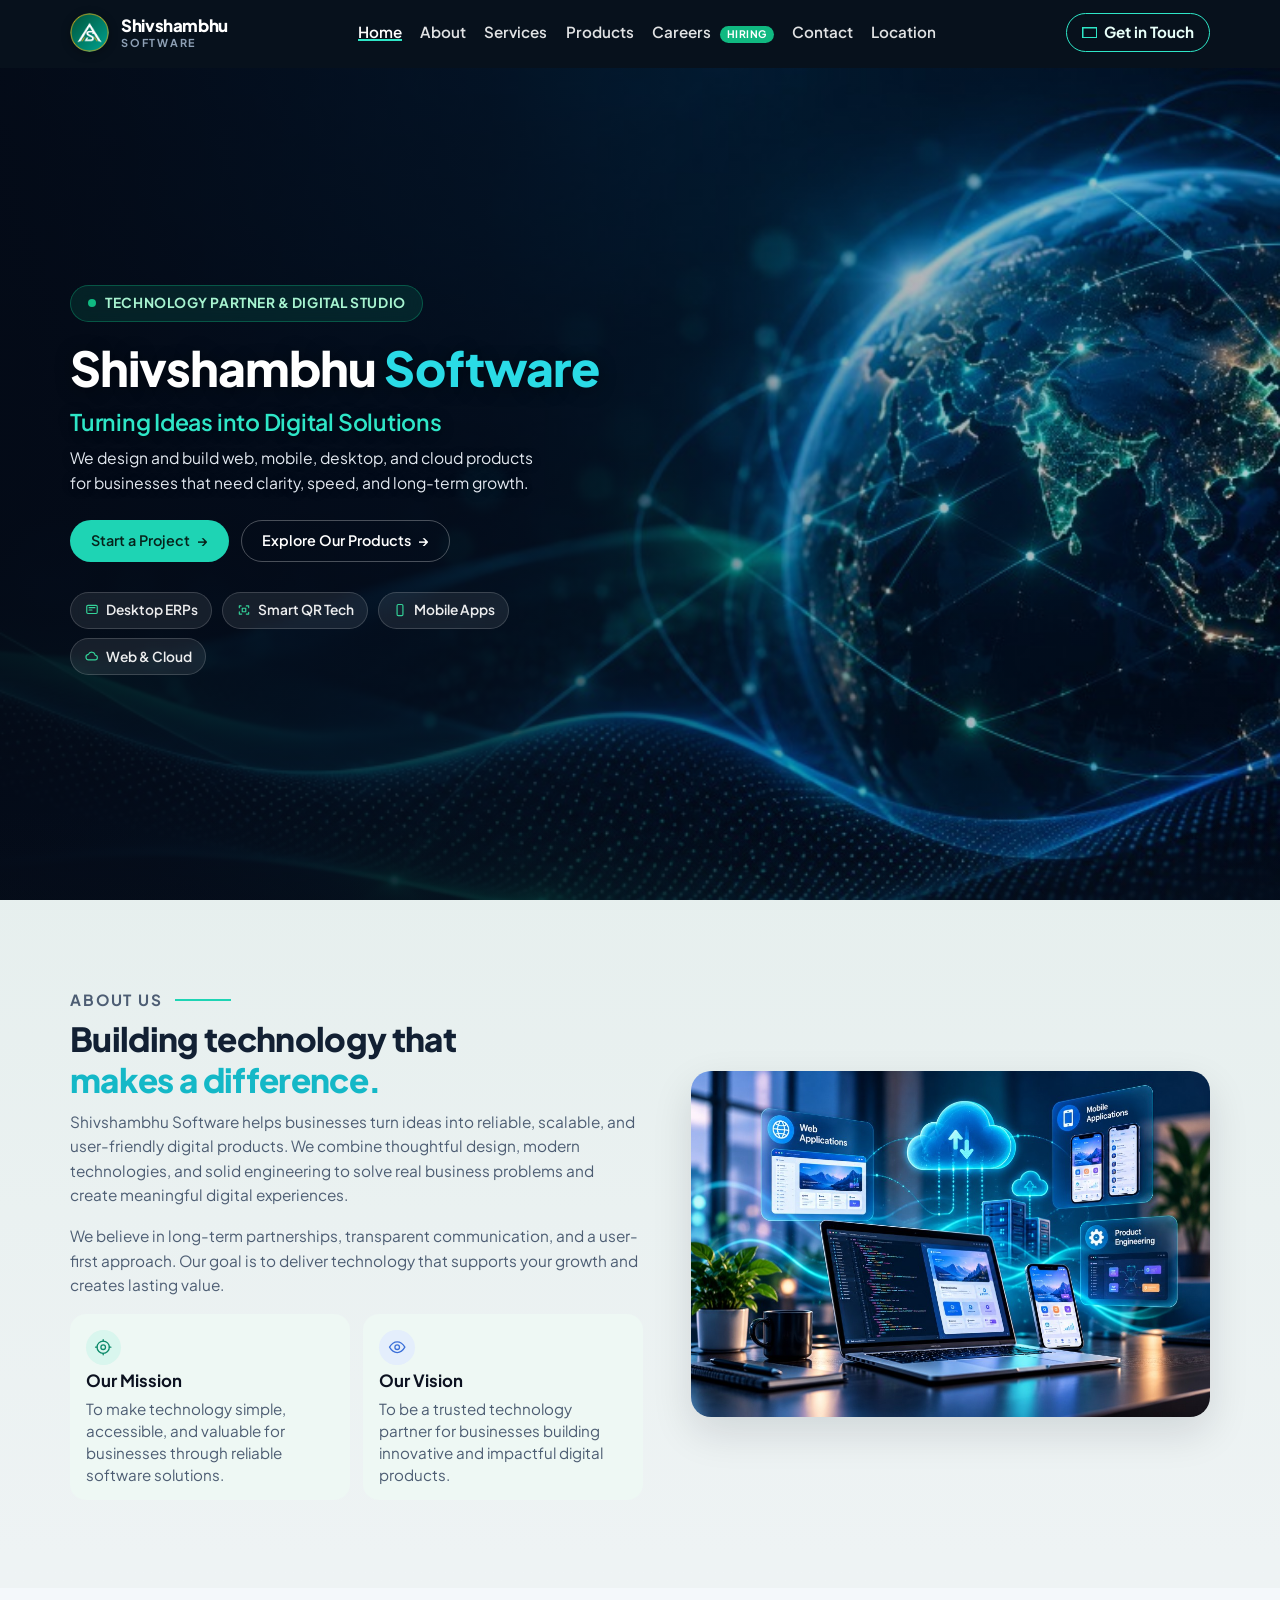
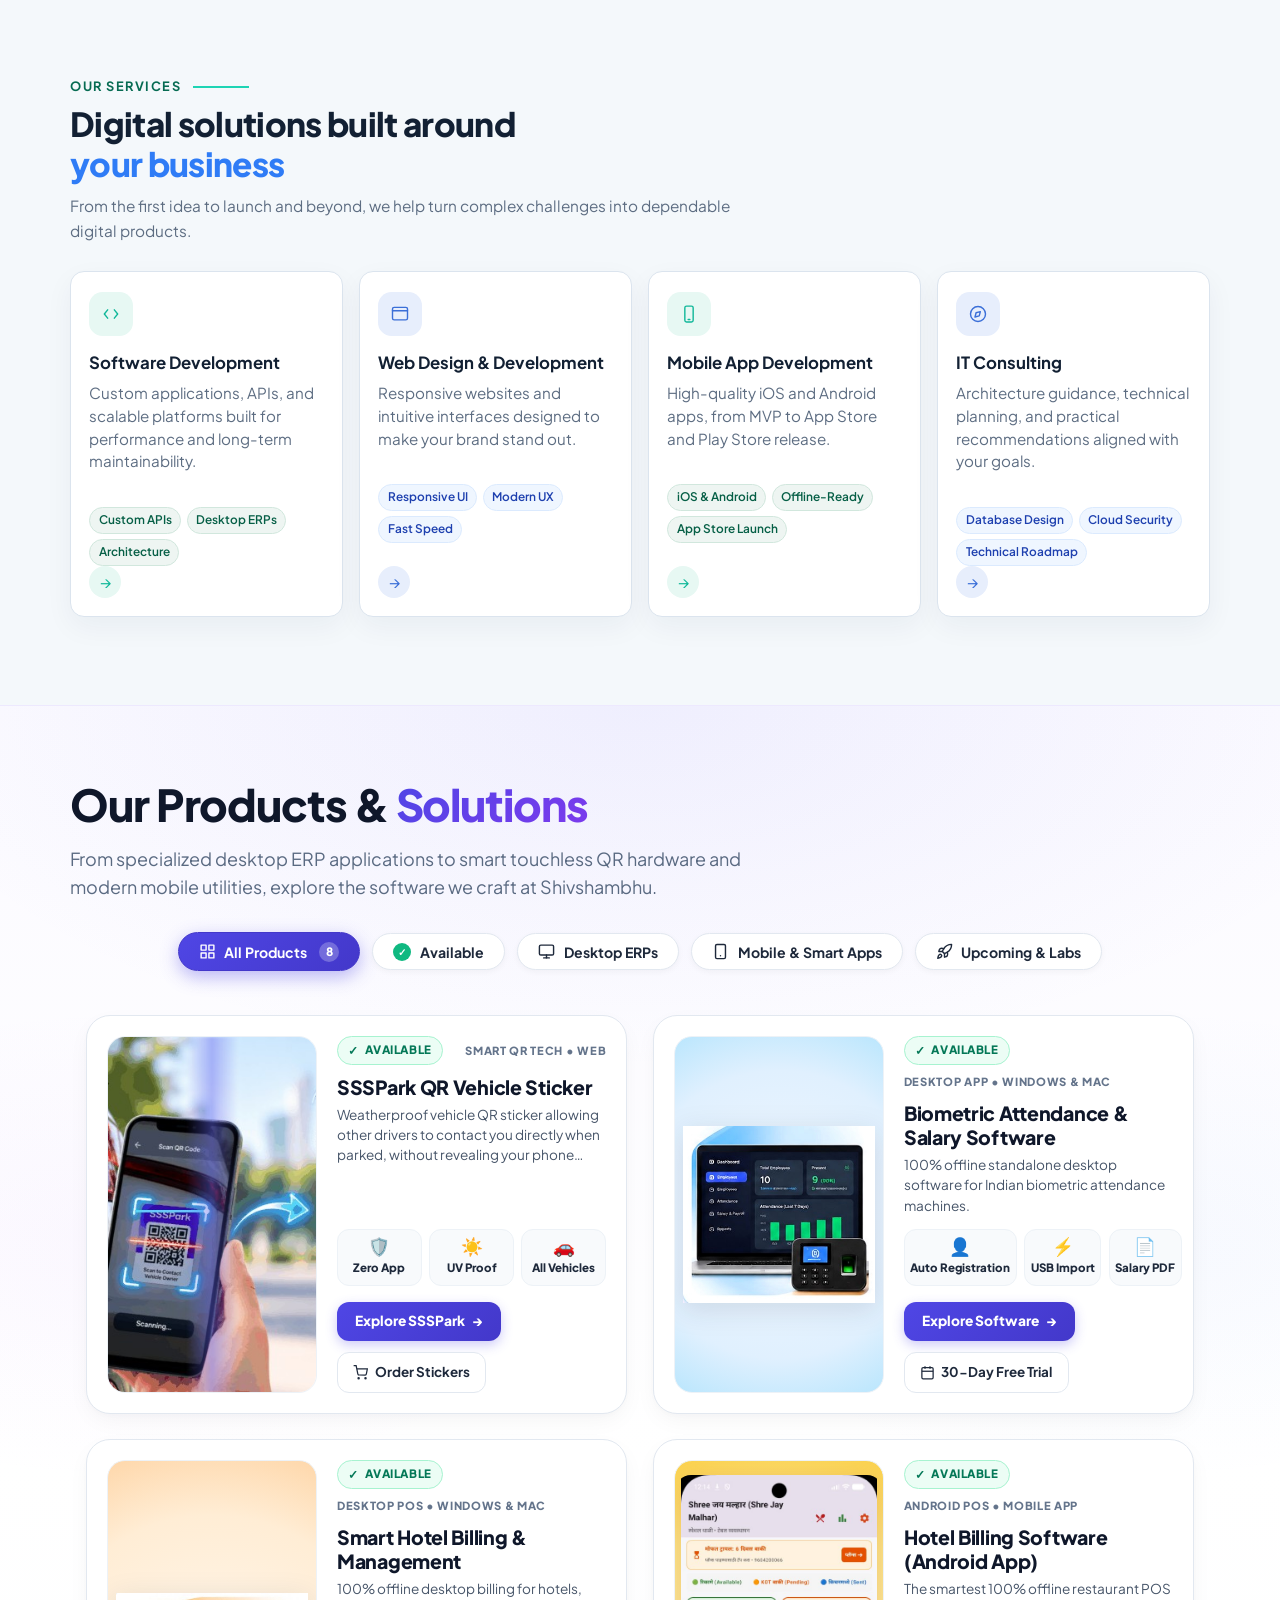
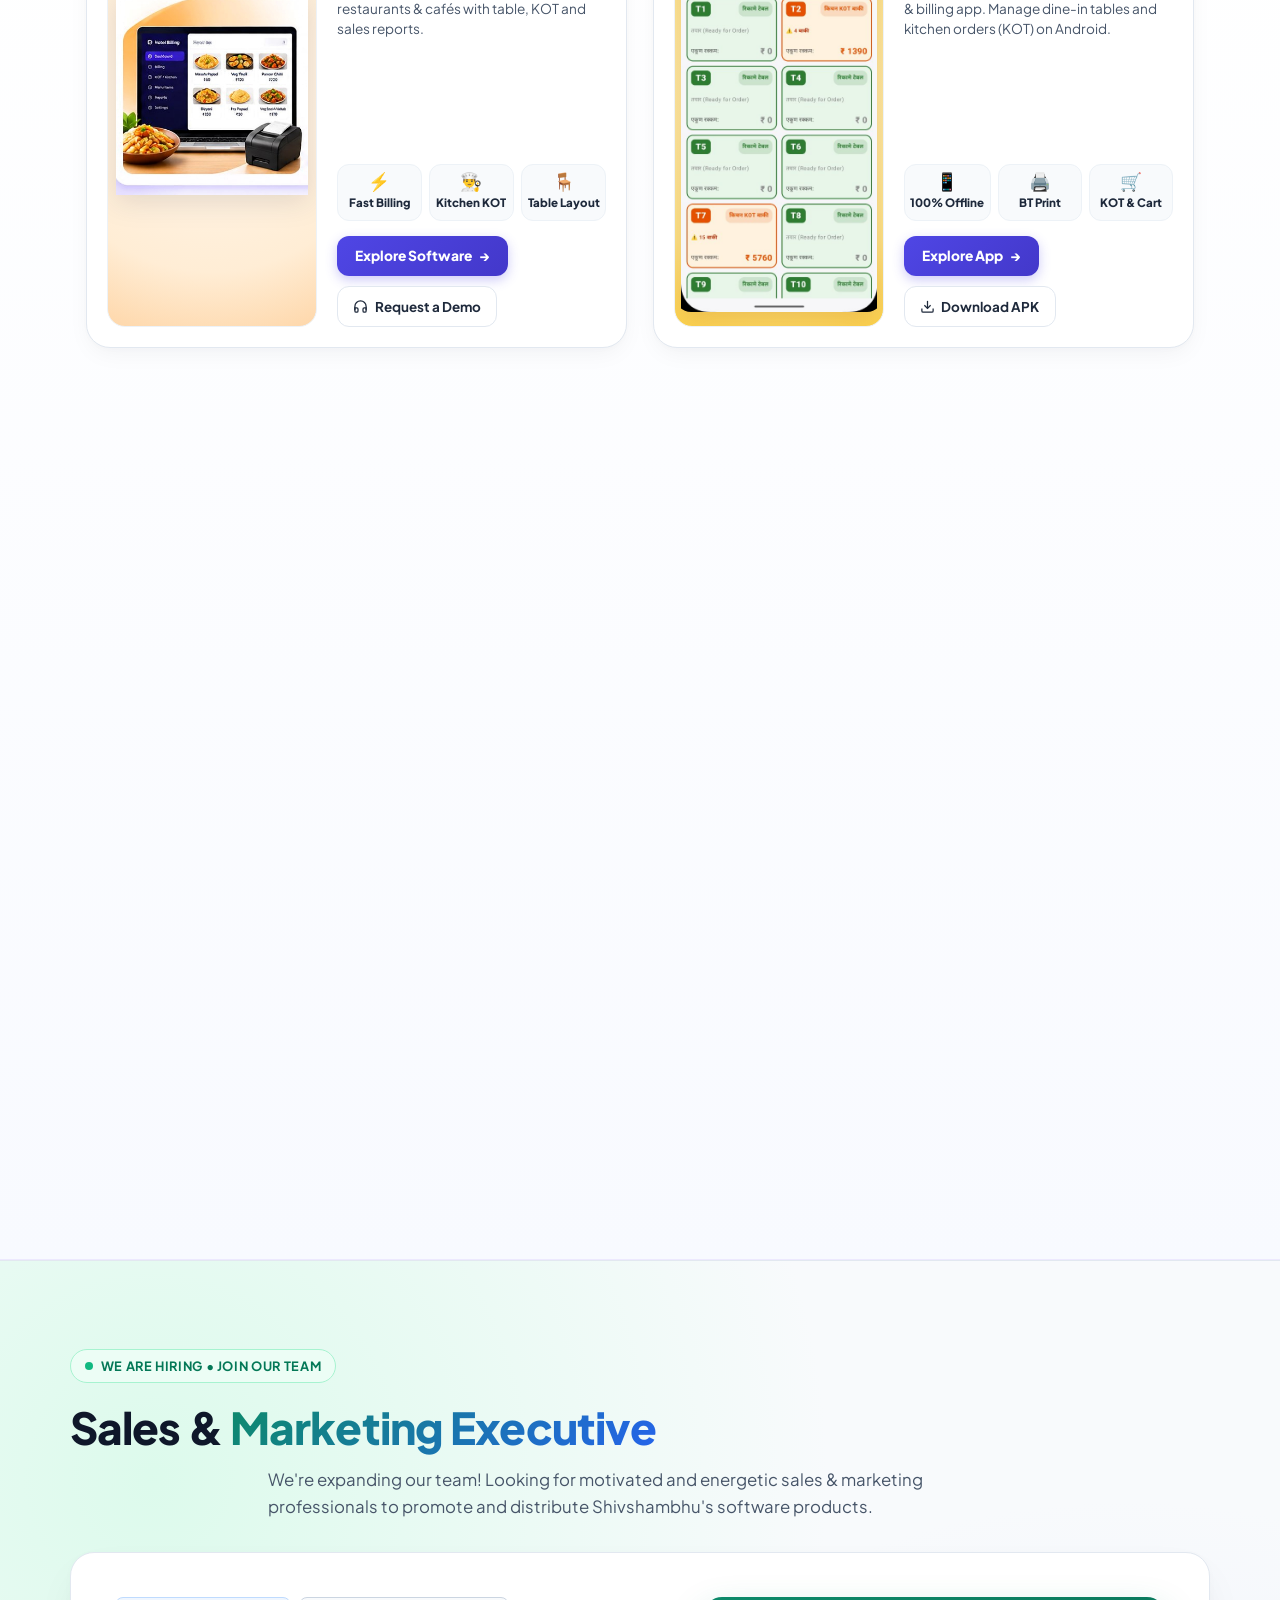
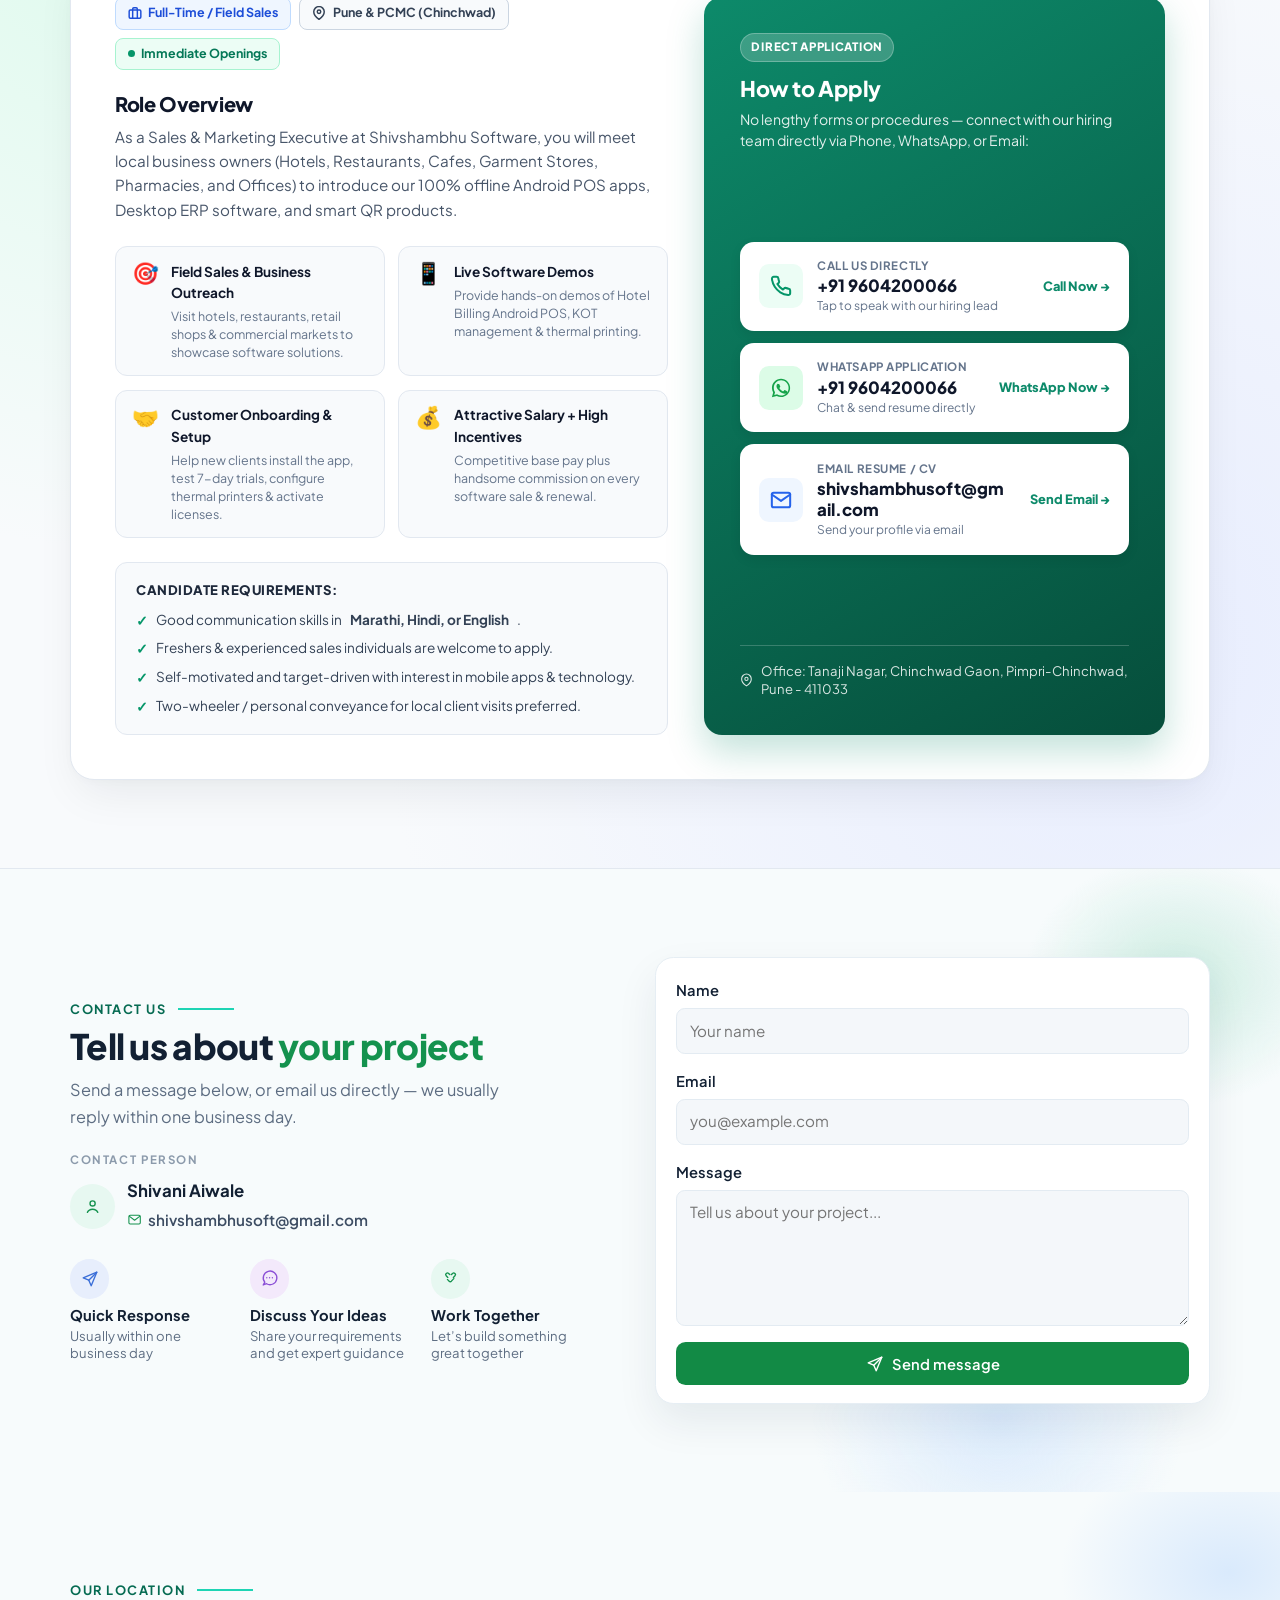
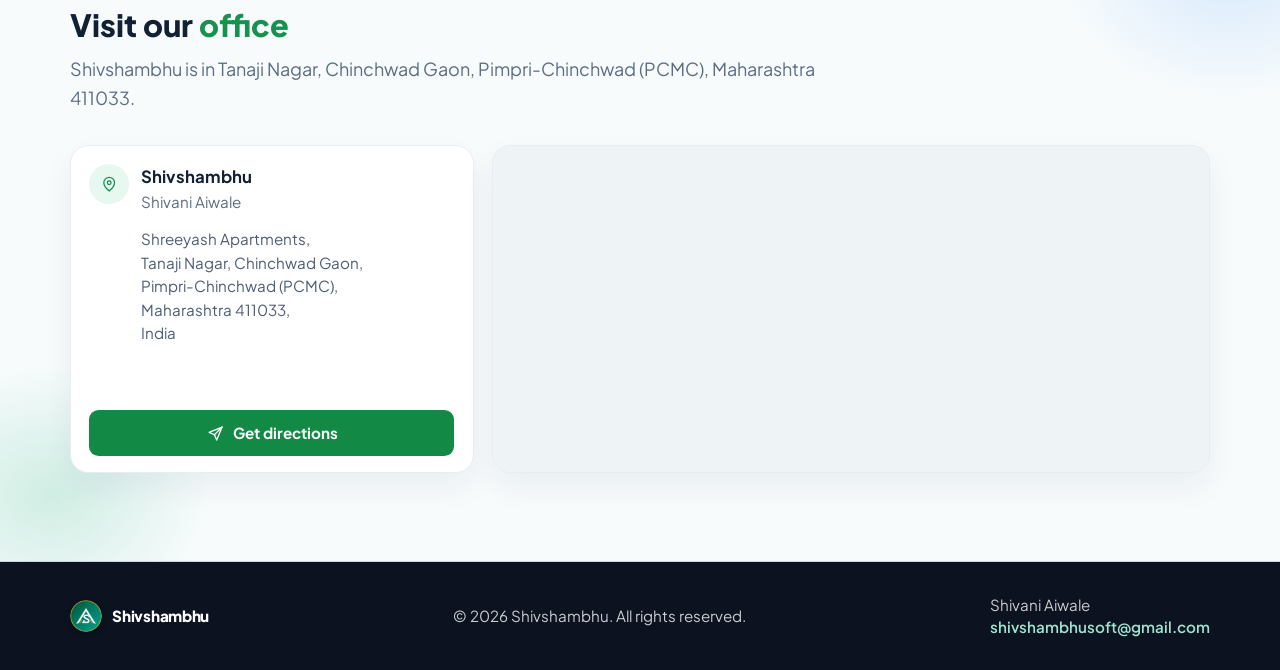
==== commit 9c2998ec: "Fix desktop application card UI: display full uncropped images with 2x resolution, expand descriptio" ====
--- a/index.html
+++ b/index.html
@@ -28,7 +28,7 @@
   <link rel="preconnect" href="https://fonts.googleapis.com" />
   <link rel="preconnect" href="https://fonts.gstatic.com" crossorigin />
   <link href="https://fonts.googleapis.com/css2?family=Plus+Jakarta+Sans:wght@400;500;600;700;800&family=Source+Sans+3:wght@400;500;600;700&display=swap" rel="stylesheet" />
-  <link rel="stylesheet" href="css/styles.css?v=3.3" />
+  <link rel="stylesheet" href="css/styles.css?v=3.4" />
 </head>
 <body>
   <a class="skip-link" href="#main">Skip to content</a>
@@ -305,7 +305,7 @@
           <!-- Product 2: Biometric Attendance & Salary Desktop Software -->
           <article class="product-item-card reveal" data-category="available desktop">
             <div class="product-card-preview preview-biometric">
-              <img src="assets/biometric-preview.jpg" alt="Biometric Attendance & Salary Management Desktop Software dashboard screen" loading="lazy" />
+              <img src="assets/biometric-preview.jpg?v=2" alt="Biometric Attendance & Salary Management Desktop Software dashboard screen" loading="lazy" />
             </div>
             <div class="product-card-details">
               <div class="product-card-header">
@@ -342,7 +342,7 @@
           <!-- Product 3: Smart Hotel Billing & Management Software (Desktop) -->
           <article class="product-item-card reveal" data-category="available desktop">
             <div class="product-card-preview preview-hotel-desktop">
-              <img src="assets/hotel-desktop-preview.jpg" alt="Smart Hotel Billing &amp; Management Desktop POS software screen with 150 preloaded dishes and table layout" loading="lazy" />
+              <img src="assets/hotel-desktop-preview.jpg?v=2" alt="Smart Hotel Billing &amp; Management Desktop POS software screen with 150 preloaded dishes and table layout" loading="lazy" />
             </div>
             <div class="product-card-details">
               <div class="product-card-header">
@@ -453,7 +453,7 @@
           <!-- Product 6: Medical Store Desktop Application -->
           <article class="product-item-card reveal" data-category="desktop recent">
             <div class="product-card-preview preview-medical">
-              <img src="assets/medical-app-preview.svg" alt="Medical Store Desktop Application stock and rack management screen" loading="lazy" />
+              <img src="assets/medical-app-preview.svg?v=2" alt="Medical Store Desktop Application stock and rack management screen" loading="lazy" />
             </div>
             <div class="product-card-details">
               <div class="product-card-header">
@@ -830,8 +830,8 @@
     </div>
   </footer>
 
-  <script src="js/products.js?v=3.3"></script>
-  <script src="js/team.js?v=3.3"></script>
-  <script src="js/main.js?v=3.3"></script>
+  <script src="js/products.js?v=3.4"></script>
+  <script src="js/team.js?v=3.4"></script>
+  <script src="js/main.js?v=3.4"></script>
 </body>
 </html>
--- a/css/styles.css
+++ b/css/styles.css
@@ -1011,6 +1011,7 @@
   box-shadow: 0 8px 24px -4px rgba(15, 23, 42, 0.05), 0 2px 6px -1px rgba(0, 0, 0, 0.02);
   transition: transform 0.25s cubic-bezier(0.16, 1, 0.3, 1), box-shadow 0.25s ease, border-color 0.25s ease;
   align-items: stretch;
+  min-height: 295px;
 }
 
 .product-item-card:hover {
@@ -1080,10 +1081,10 @@
   background: radial-gradient(circle at 50% 50%, #f3e8ff 0%, #e9d5ff 70%, #d8b4fe 100%);
 }
 .preview-biometric {
-  background: radial-gradient(circle at 50% 50%, #1e293b 0%, #0f172a 100%);
+  background: radial-gradient(circle at 50% 50%, #f0f7ff 0%, #e0f0fe 70%, #bae6fd 100%);
 }
 .preview-hotel-desktop {
-  background: radial-gradient(circle at 50% 50%, #fff7ed 0%, #fed7aa 70%, #fdba74 100%);
+  background: radial-gradient(circle at 50% 50%, #fff7ed 0%, #ffedd5 70%, #fed7aa 100%);
 }
 .preview-hotel-app {
   background: radial-gradient(circle at 50% 50%, #fef3c7 0%, #fde68a 70%, #fcd34d 100%);
@@ -1092,7 +1093,7 @@
   background: radial-gradient(circle at 50% 50%, #ecfdf5 0%, #a7f3d0 70%, #6ee7b7 100%);
 }
 .preview-medical {
-  background: radial-gradient(circle at 50% 50%, #f0fdfa 0%, #99f6e4 70%, #5eead4 100%);
+  background: radial-gradient(circle at 50% 50%, #0f172a 0%, #090d16 100%);
 }
 .preview-cashcount {
   background: radial-gradient(120% 120% at 50% 15%, #0f213f 0%, #070d18 100%);
@@ -1110,6 +1111,22 @@
 
 .preview-shop-manage img {
   object-fit: contain;
+}
+
+/* Desktop Application Cards — Full, Crisp, Uncropped Showcase */
+.preview-biometric img,
+.preview-hotel-desktop img,
+.preview-medical img,
+.preview-labs img {
+  object-fit: contain;
+  padding: 0.5rem;
+  border-radius: 12px;
+  max-height: 98%;
+  filter: drop-shadow(0 6px 14px rgba(15, 23, 42, 0.12));
+}
+
+.preview-medical img {
+  padding: 0.4rem;
 }
 
 /* Product Card Details (Right Side) */
@@ -1202,9 +1219,10 @@
   line-height: 1.48;
   margin: 0 0 0.85rem;
   display: -webkit-box;
-  -webkit-line-clamp: 2;
+  -webkit-line-clamp: 3;
   -webkit-box-orient: vertical;
   overflow: hidden;
+  min-height: 2.55rem;
 }
 
 /* Feature Tiles Row (3 Columns) */
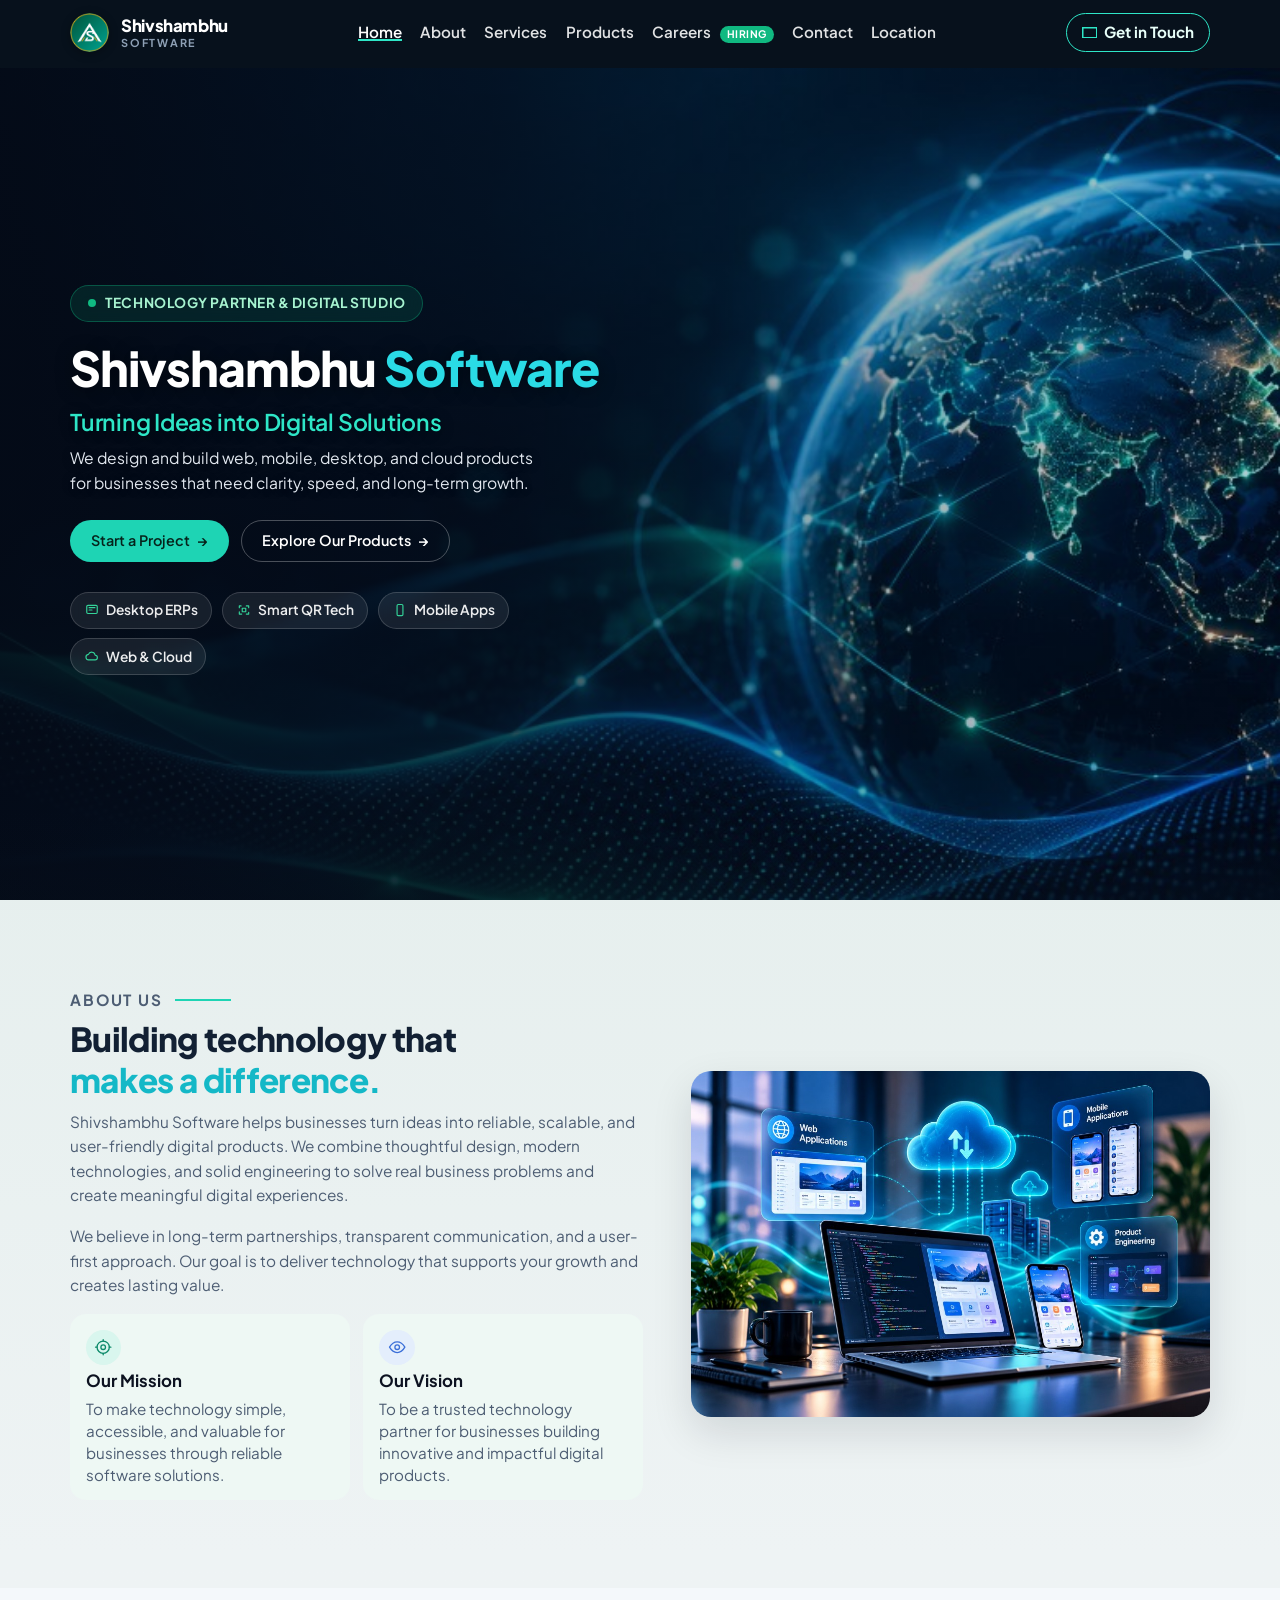
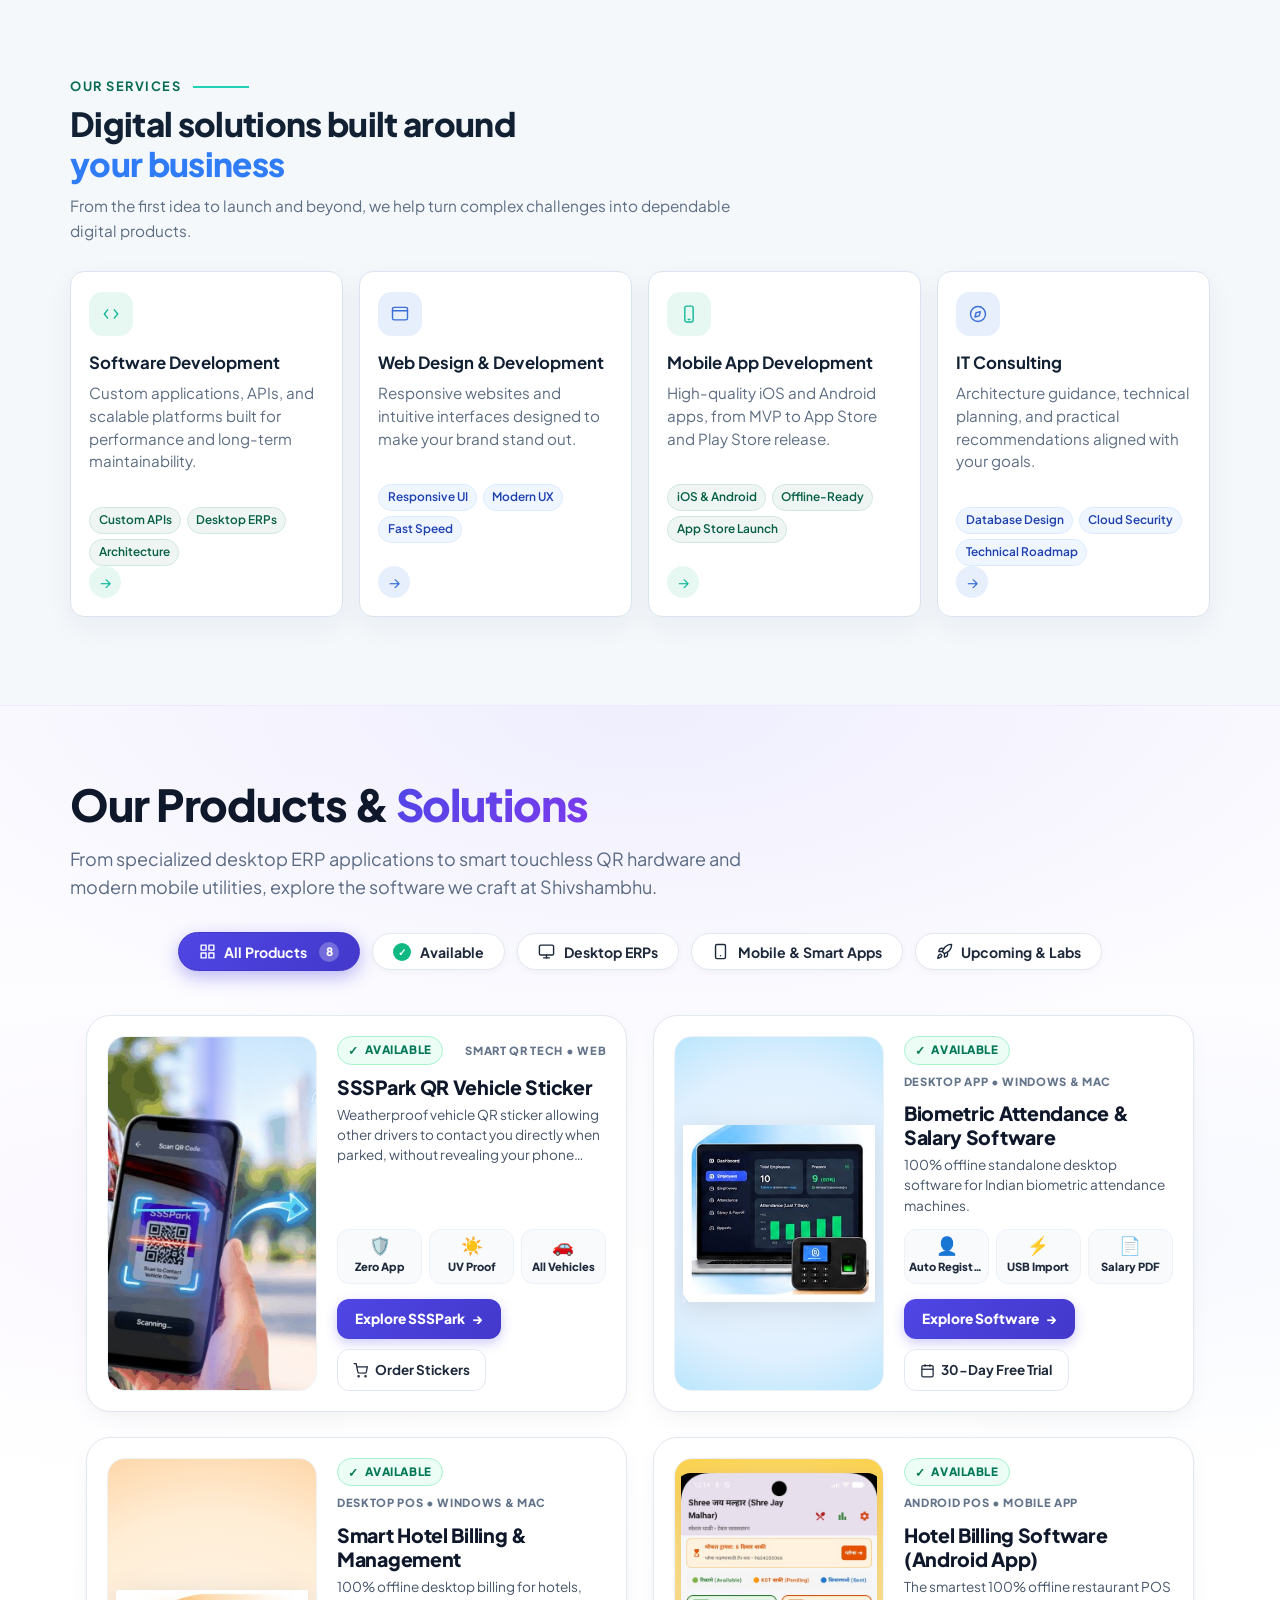
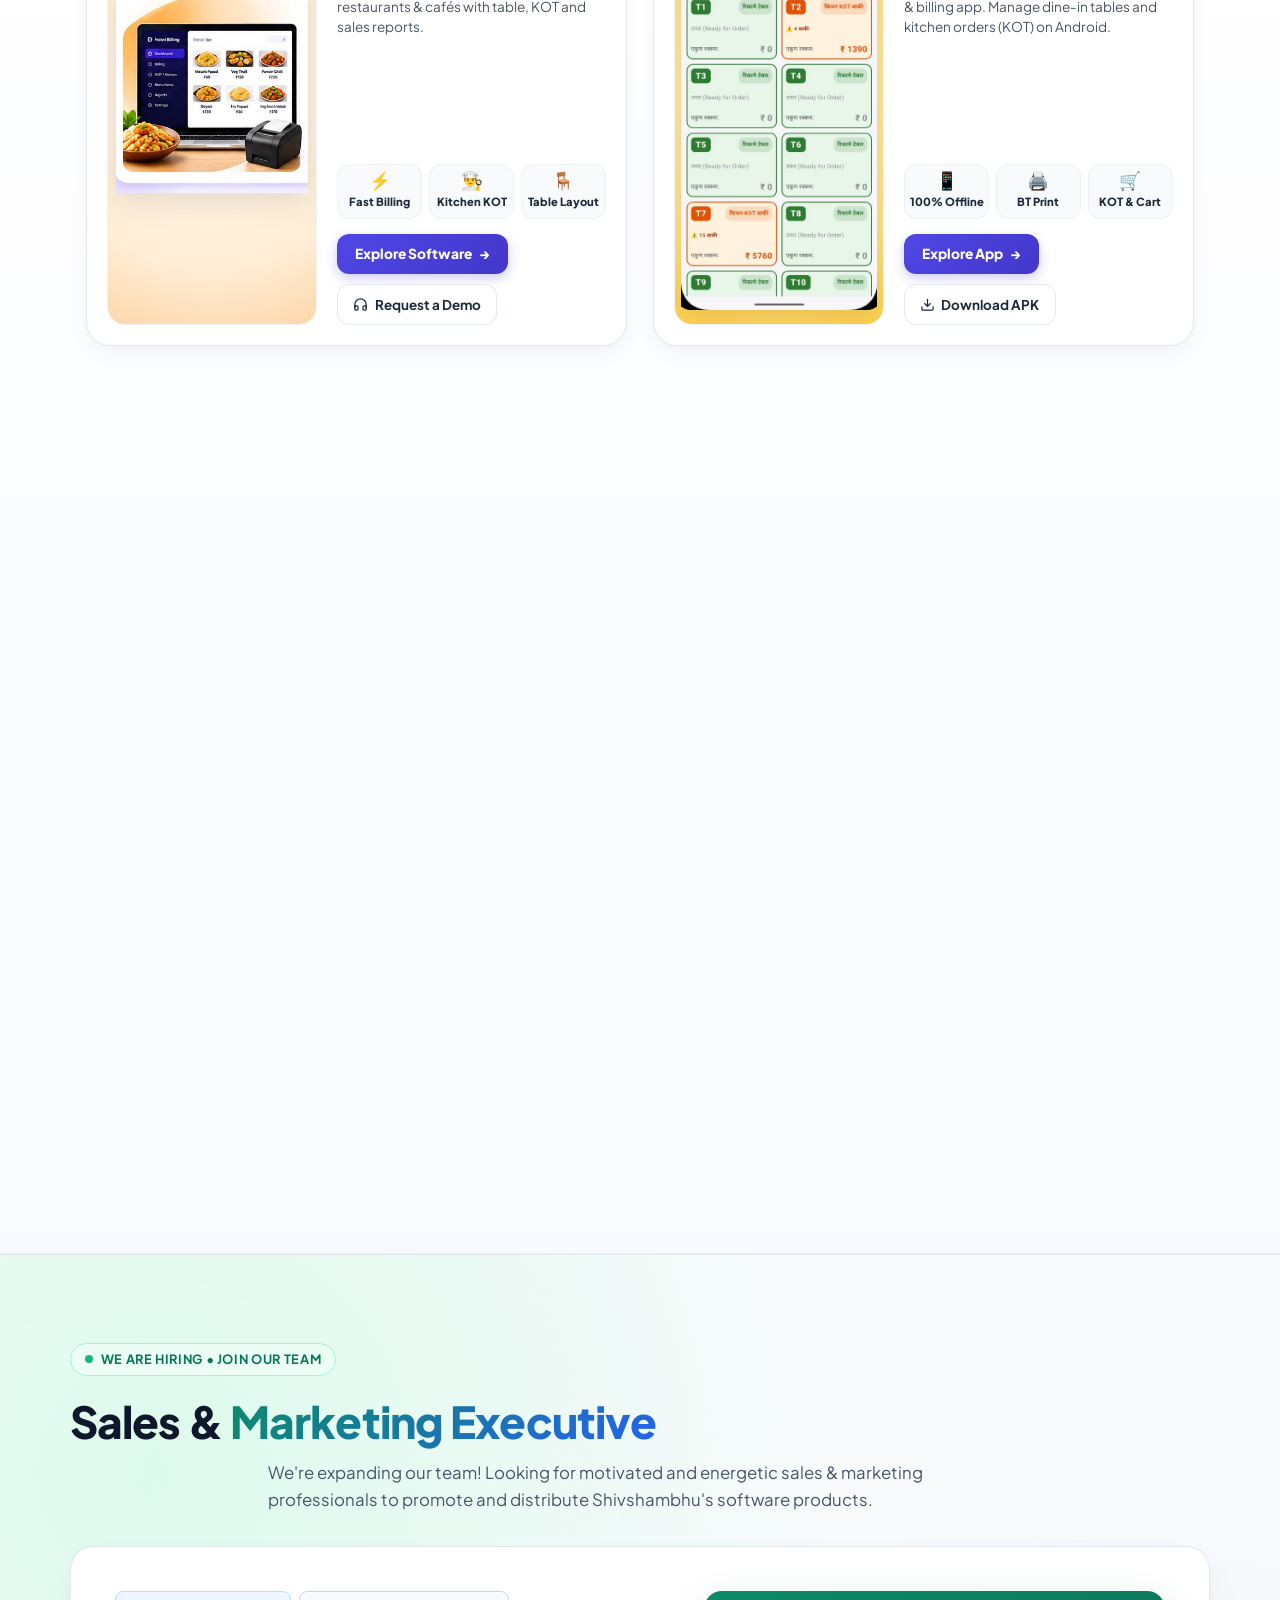
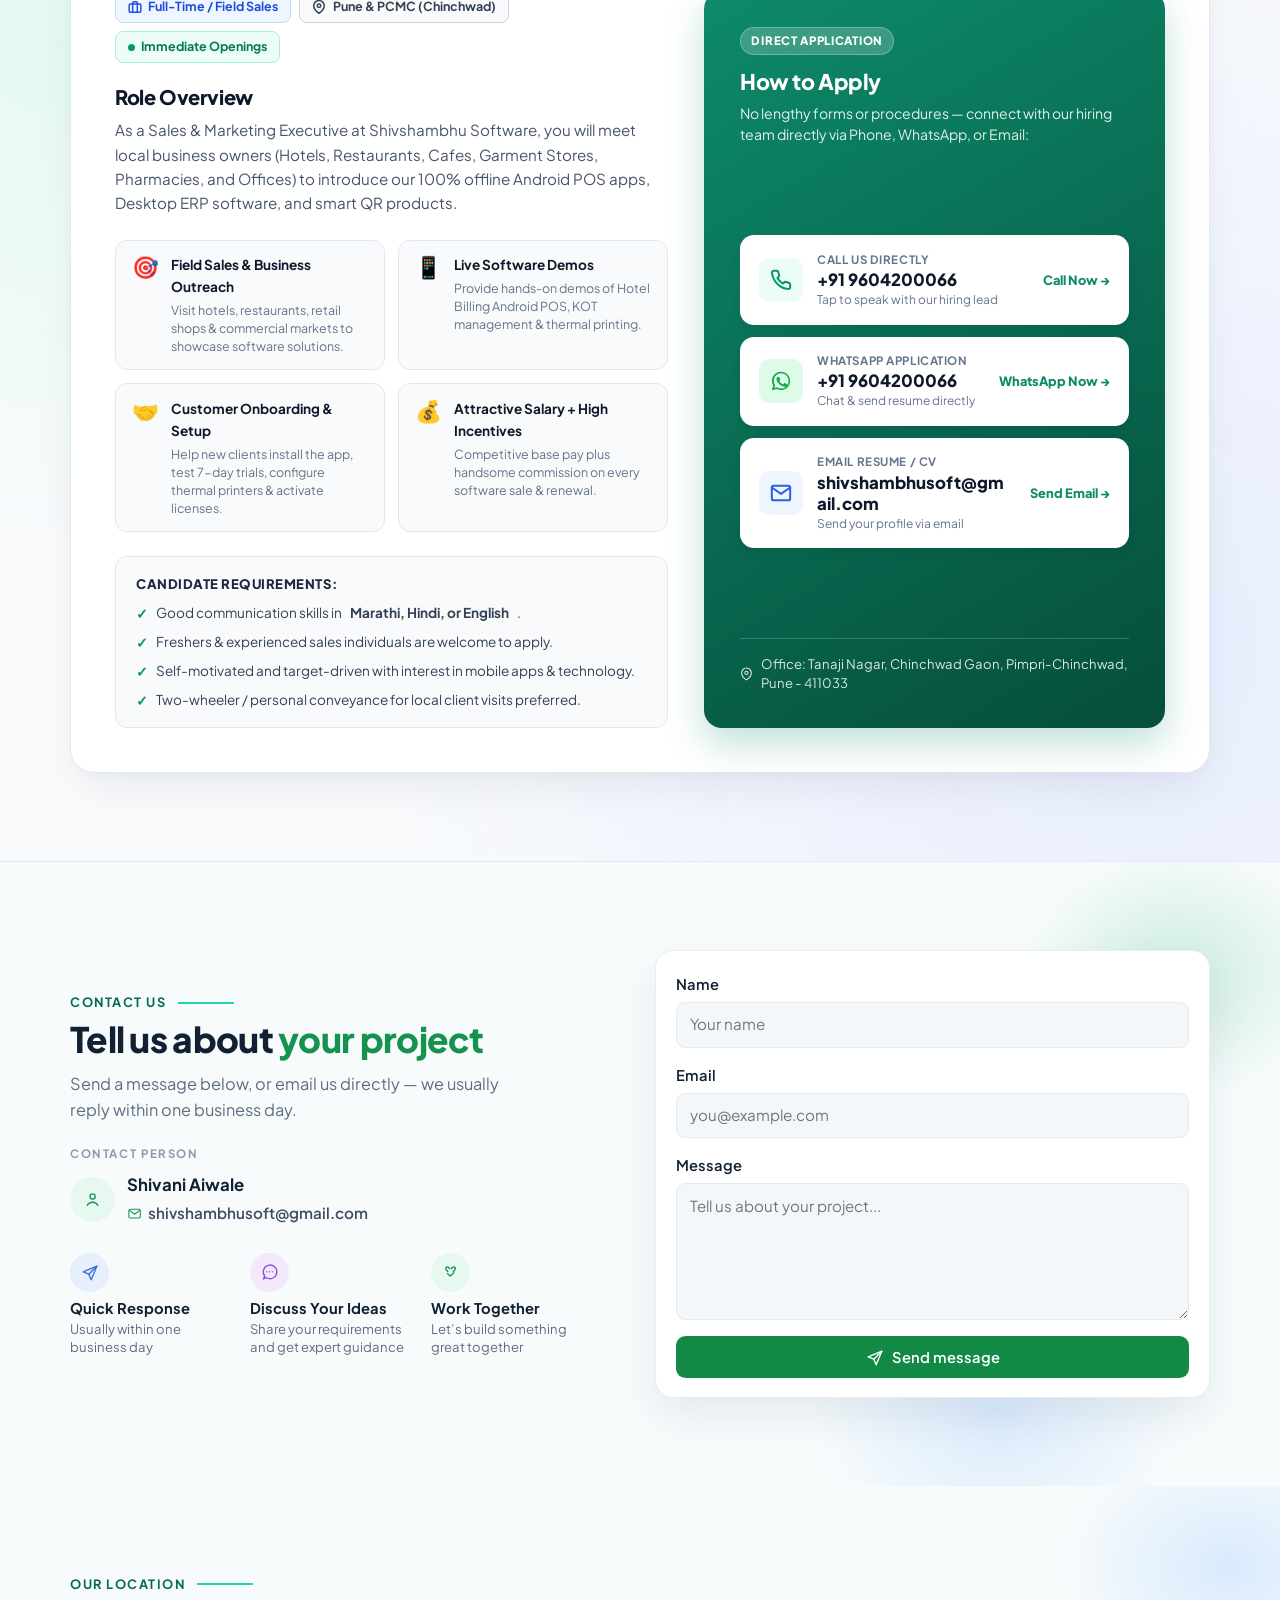
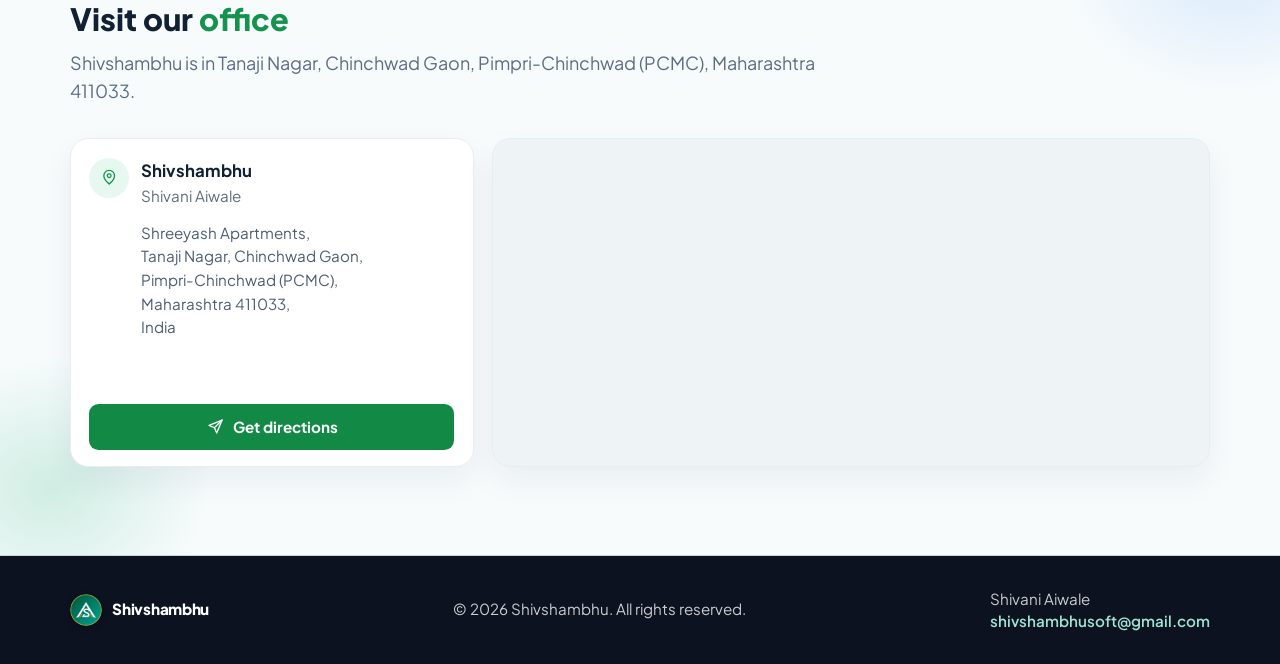
==== commit 0f12e842: "Fix text cutting on Smart Garment card: prevent feature tile grid overflow and optimize tile labels" ====
--- a/index.html
+++ b/index.html
@@ -28,7 +28,7 @@
   <link rel="preconnect" href="https://fonts.googleapis.com" />
   <link rel="preconnect" href="https://fonts.gstatic.com" crossorigin />
   <link href="https://fonts.googleapis.com/css2?family=Plus+Jakarta+Sans:wght@400;500;600;700;800&family=Source+Sans+3:wght@400;500;600;700&display=swap" rel="stylesheet" />
-  <link rel="stylesheet" href="css/styles.css?v=3.4" />
+  <link rel="stylesheet" href="css/styles.css?v=3.5" />
 </head>
 <body>
   <a class="skip-link" href="#main">Skip to content</a>
@@ -435,7 +435,7 @@
                   </div>
                   <div class="feature-tile">
                     <span class="tile-ico">👕</span>
-                    <span class="tile-lbl">Size &amp; Color Matrix</span>
+                    <span class="tile-lbl">Size &amp; Color</span>
                   </div>
                   <div class="feature-tile">
                     <span class="tile-ico">📲</span>
@@ -830,8 +830,8 @@
     </div>
   </footer>
 
-  <script src="js/products.js?v=3.4"></script>
-  <script src="js/team.js?v=3.4"></script>
-  <script src="js/main.js?v=3.4"></script>
+  <script src="js/products.js?v=3.5"></script>
+  <script src="js/team.js?v=3.5"></script>
+  <script src="js/main.js?v=3.5"></script>
 </body>
 </html>
--- a/css/styles.css
+++ b/css/styles.css
@@ -1228,23 +1228,26 @@
 /* Feature Tiles Row (3 Columns) */
 .product-features-row {
   display: grid;
-  grid-template-columns: repeat(3, 1fr);
-  gap: 0.45rem;
+  grid-template-columns: repeat(3, minmax(0, 1fr));
+  gap: 0.4rem;
   margin-top: auto;
   margin-bottom: 0.95rem;
+  width: 100%;
 }
 
 .feature-tile {
   background: #f8fafc;
   border: 1px solid #edf2f7;
   border-radius: 12px;
-  padding: 0.5rem 0.35rem;
+  padding: 0.45rem 0.25rem;
   text-align: center;
   display: flex;
   flex-direction: column;
   align-items: center;
   justify-content: center;
   gap: 0.2rem;
+  min-width: 0;
+  overflow: hidden;
 }
 
 .tile-ico {
@@ -1253,13 +1256,14 @@
 }
 
 .tile-lbl {
-  font-size: 0.72rem;
+  font-size: 0.7rem;
   font-weight: 800;
   color: #1e293b;
   white-space: nowrap;
   overflow: hidden;
   text-overflow: ellipsis;
   max-width: 100%;
+  display: block;
 }
 
 /* Product Card Actions */
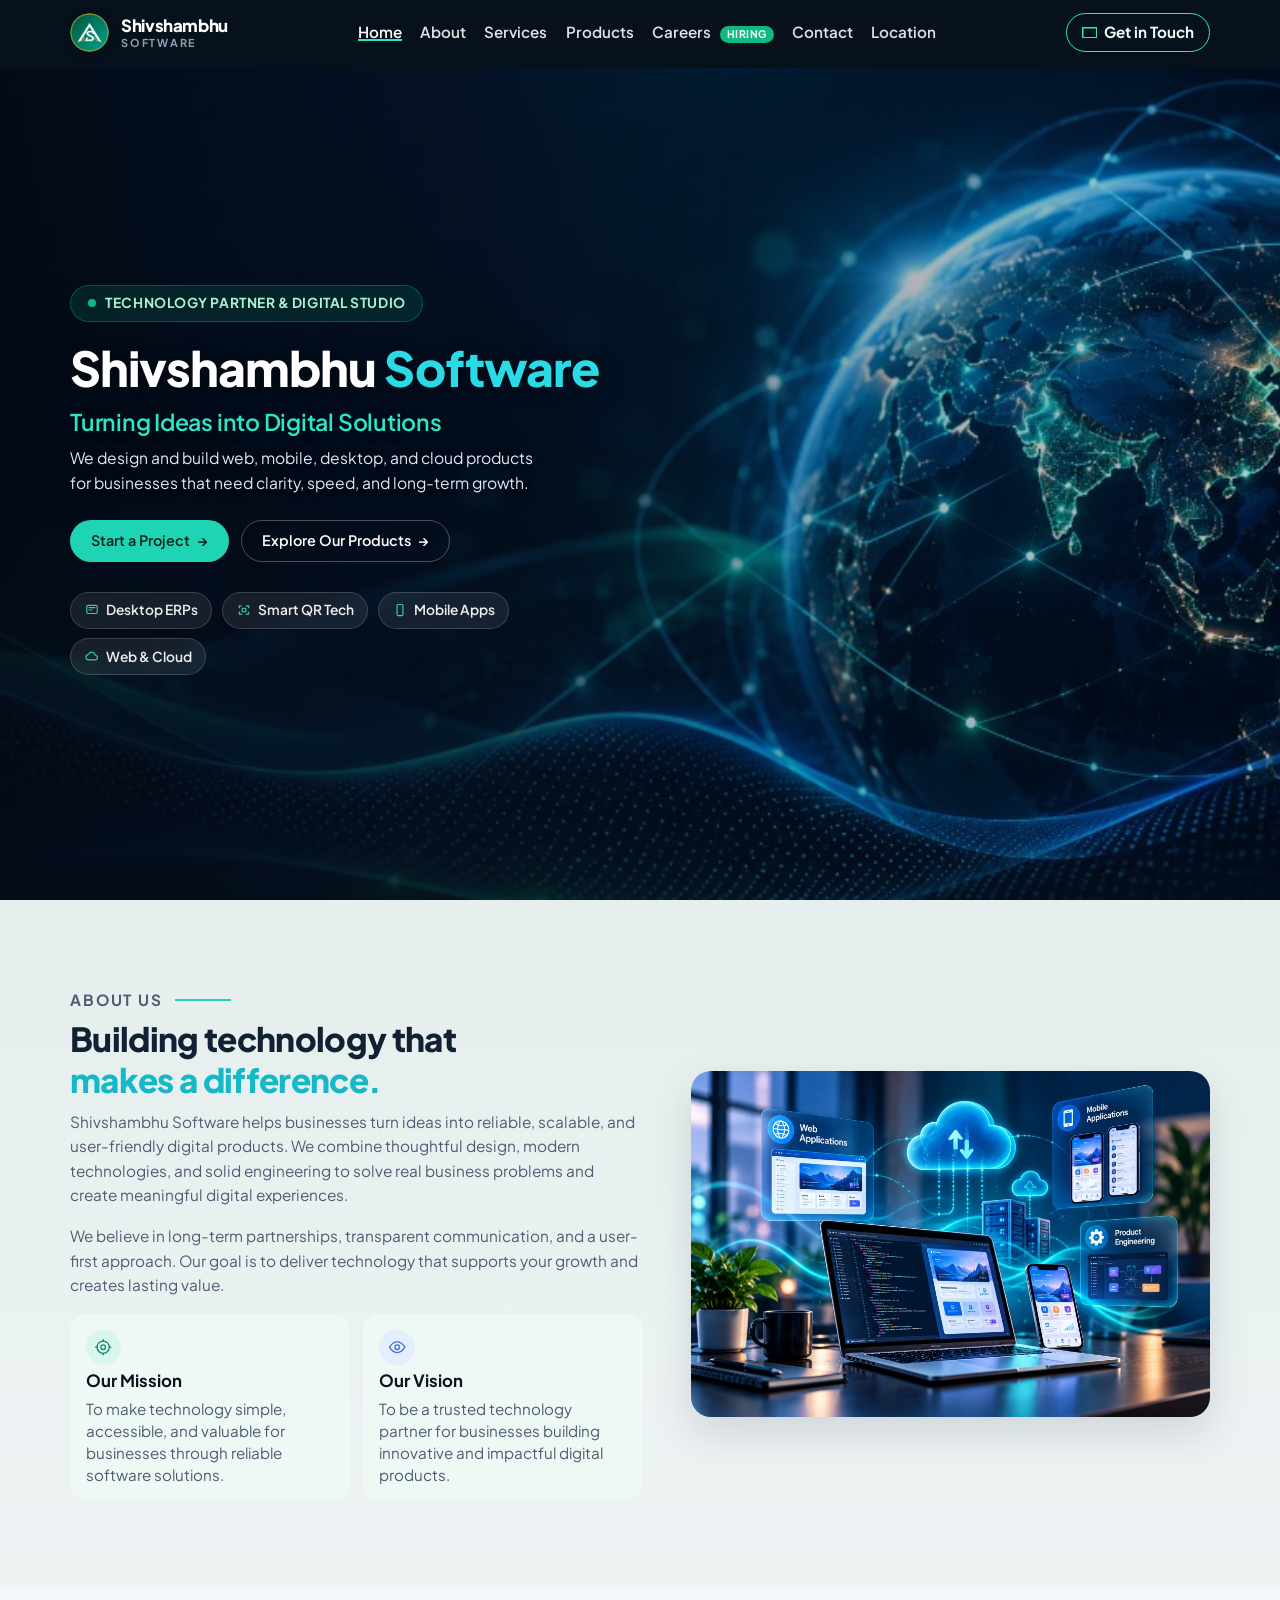
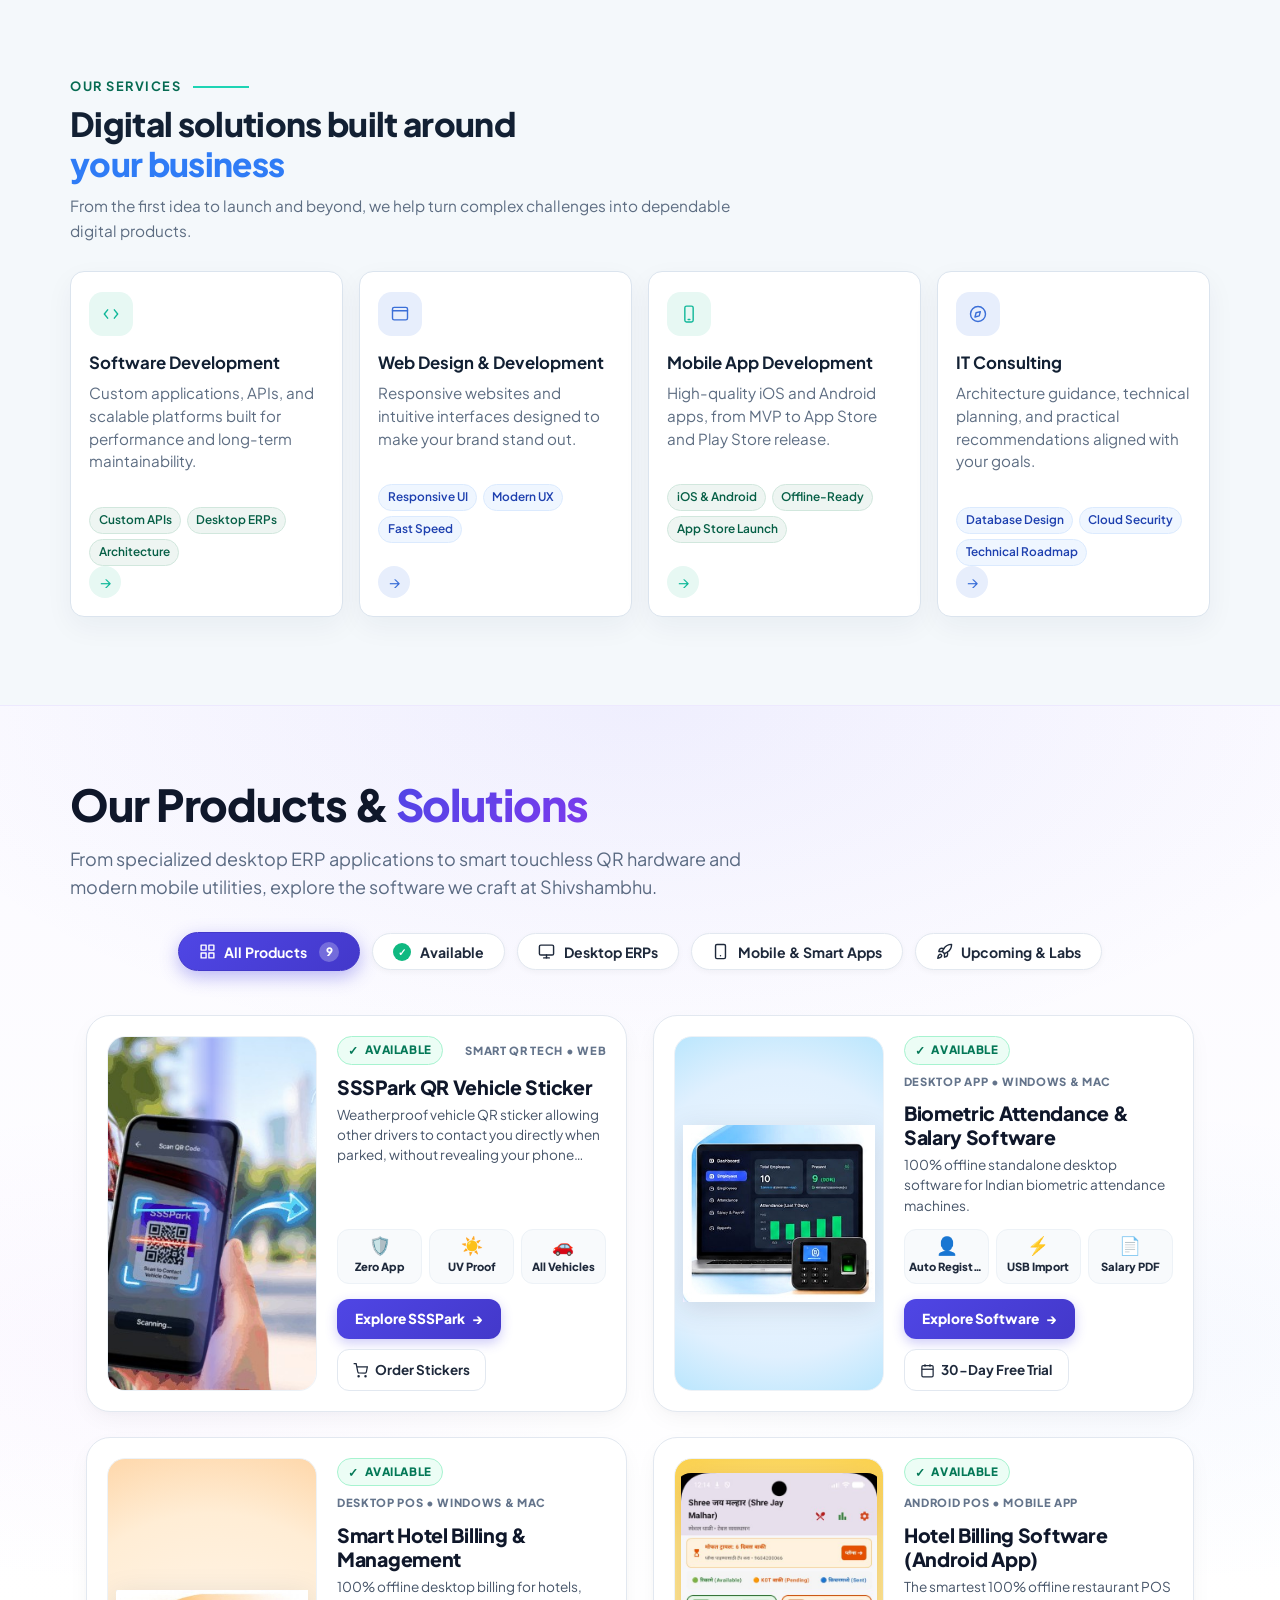
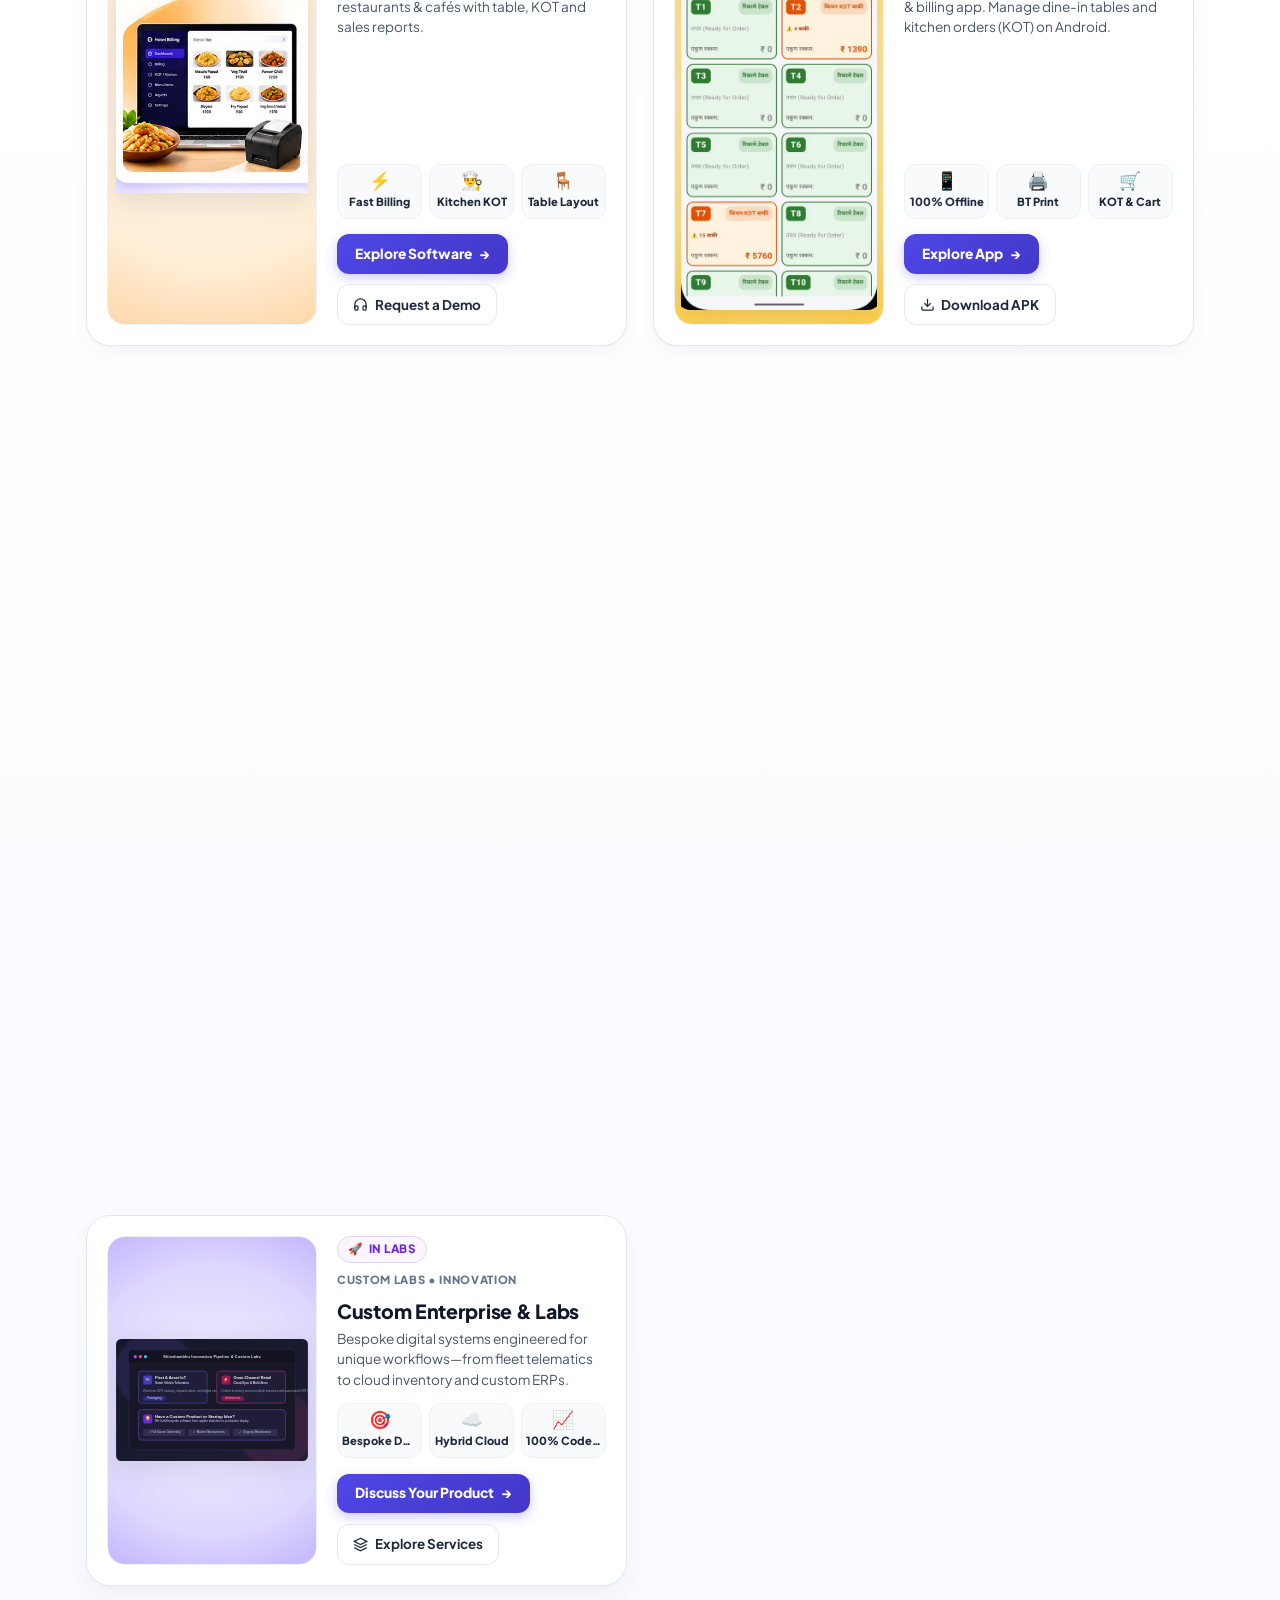
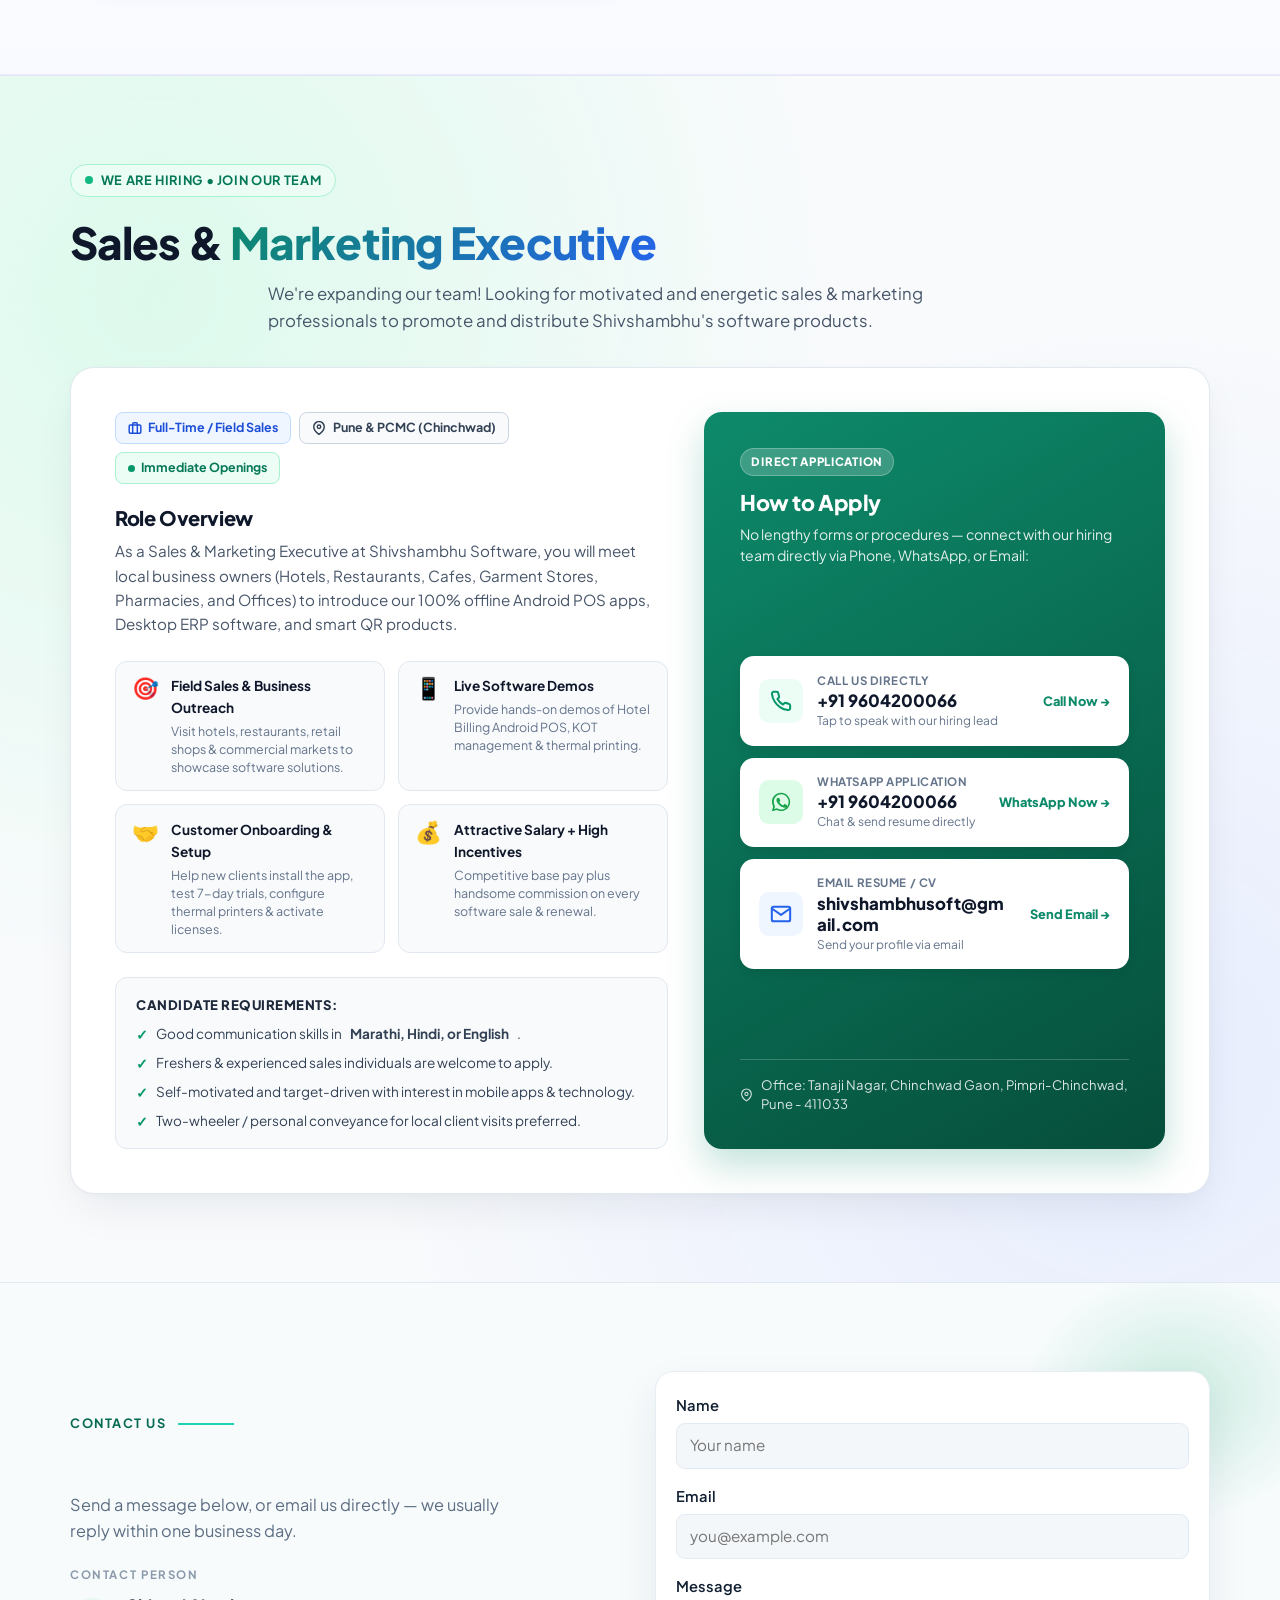
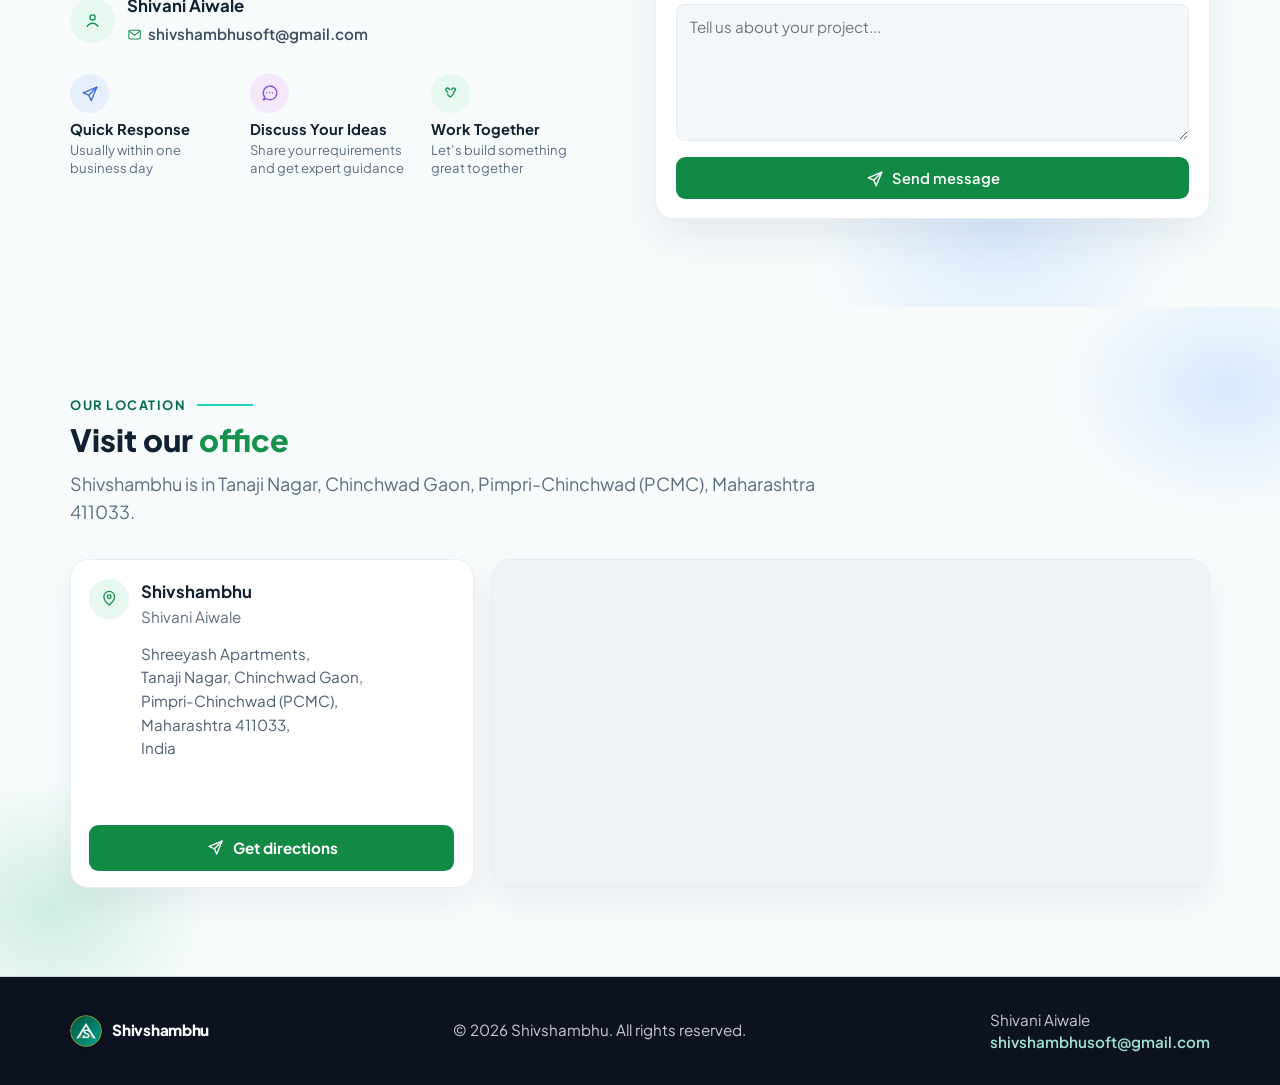
==== commit be4c1b97: "Add Smart Footwear Shop Manager product card, dedicated page, and APK download" ====
--- a/index.html
+++ b/index.html
@@ -28,7 +28,7 @@
   <link rel="preconnect" href="https://fonts.googleapis.com" />
   <link rel="preconnect" href="https://fonts.gstatic.com" crossorigin />
   <link href="https://fonts.googleapis.com/css2?family=Plus+Jakarta+Sans:wght@400;500;600;700;800&family=Source+Sans+3:wght@400;500;600;700&display=swap" rel="stylesheet" />
-  <link rel="stylesheet" href="css/styles.css?v=3.5" />
+  <link rel="stylesheet" href="css/styles.css?v=3.6" />
 </head>
 <body>
   <a class="skip-link" href="#main">Skip to content</a>
@@ -240,7 +240,7 @@
             <button class="filter-btn is-active" type="button" data-filter="all" role="tab" aria-selected="true">
               <svg class="filter-btn-ico" viewBox="0 0 24 24" fill="none" stroke="currentColor" stroke-width="2" stroke-linecap="round" stroke-linejoin="round"><rect x="3" y="3" width="7" height="7"></rect><rect x="14" y="3" width="7" height="7"></rect><rect x="14" y="14" width="7" height="7"></rect><rect x="3" y="14" width="7" height="7"></rect></svg>
               <span>All Products</span>
-              <span class="filter-count">8</span>
+              <span class="filter-count">9</span>
             </button>
             <button class="filter-btn" type="button" data-filter="available" role="tab" aria-selected="false">
               <span class="filter-check-badge">✓</span>
@@ -450,7 +450,44 @@
             </div>
           </article>
 
-          <!-- Product 6: Medical Store Desktop Application -->
+          <!-- Product 6: Smart Footwear Shop Manager -->
+          <article class="product-item-card reveal" data-category="available mobile">
+            <div class="product-card-preview preview-footwear">
+              <img src="assets/footwear-preview.svg" alt="Smart Footwear Shop Manager mobile app POS billing and shoe size stock management" loading="lazy" />
+            </div>
+            <div class="product-card-details">
+              <div class="product-card-header">
+                <span class="product-status-pill status-available">
+                  <span class="status-chk">✓</span> AVAILABLE
+                </span>
+                <span class="product-platform-tag">Android POS • Footwear Retail</span>
+              </div>
+              <div class="product-card-body">
+                <h3>Smart Footwear Shop Manager</h3>
+                <p>The ultimate POS billing, barcode &amp; pair stock management solution for footwear stores, shoe outlets, and footwear retail.</p>
+                <div class="product-features-row">
+                  <div class="feature-tile">
+                    <span class="tile-ico">⚡</span>
+                    <span class="tile-lbl">5-Sec Barcode</span>
+                  </div>
+                  <div class="feature-tile">
+                    <span class="tile-ico">👟</span>
+                    <span class="tile-lbl">Size &amp; Pairs</span>
+                  </div>
+                  <div class="feature-tile">
+                    <span class="tile-ico">📲</span>
+                    <span class="tile-lbl">UPI &amp; WhatsApp</span>
+                  </div>
+                </div>
+              </div>
+              <div class="product-card-actions">
+                <a class="btn btn-prod-primary" href="footwear-manage.html">Explore App <span aria-hidden="true">→</span></a>
+                <a class="btn btn-prod-secondary" href="footwear-manage.html#download"><svg width="15" height="15" viewBox="0 0 24 24" fill="none" stroke="currentColor" stroke-width="2"><path d="M21 15v4a2 2 0 0 1-2 2H5a2 2 0 0 1-2-2v-4"></path><polyline points="7 10 12 15 17 10"></polyline><line x1="12" y1="15" x2="12" y2="3"></line></svg> Download APK</a>
+              </div>
+            </div>
+          </article>
+
+          <!-- Product 7: Medical Store Desktop Application -->
           <article class="product-item-card reveal" data-category="desktop recent">
             <div class="product-card-preview preview-medical">
               <img src="assets/medical-app-preview.svg?v=2" alt="Medical Store Desktop Application stock and rack management screen" loading="lazy" />
@@ -487,7 +524,7 @@
             </div>
           </article>
 
-          <!-- Product 7: CashCount App -->
+          <!-- Product 8: CashCount App -->
           <article class="product-item-card reveal" data-category="mobile soon pipeline">
             <div class="product-card-preview preview-cashcount">
               <img src="assets/cashcount-preview.png?v=2" alt="CashCount smart cash denomination tally mobile app" loading="lazy" />
@@ -524,7 +561,7 @@
             </div>
           </article>
 
-          <!-- Product 8: Custom Enterprise & Upcoming Products -->
+          <!-- Product 9: Custom Enterprise & Upcoming Products -->
           <article class="product-item-card reveal" data-category="pipeline">
             <div class="product-card-preview preview-labs">
               <img src="assets/upcoming-preview.svg" alt="Shivshambhu custom software engineering and upcoming product labs" loading="lazy" />
@@ -830,8 +867,8 @@
     </div>
   </footer>
 
-  <script src="js/products.js?v=3.5"></script>
-  <script src="js/team.js?v=3.5"></script>
-  <script src="js/main.js?v=3.5"></script>
+  <script src="js/products.js?v=3.6"></script>
+  <script src="js/team.js?v=3.6"></script>
+  <script src="js/main.js?v=3.6"></script>
 </body>
 </html>
--- a/css/styles.css
+++ b/css/styles.css
@@ -1092,6 +1092,9 @@
 .preview-shop-manage {
   background: radial-gradient(circle at 50% 50%, #ecfdf5 0%, #a7f3d0 70%, #6ee7b7 100%);
 }
+.preview-footwear {
+  background: radial-gradient(circle at 50% 50%, #f5f3ff 0%, #ede9fe 70%, #ddd6fe 100%);
+}
 .preview-medical {
   background: radial-gradient(circle at 50% 50%, #0f172a 0%, #090d16 100%);
 }
@@ -1109,7 +1112,8 @@
   max-height: 94%;
 }
 
-.preview-shop-manage img {
+.preview-shop-manage img,
+.preview-footwear img {
   object-fit: contain;
 }
 
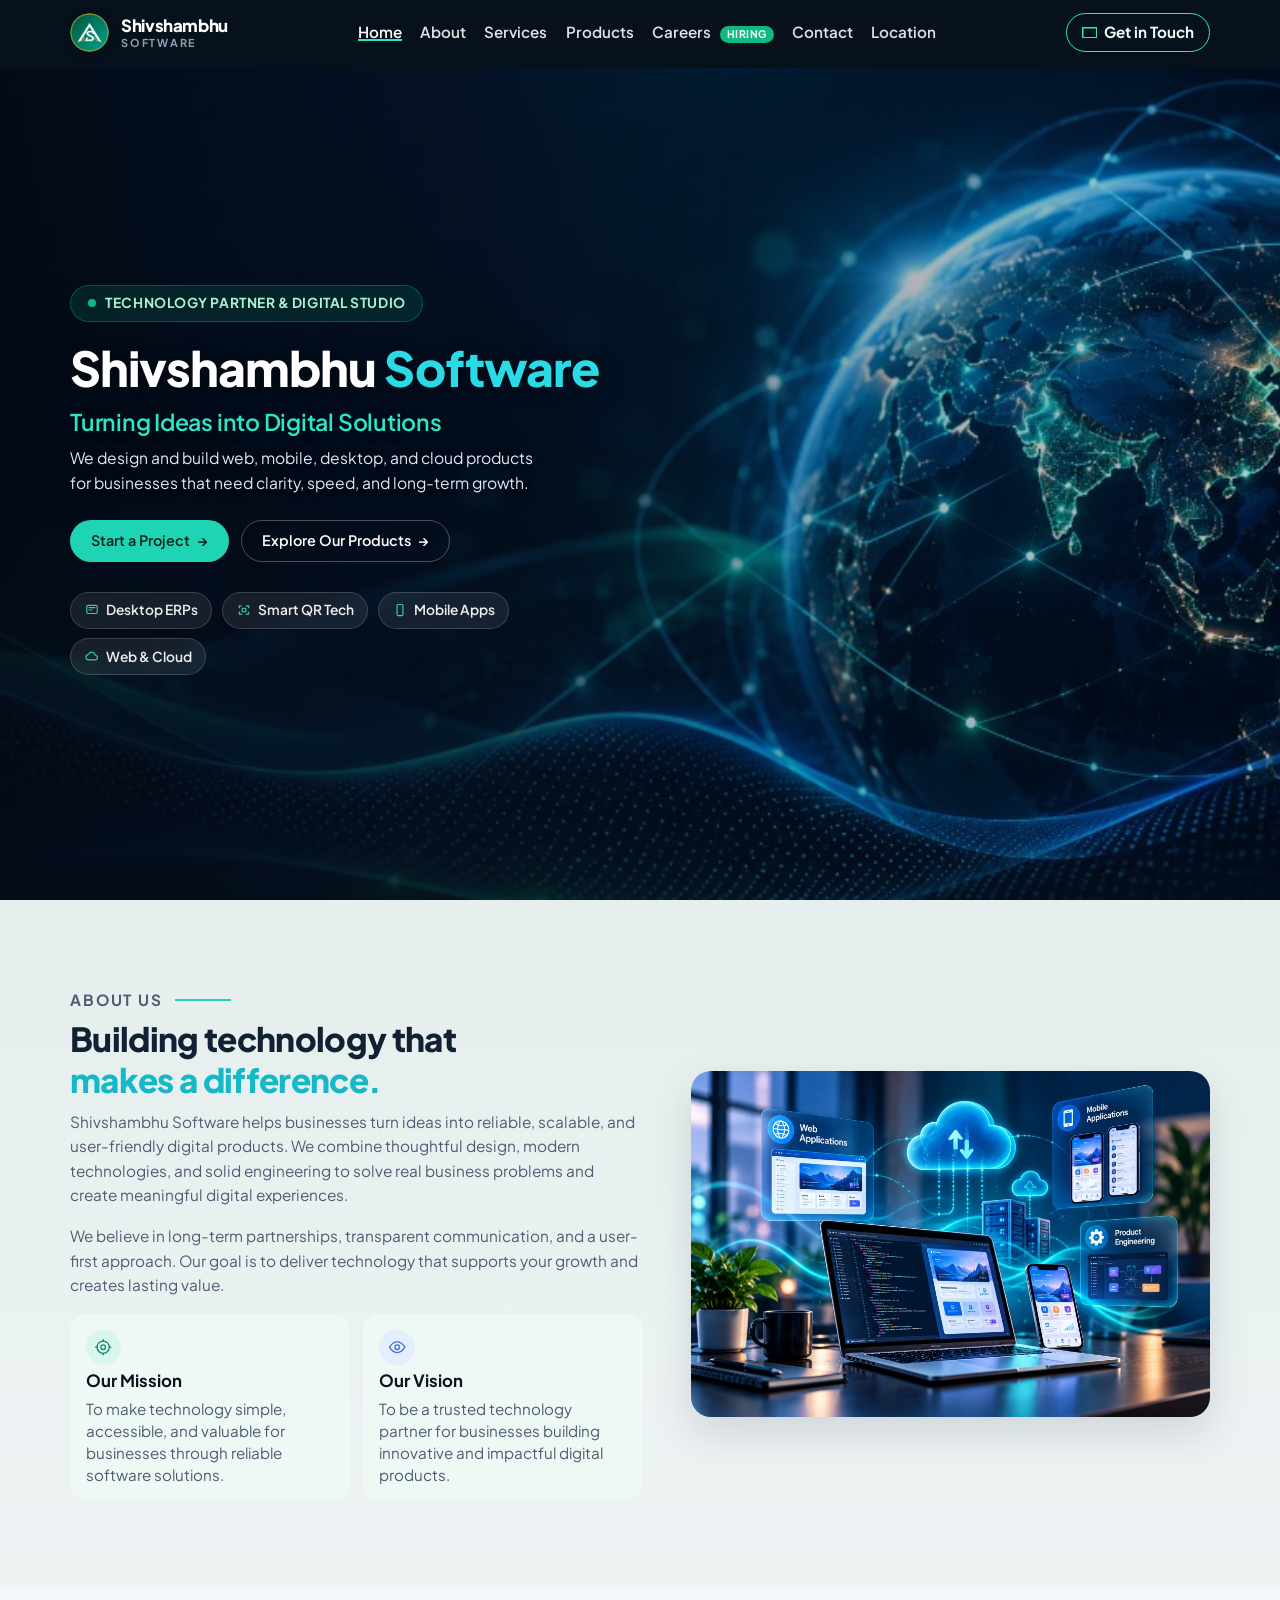
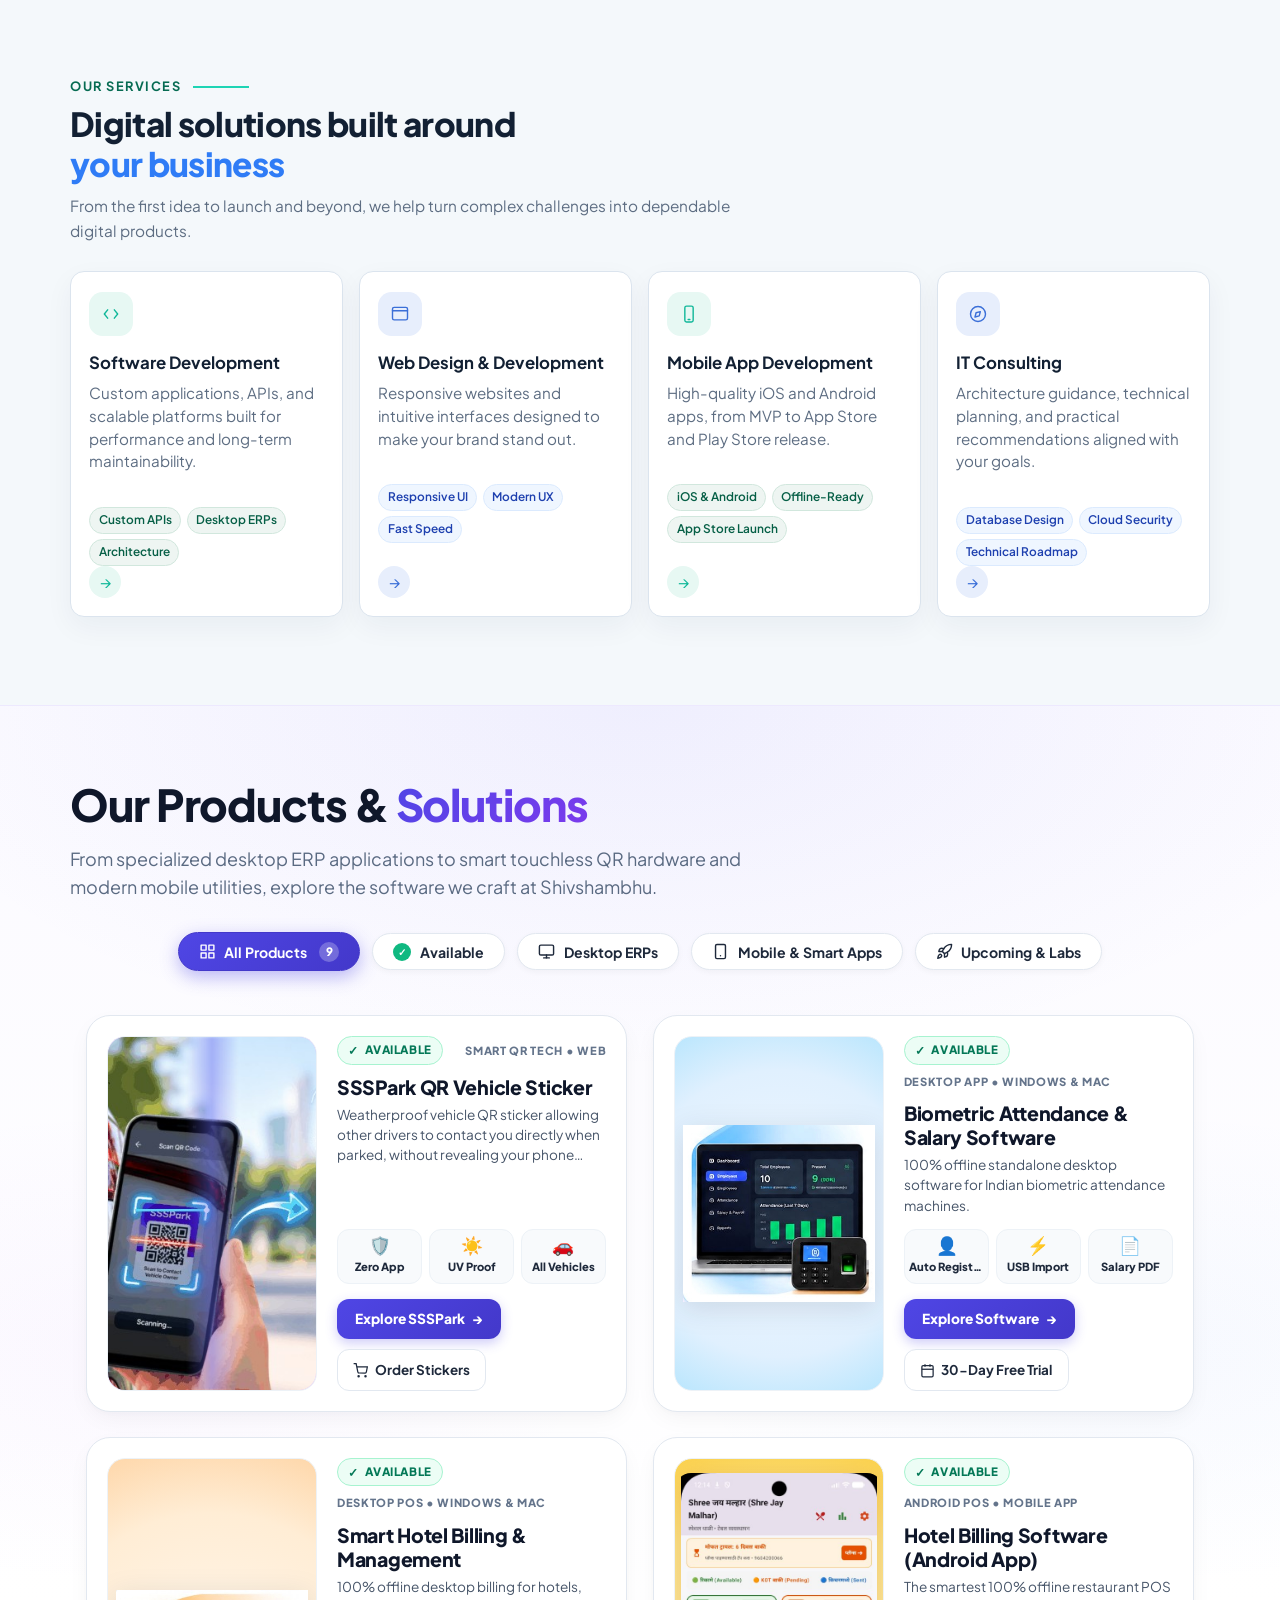
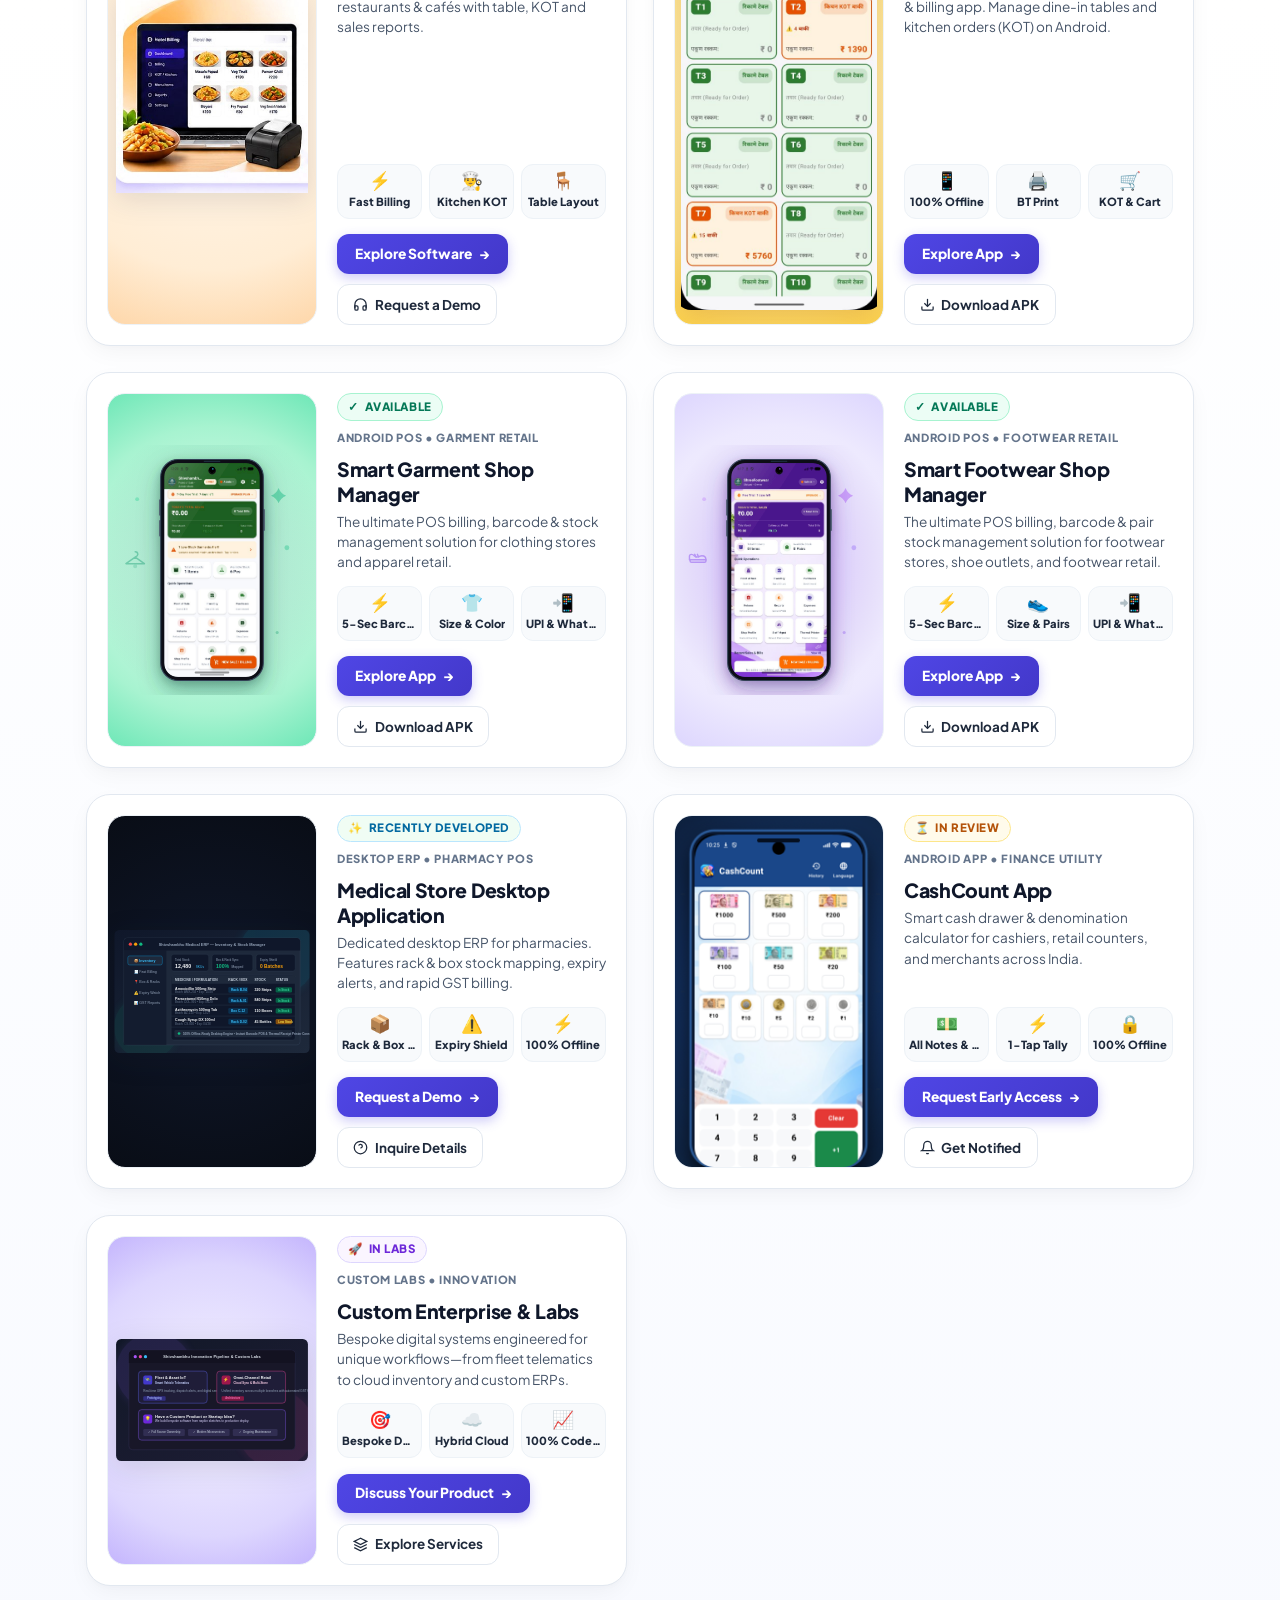
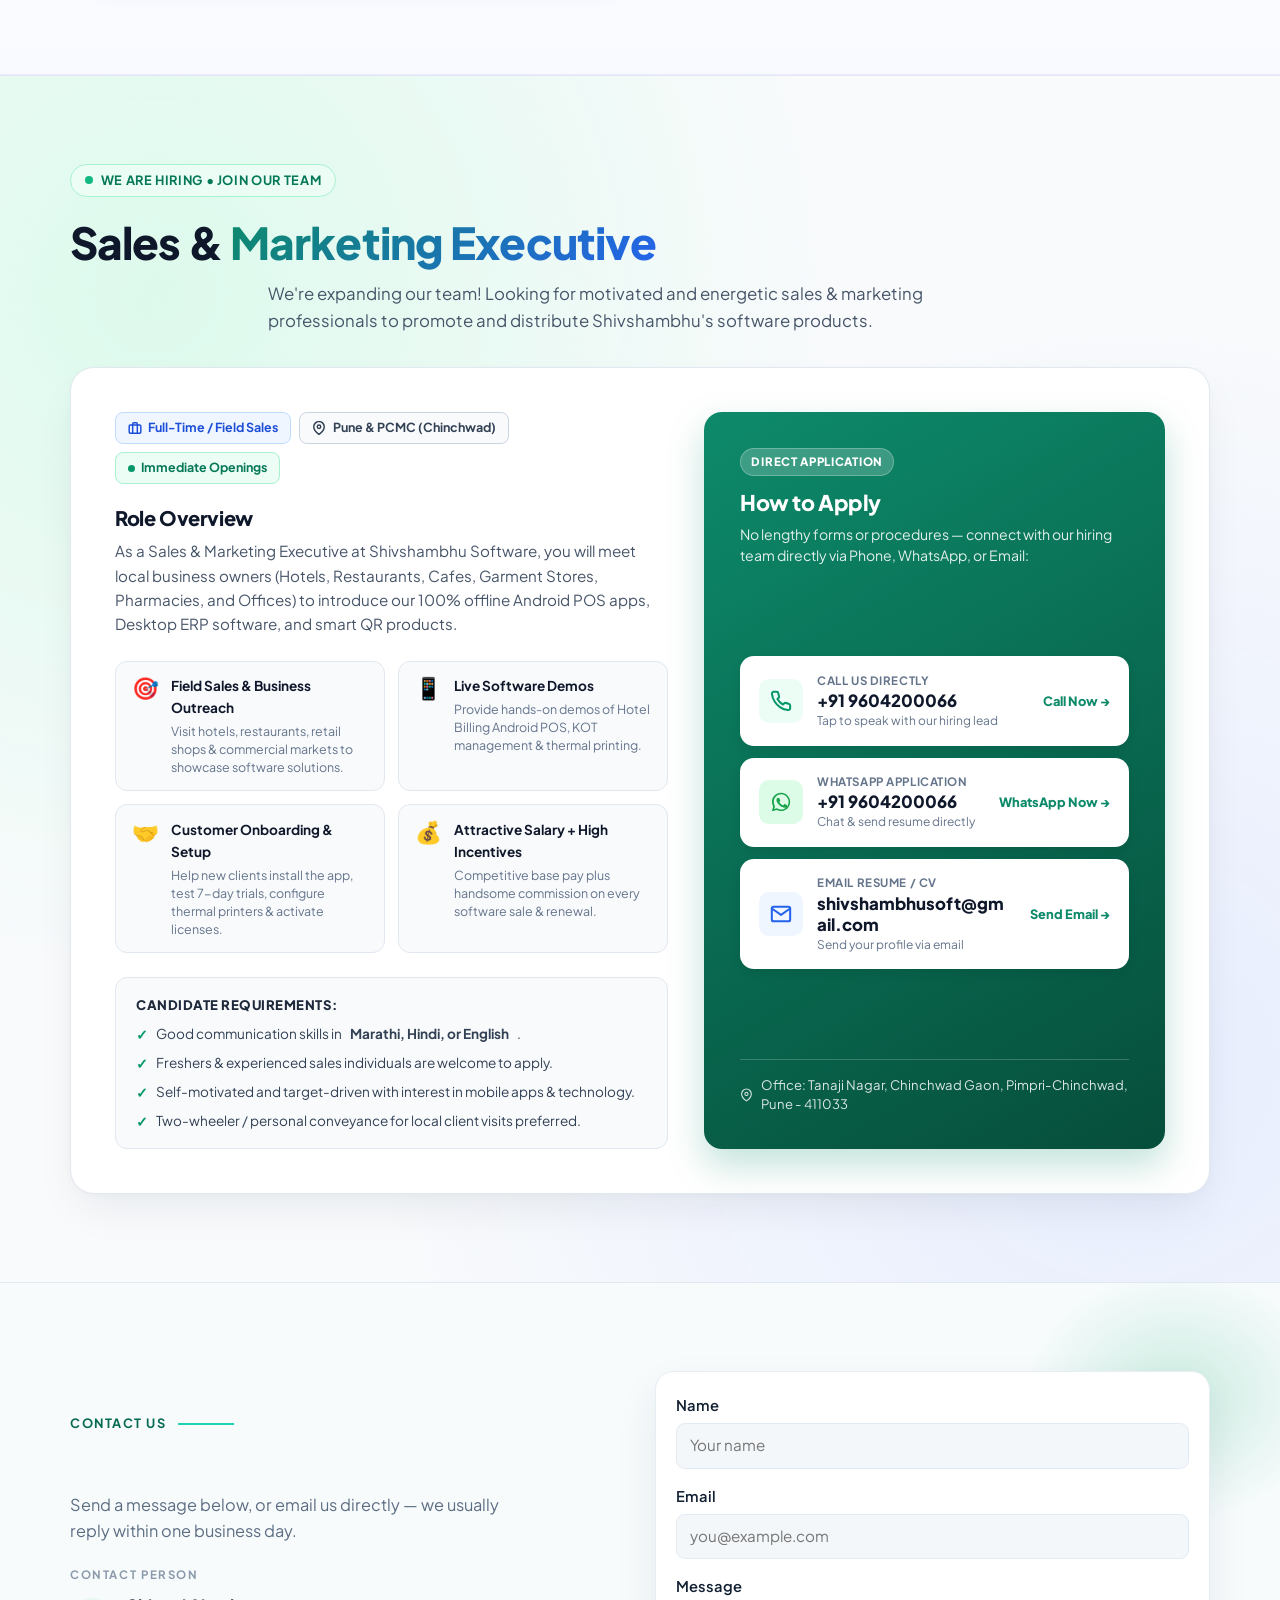
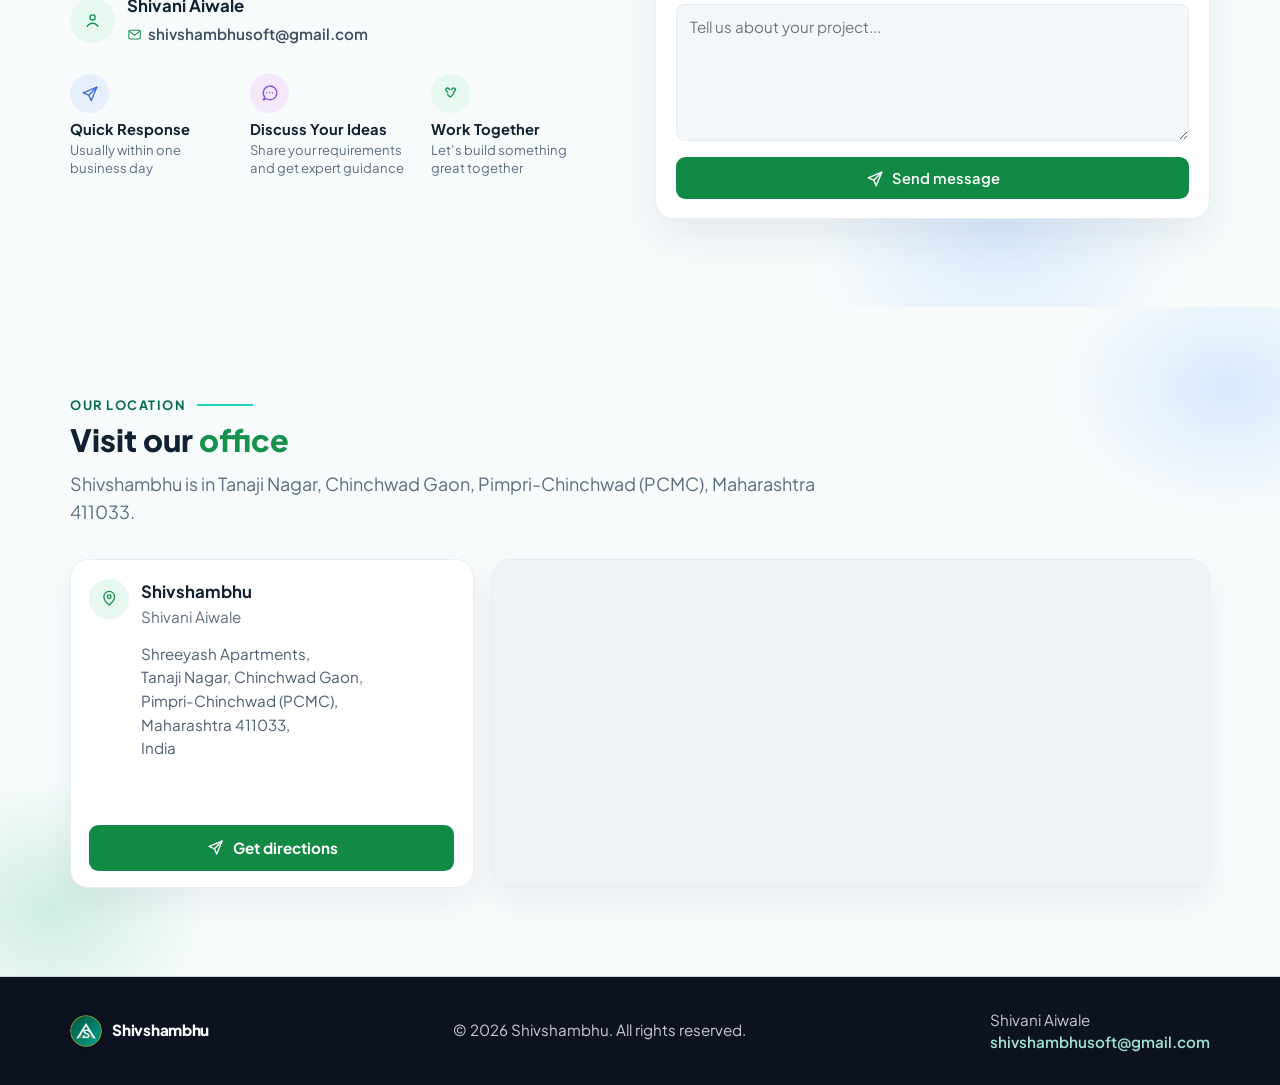
==== commit 5f1967c2: "Fix Explore More Solutions card layout, media height, and button styles in footwear-manage.html" ====
--- a/index.html
+++ b/index.html
@@ -28,7 +28,7 @@
   <link rel="preconnect" href="https://fonts.googleapis.com" />
   <link rel="preconnect" href="https://fonts.gstatic.com" crossorigin />
   <link href="https://fonts.googleapis.com/css2?family=Plus+Jakarta+Sans:wght@400;500;600;700;800&family=Source+Sans+3:wght@400;500;600;700&display=swap" rel="stylesheet" />
-  <link rel="stylesheet" href="css/styles.css?v=3.6" />
+  <link rel="stylesheet" href="css/styles.css?v=3.7" />
 </head>
 <body>
   <a class="skip-link" href="#main">Skip to content</a>
--- a/css/styles.css
+++ b/css/styles.css
@@ -1416,21 +1416,49 @@
 }
 
 .more-prod-media {
+  position: relative;
   width: 100%;
-  height: 150px;
+  height: 165px;
   background: #0f172a;
   overflow: hidden;
+  display: flex;
+  align-items: center;
+  justify-content: center;
 }
 
 .more-prod-media img {
   width: 100%;
   height: 100%;
   object-fit: cover;
+  object-position: center top;
   transition: transform 0.5s ease;
 }
 
 .more-prod-card:hover .more-prod-media img {
   transform: scale(1.03);
+}
+
+.more-prod-media.preview-shop-manage,
+.more-prod-media.preview-hotel-app,
+.more-prod-media.preview-footwear {
+  display: flex;
+  align-items: center;
+  justify-content: center;
+  padding: 0.65rem;
+}
+
+.more-prod-media.preview-shop-manage img,
+.more-prod-media.preview-hotel-app img,
+.more-prod-media.preview-footwear img {
+  width: auto;
+  max-width: 90%;
+  max-height: 90%;
+  object-fit: contain;
+  border-radius: 12px;
+}
+
+.more-prod-media.preview-hotel-app img {
+  filter: drop-shadow(0 6px 14px rgba(180, 83, 9, 0.25));
 }
 
 .more-prod-content {
@@ -1484,13 +1512,34 @@
   border: 1px solid #e2e8f0;
 }
 
-.more-prod-content .btn {
+.more-prod-content .btn,
+.more-prod-content .btn-studio-line {
   align-self: flex-start;
-  min-height: 2.3rem;
-  padding: 0.45rem 1rem;
-  font-size: 0.84rem;
-  font-weight: 600;
-  border-radius: 8px;
+  display: inline-flex;
+  align-items: center;
+  gap: 0.45rem;
+  min-height: 2.35rem;
+  padding: 0.5rem 1.25rem;
+  font-family: var(--font-body);
+  font-size: 0.85rem;
+  font-weight: 700;
+  border-radius: 999px;
+  background: #ffffff;
+  color: #1e293b !important;
+  border: 1.5px solid #cbd5e1 !important;
+  text-decoration: none;
+  box-shadow: 0 2px 5px rgba(0, 0, 0, 0.04);
+  transition: all 0.2s cubic-bezier(0.16, 1, 0.3, 1);
+  margin-top: auto;
+}
+
+.more-prod-content .btn:hover,
+.more-prod-content .btn-studio-line:hover {
+  background: #4f46e5 !important;
+  color: #ffffff !important;
+  border-color: #4f46e5 !important;
+  transform: translateY(-2px);
+  box-shadow: 0 6px 16px rgba(79, 70, 229, 0.25);
 }
 
 /* ========================================================
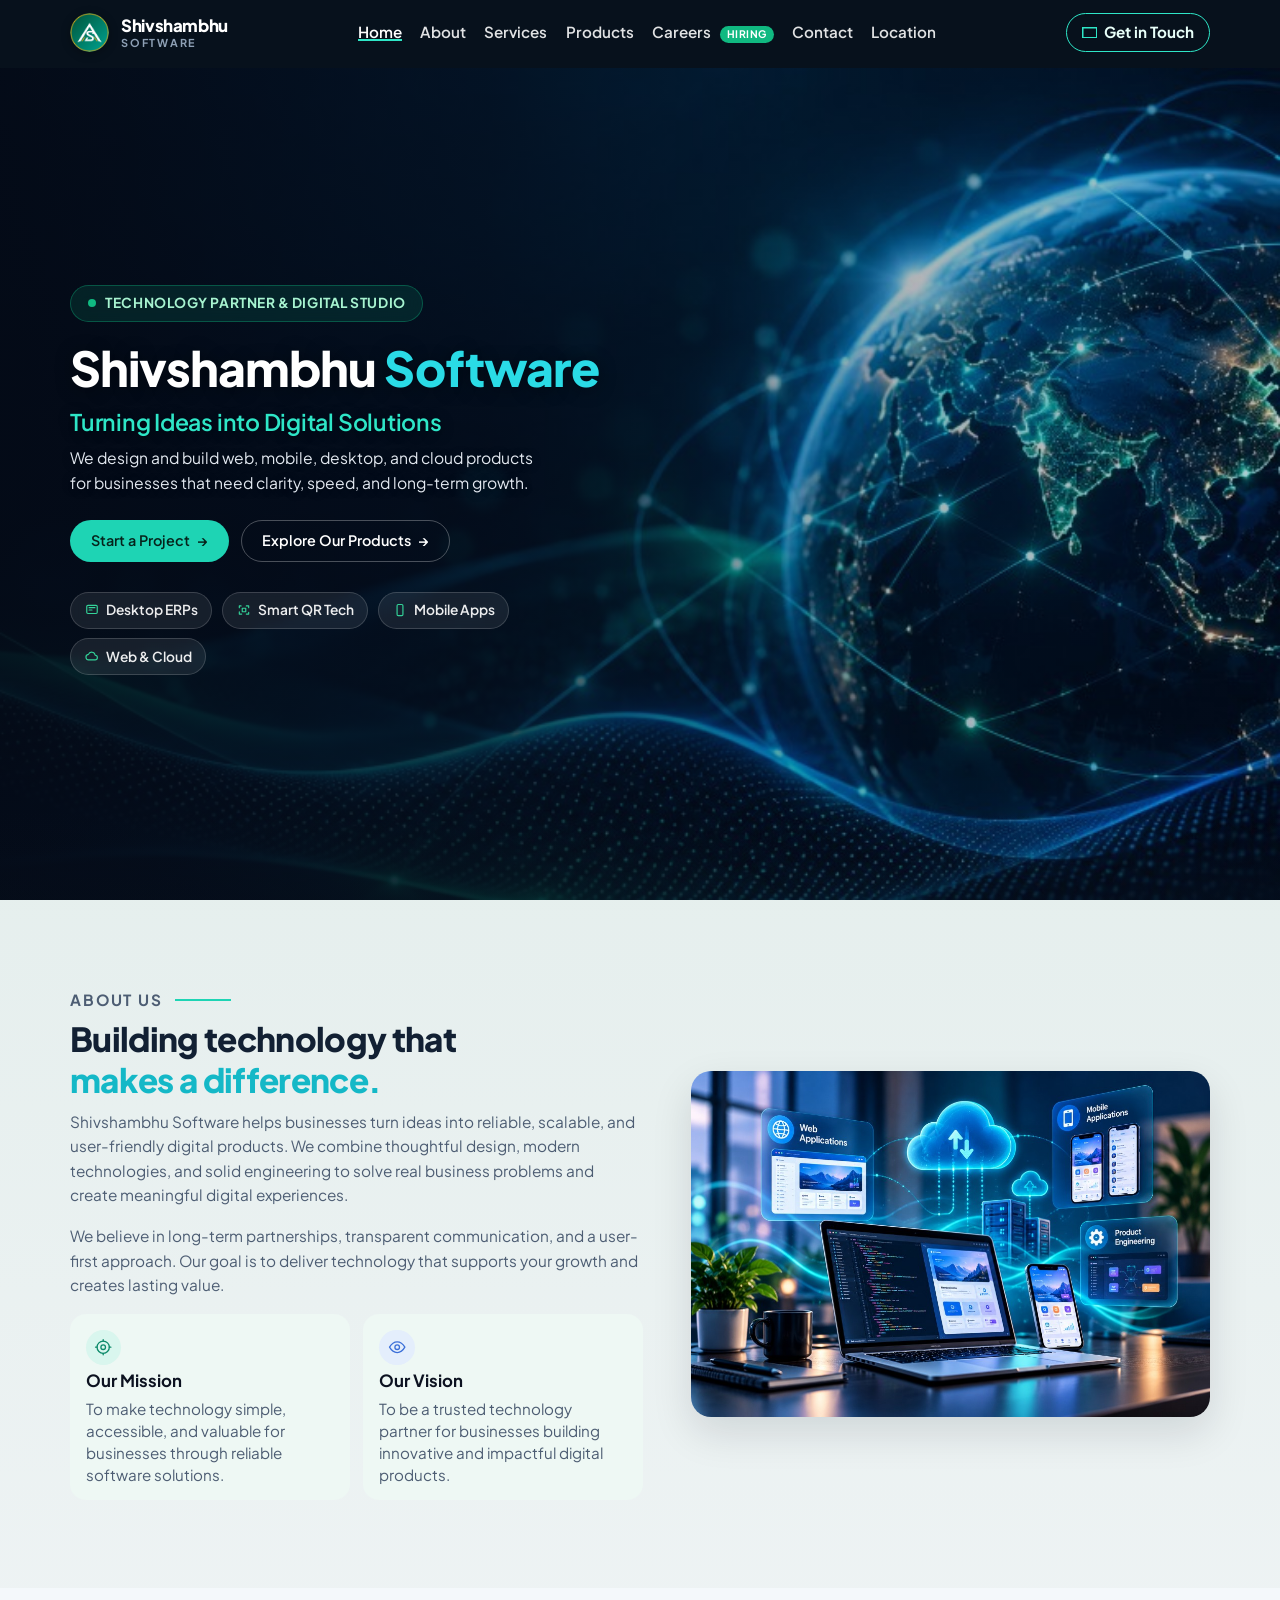
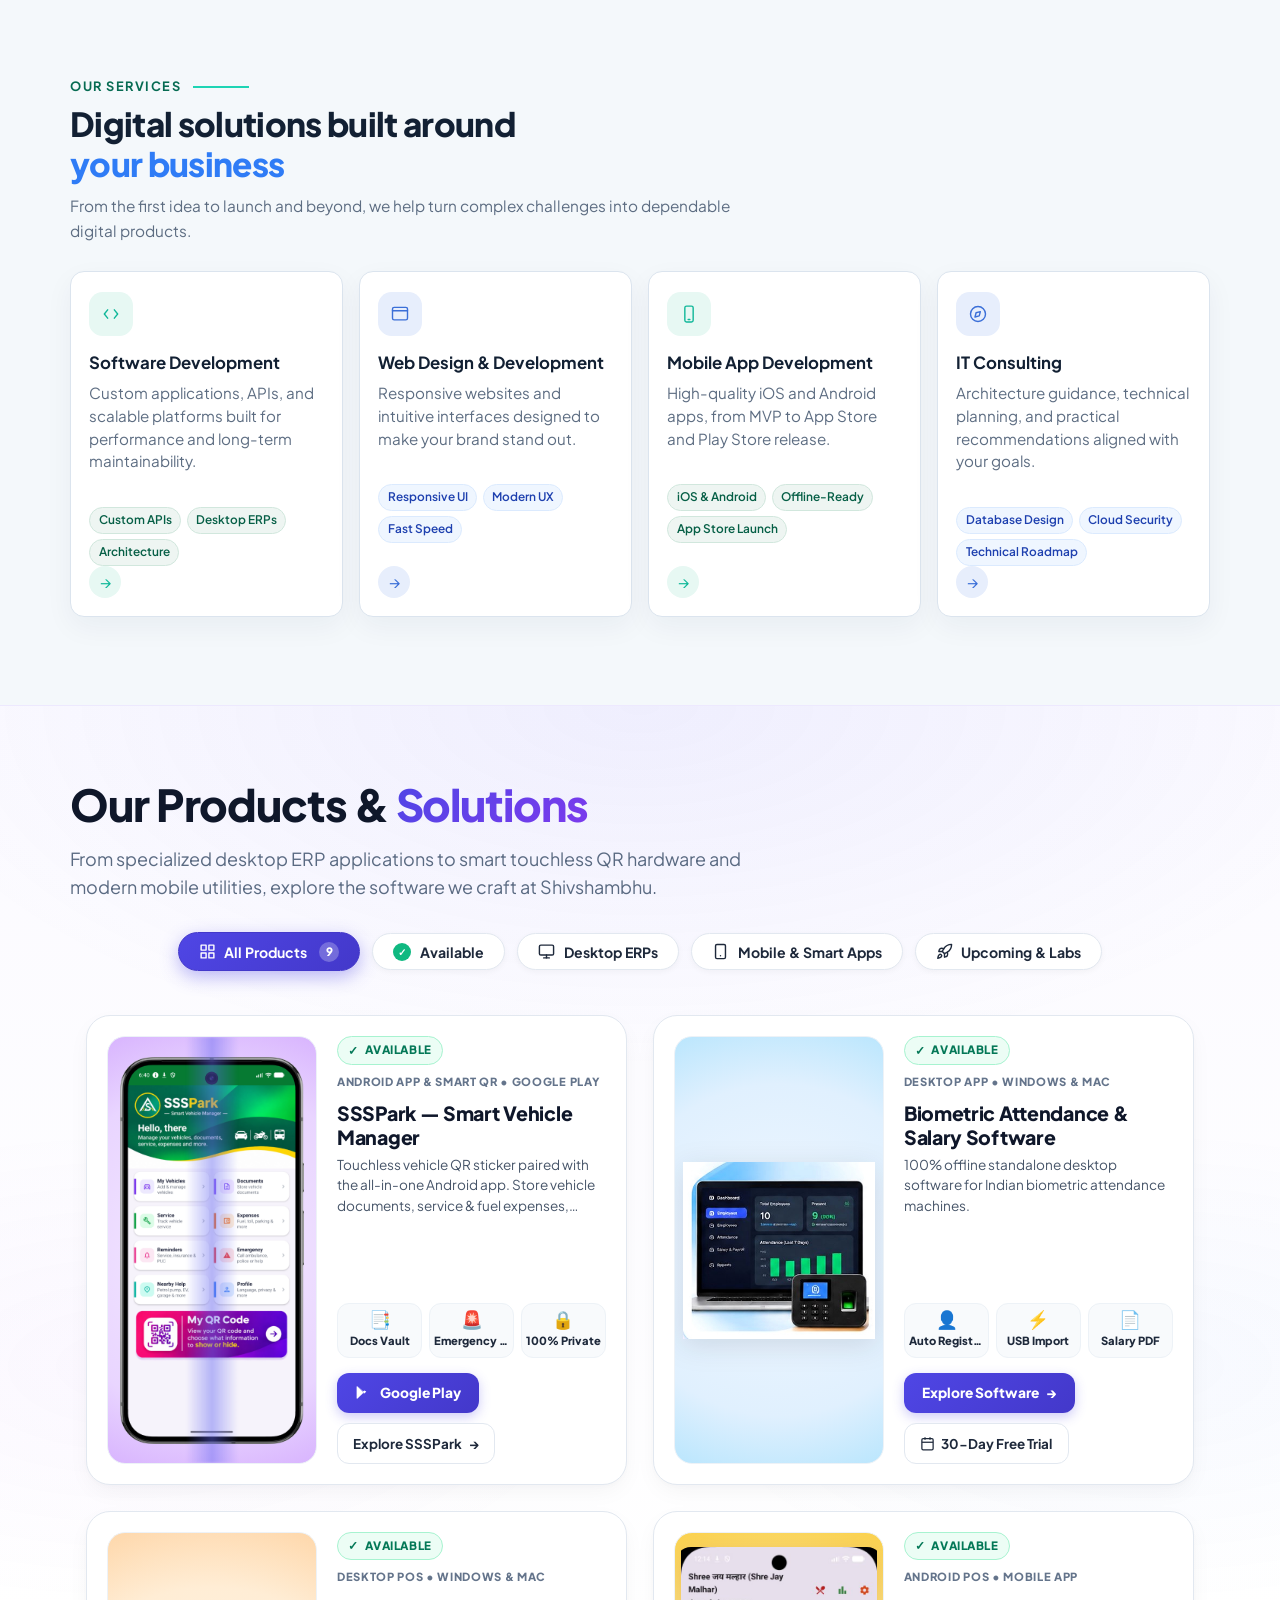
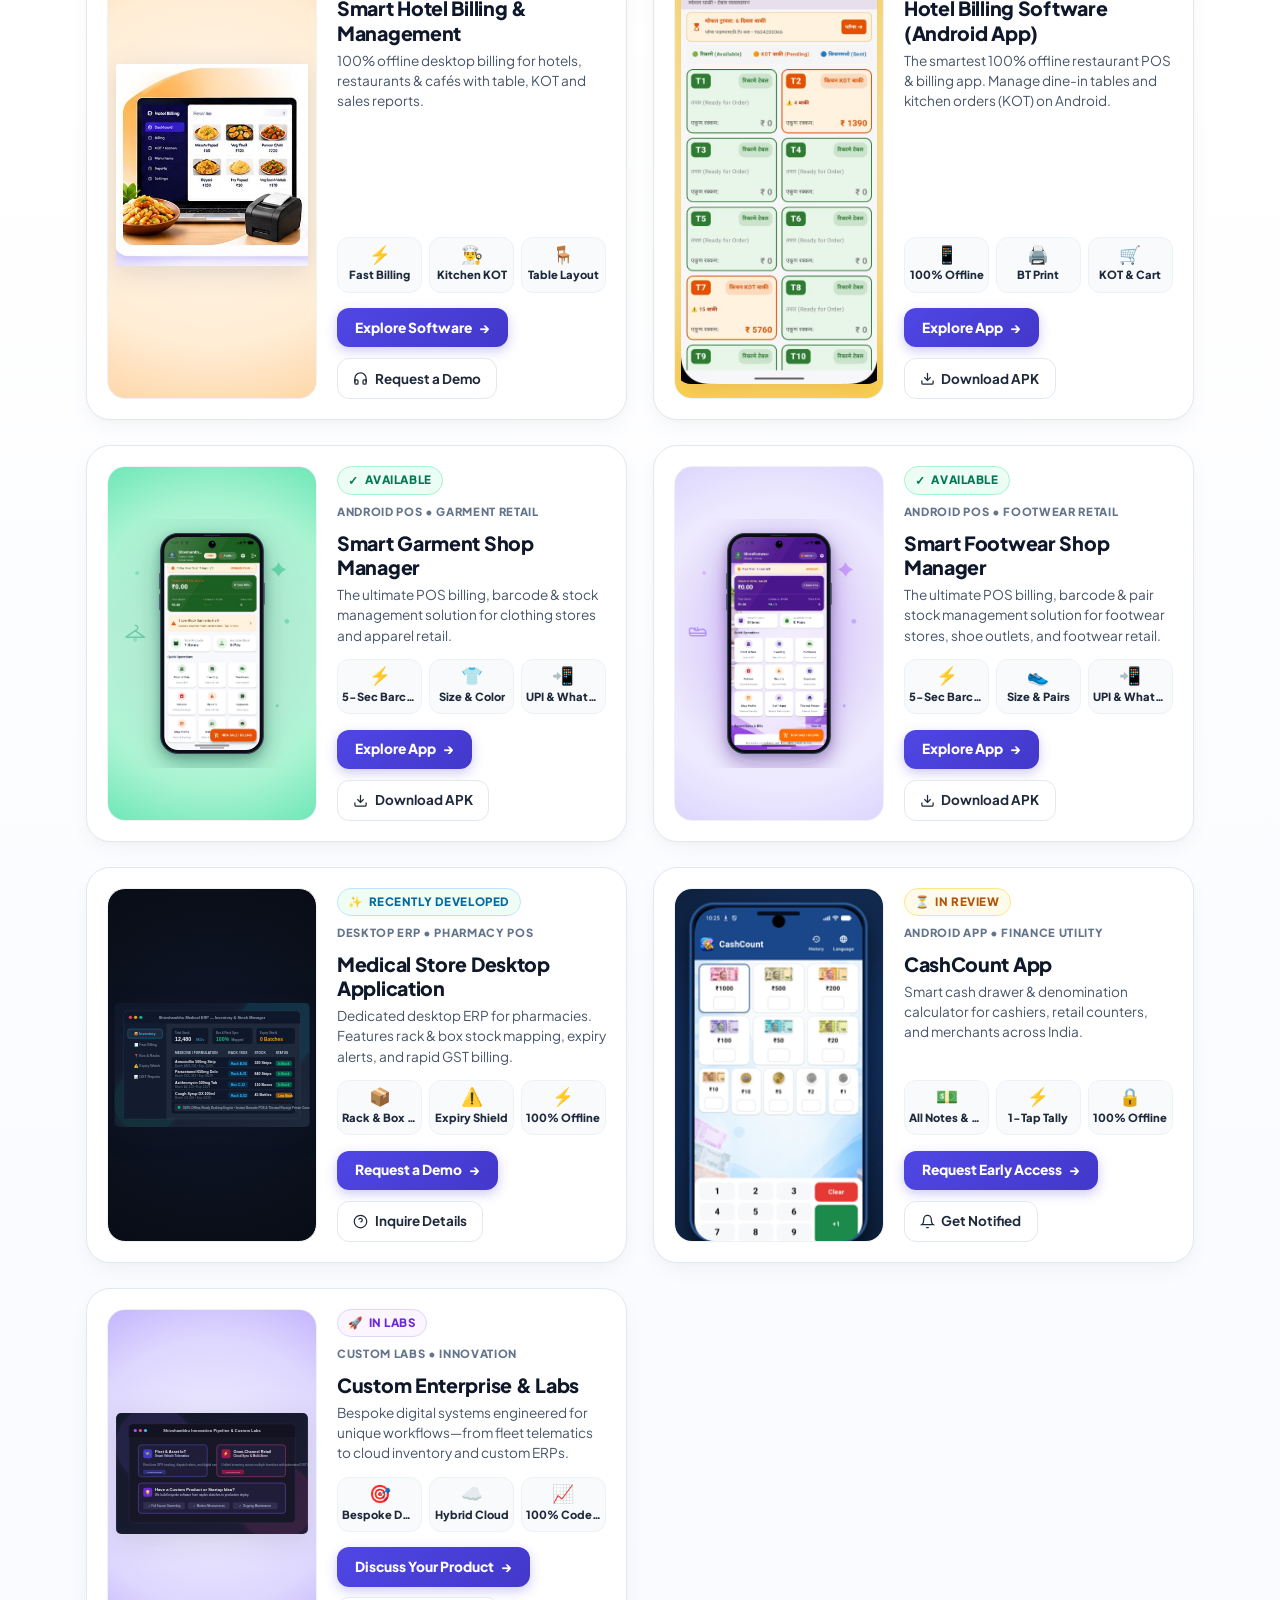
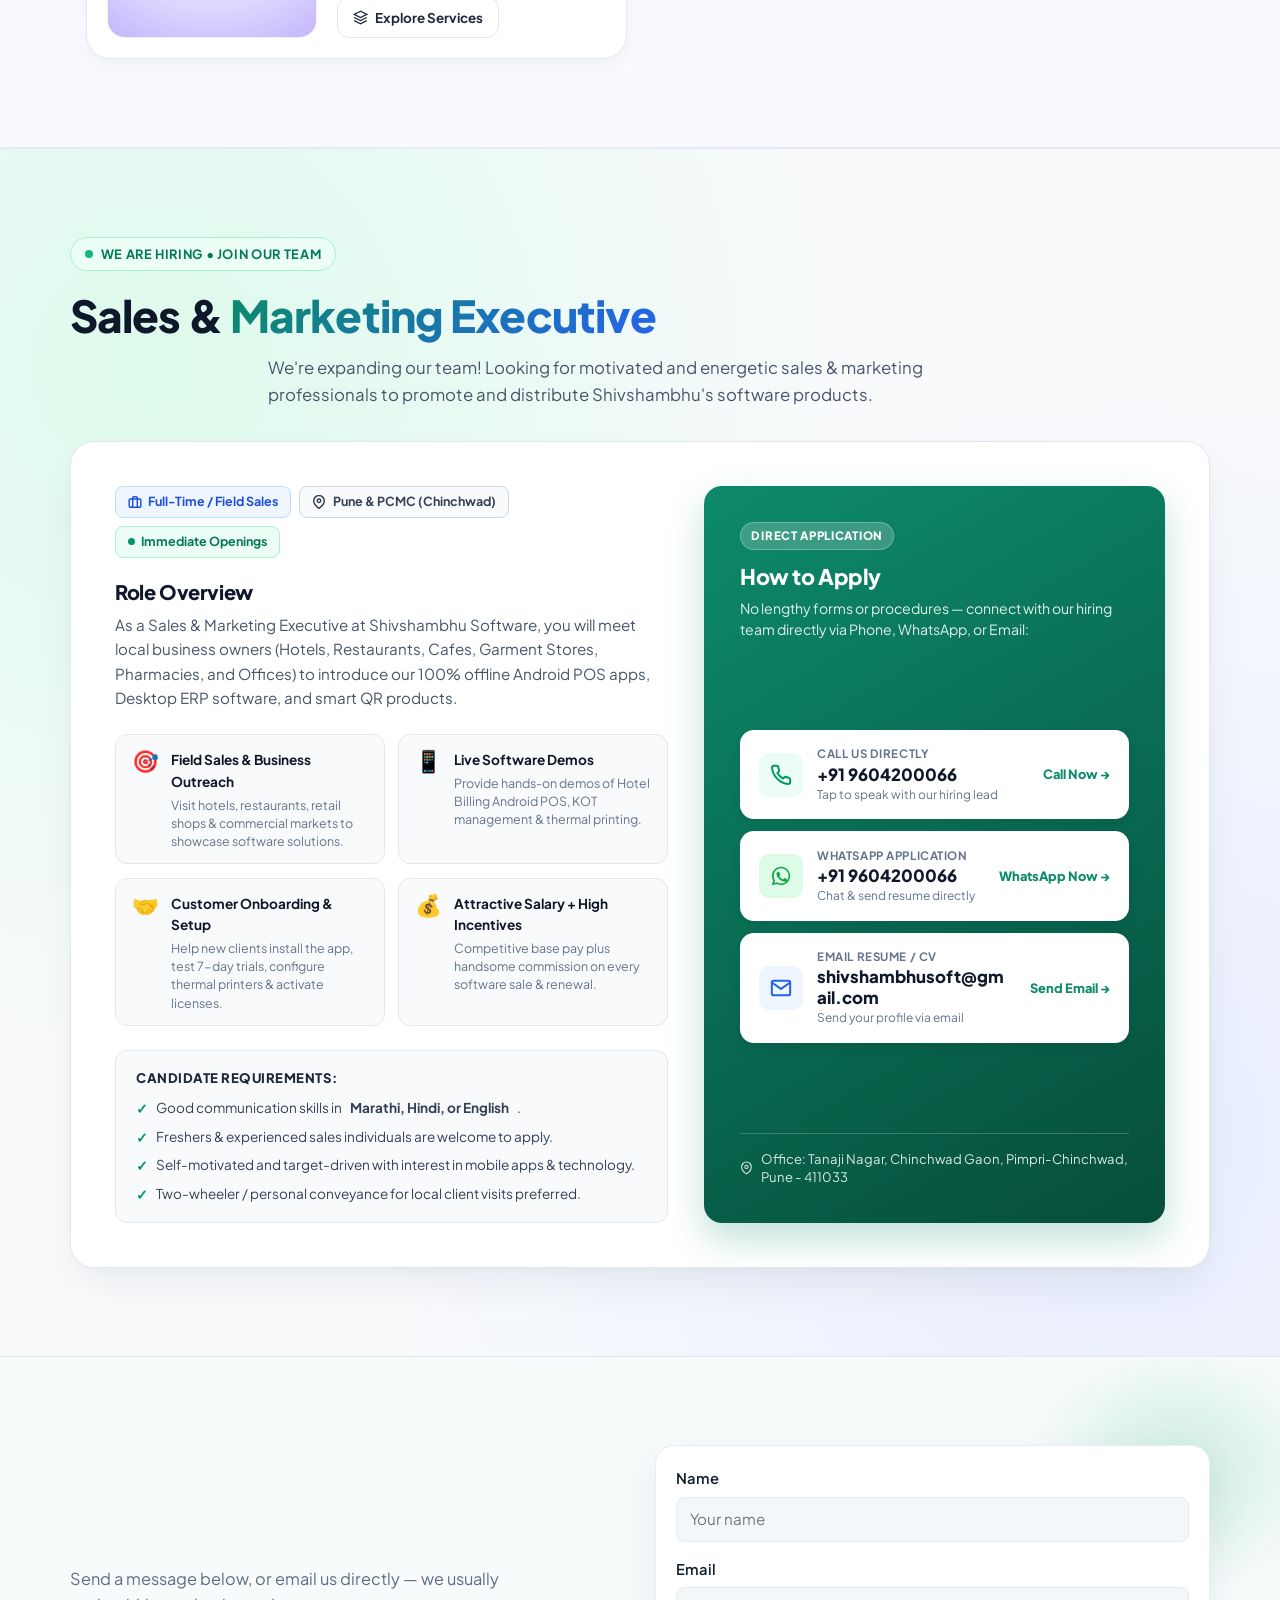
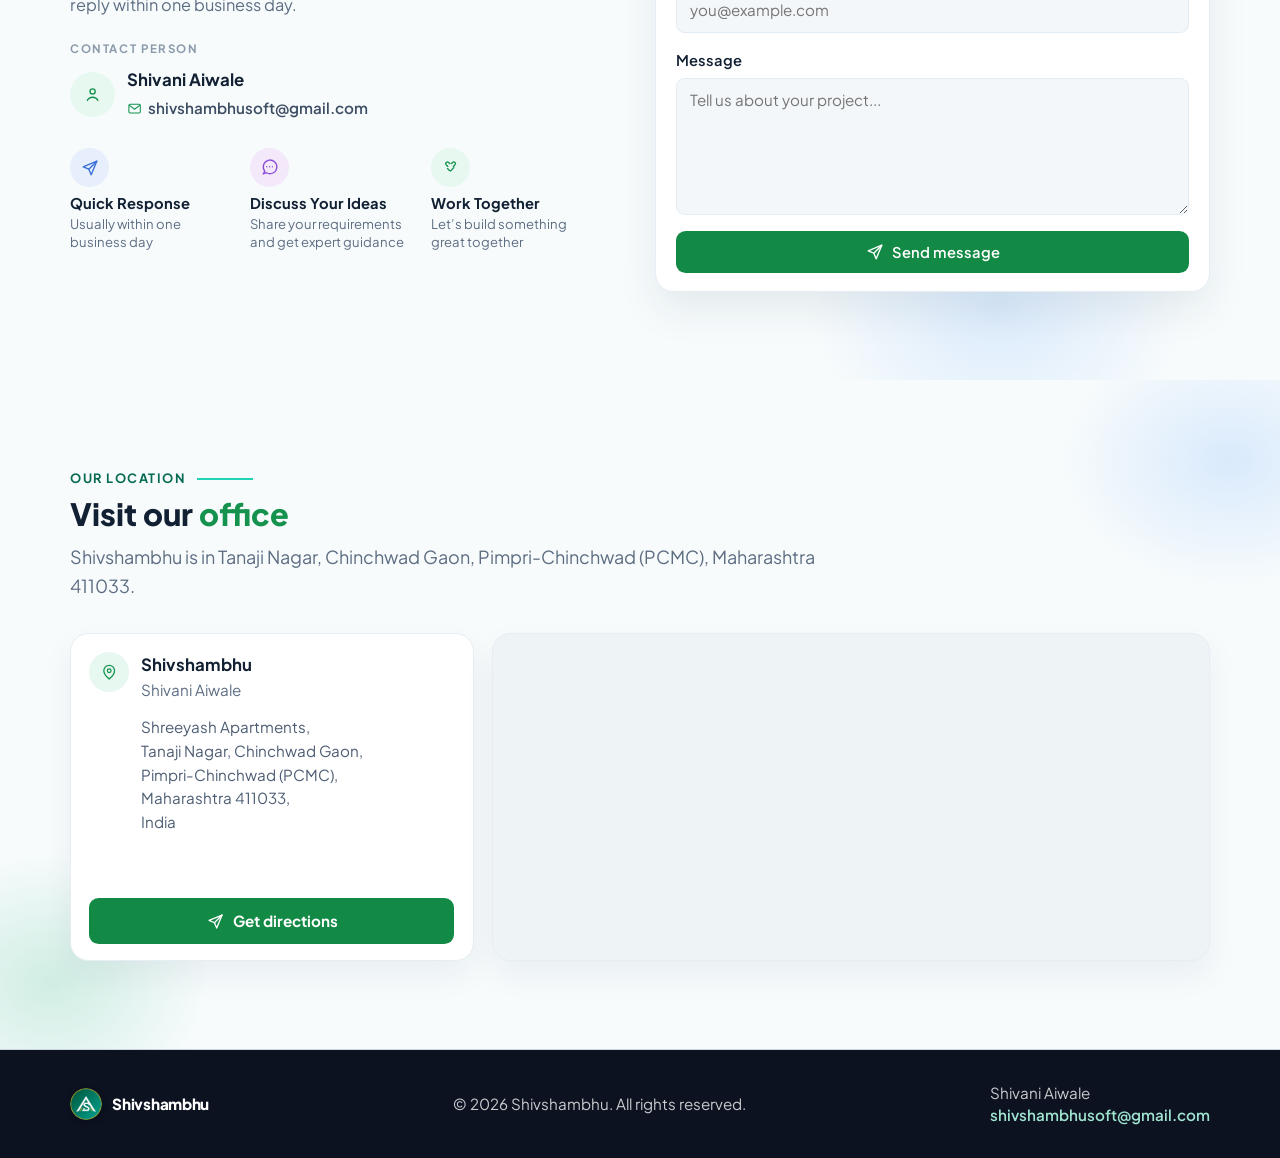
==== commit 05c18397: "Add SSSPark Smart Vehicle Manager Android app section, Google Play links, and screenshots" ====
--- a/index.html
+++ b/index.html
@@ -264,10 +264,10 @@
         <!-- Products Grid / Cards -->
         <div class="products-container" id="products-catalog">
           
-          <!-- Product 1: SSSPark QR Vehicle Sticker -->
+          <!-- Product 1: SSSPark QR Vehicle Sticker & Smart Vehicle Manager -->
           <article class="product-item-card reveal" data-category="available mobile">
             <div class="product-card-preview preview-ssspark">
-              <img src="assets/ssspark-scan-flow.jpg" alt="SSSPark QR sticker scan flow connecting people to vehicle owner" loading="lazy" />
+              <img src="assets/ssspark-app-dashboard.png" alt="SSSPark Smart Vehicle Manager Android app dashboard and QR vehicle sticker" loading="lazy" style="object-fit: contain; max-height: 94%; padding: 0.4rem;" />
               <span class="product-scan" aria-hidden="true"></span>
             </div>
             <div class="product-card-details">
@@ -275,29 +275,29 @@
                 <span class="product-status-pill status-available">
                   <span class="status-chk">✓</span> AVAILABLE
                 </span>
-                <span class="product-platform-tag">Smart QR Tech • Web</span>
+                <span class="product-platform-tag">Android App &amp; Smart QR • Google Play</span>
               </div>
               <div class="product-card-body">
-                <h3>SSSPark QR Vehicle Sticker</h3>
-                <p>Weatherproof vehicle QR sticker allowing other drivers to contact you directly when parked, without revealing your phone number.</p>
+                <h3>SSSPark — Smart Vehicle Manager</h3>
+                <p>Touchless vehicle QR sticker paired with the all-in-one Android app. Store vehicle documents, service &amp; fuel expenses, expiry alerts, and emergency SOS.</p>
                 <div class="product-features-row">
                   <div class="feature-tile">
-                    <span class="tile-ico">🛡️</span>
-                    <span class="tile-lbl">Zero App</span>
-                  </div>
-                  <div class="feature-tile">
-                    <span class="tile-ico">☀️</span>
-                    <span class="tile-lbl">UV Proof</span>
-                  </div>
-                  <div class="feature-tile">
-                    <span class="tile-ico">🚗</span>
-                    <span class="tile-lbl">All Vehicles</span>
+                    <span class="tile-ico">📑</span>
+                    <span class="tile-lbl">Docs Vault</span>
+                  </div>
+                  <div class="feature-tile">
+                    <span class="tile-ico">🚨</span>
+                    <span class="tile-lbl">Emergency SOS</span>
+                  </div>
+                  <div class="feature-tile">
+                    <span class="tile-ico">🔒</span>
+                    <span class="tile-lbl">100% Private</span>
                   </div>
                 </div>
               </div>
               <div class="product-card-actions">
-                <a class="btn btn-prod-primary" href="ssspark.html">Explore SSSPark <span aria-hidden="true">→</span></a>
-                <a class="btn btn-prod-secondary" href="ssspark.html#order"><svg width="15" height="15" viewBox="0 0 24 24" fill="none" stroke="currentColor" stroke-width="2"><circle cx="9" cy="21" r="1"></circle><circle cx="20" cy="21" r="1"></circle><path d="M1 1h4l2.68 13.39a2 2 0 0 0 2 1.61h9.72a2 2 0 0 0 2-1.61L23 6H6"></path></svg> Order Stickers</a>
+                <a class="btn btn-prod-primary" href="https://play.google.com/store/apps/details?id=com.shivshambhu.ssspark&hl=en_IN" target="_blank" rel="noopener noreferrer"><svg width="15" height="15" viewBox="0 0 24 24" fill="currentColor" style="margin-right: 0.2rem;"><path d="M3.609 1.814L13.793 12 3.61 22.186a1.503 1.503 0 0 1-.61-.314 1.5 1.5 0 0 1-.399-.958V3.086c0-.38.145-.72.399-.958.175-.164.385-.27.61-.314zm11.598 11.599L18.06 10.56l-3.268-1.887-2.437 2.437 2.852 2.303zm-1.414-2.828L4.472 1.488c-.015-.008-.03-.016-.045-.023l8.766 8.766.6-.646zm0 2.83l-.6-.647-8.766 8.767c.015-.007.03-.015.045-.023l9.321-9.097z"/></svg> Google Play</a>
+                <a class="btn btn-prod-secondary" href="ssspark.html">Explore SSSPark <span aria-hidden="true">→</span></a>
               </div>
             </div>
           </article>
